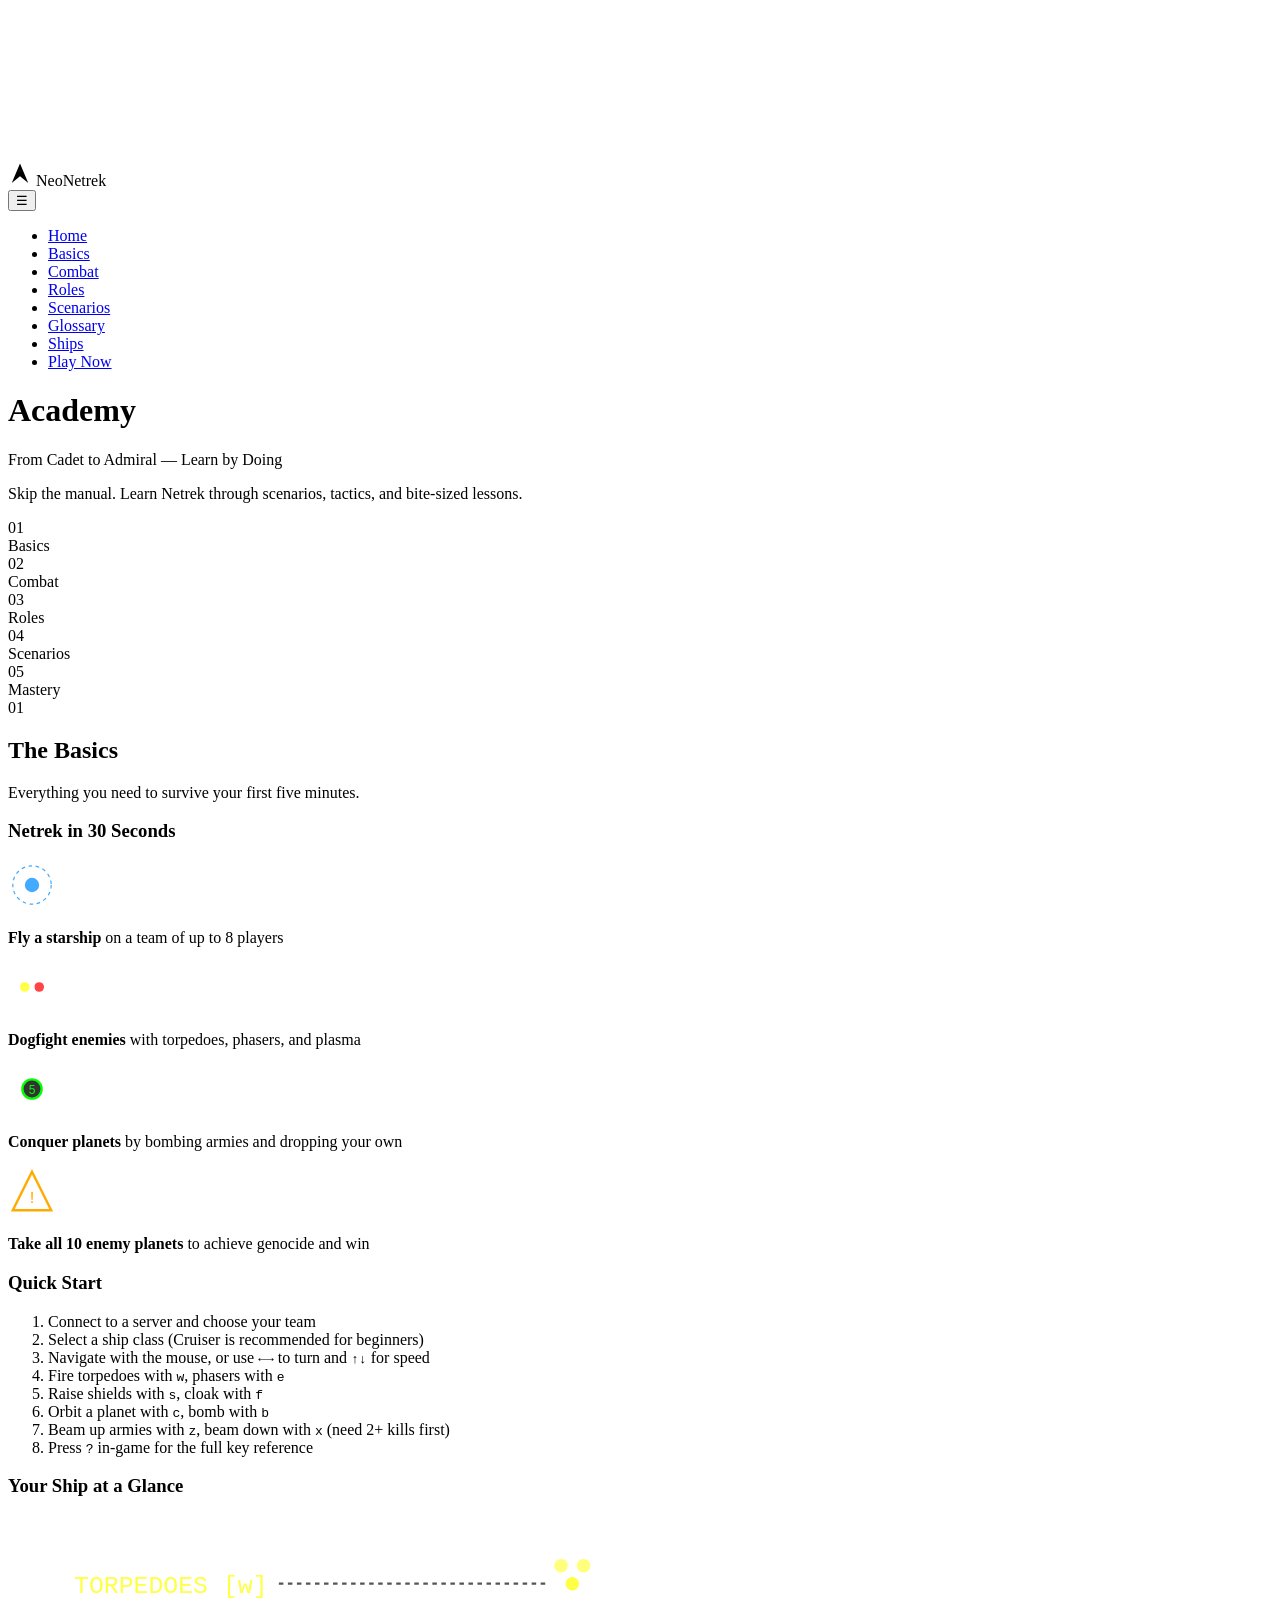
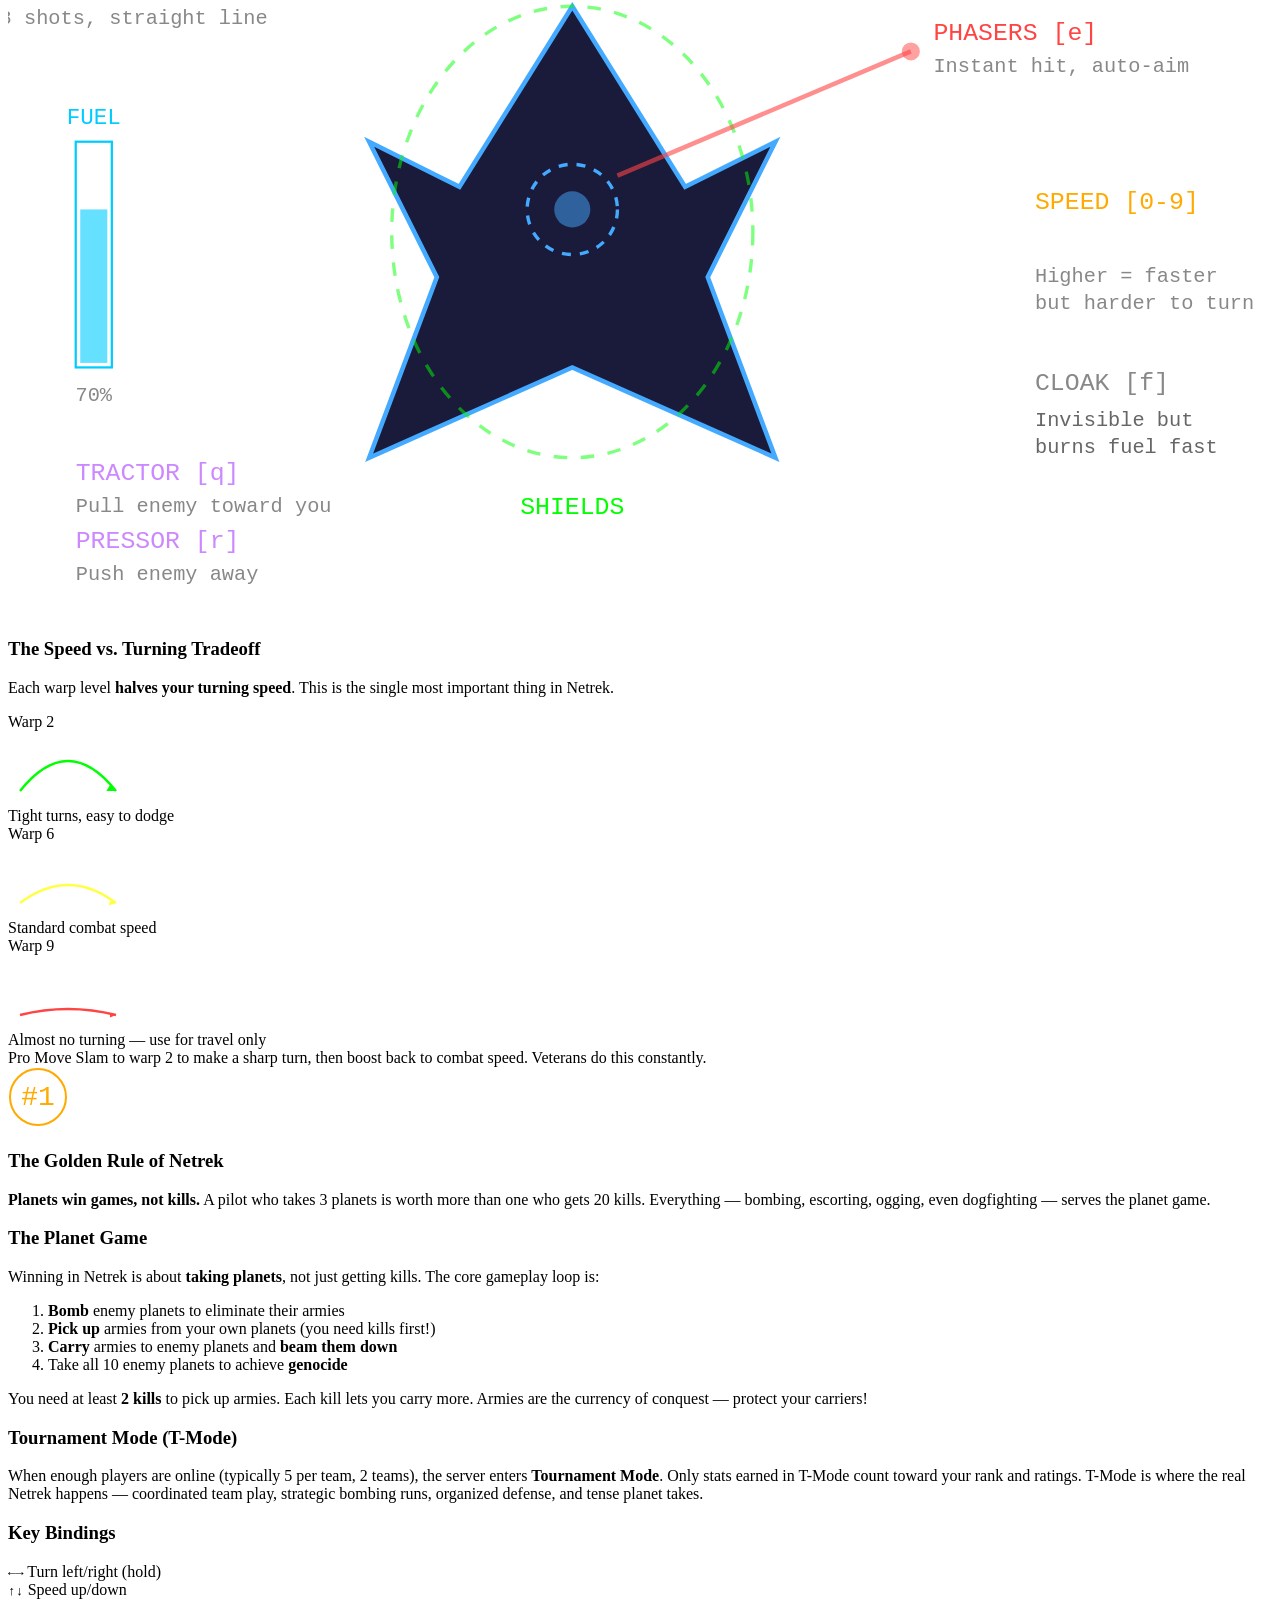
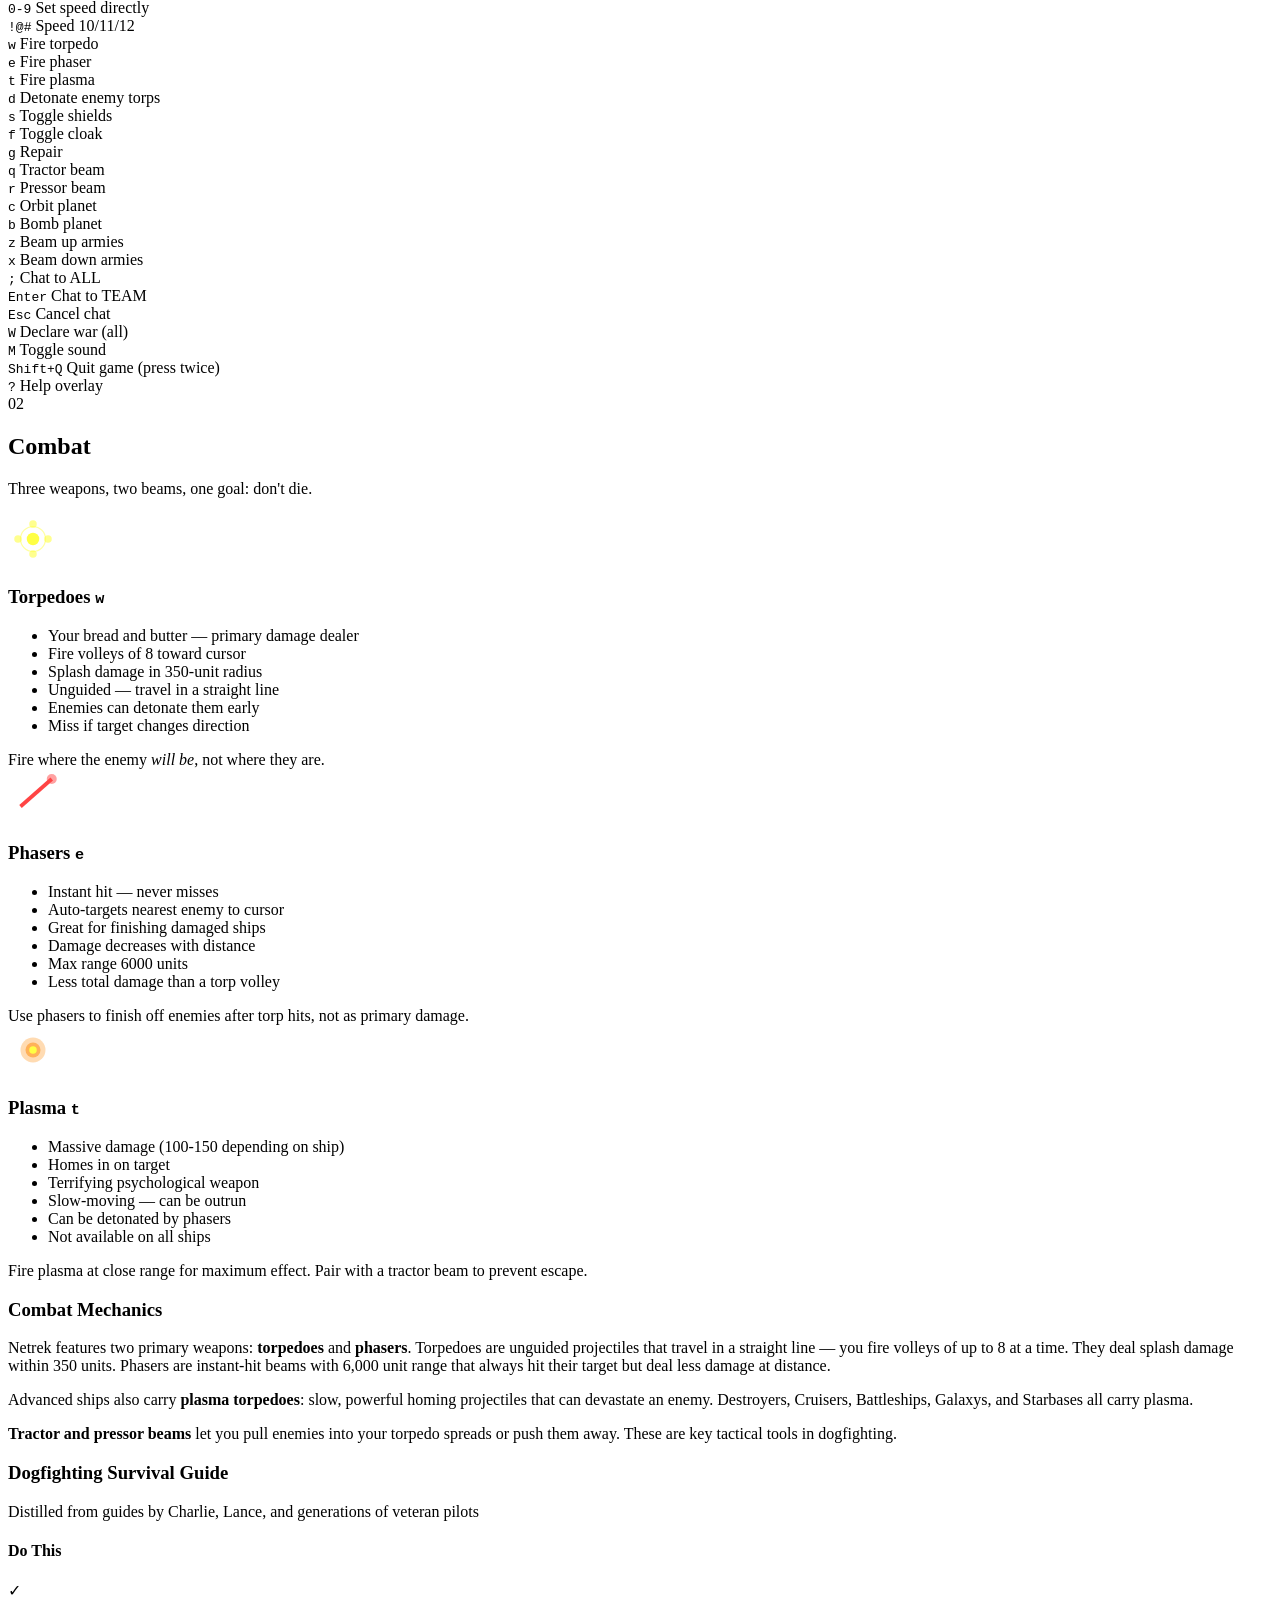
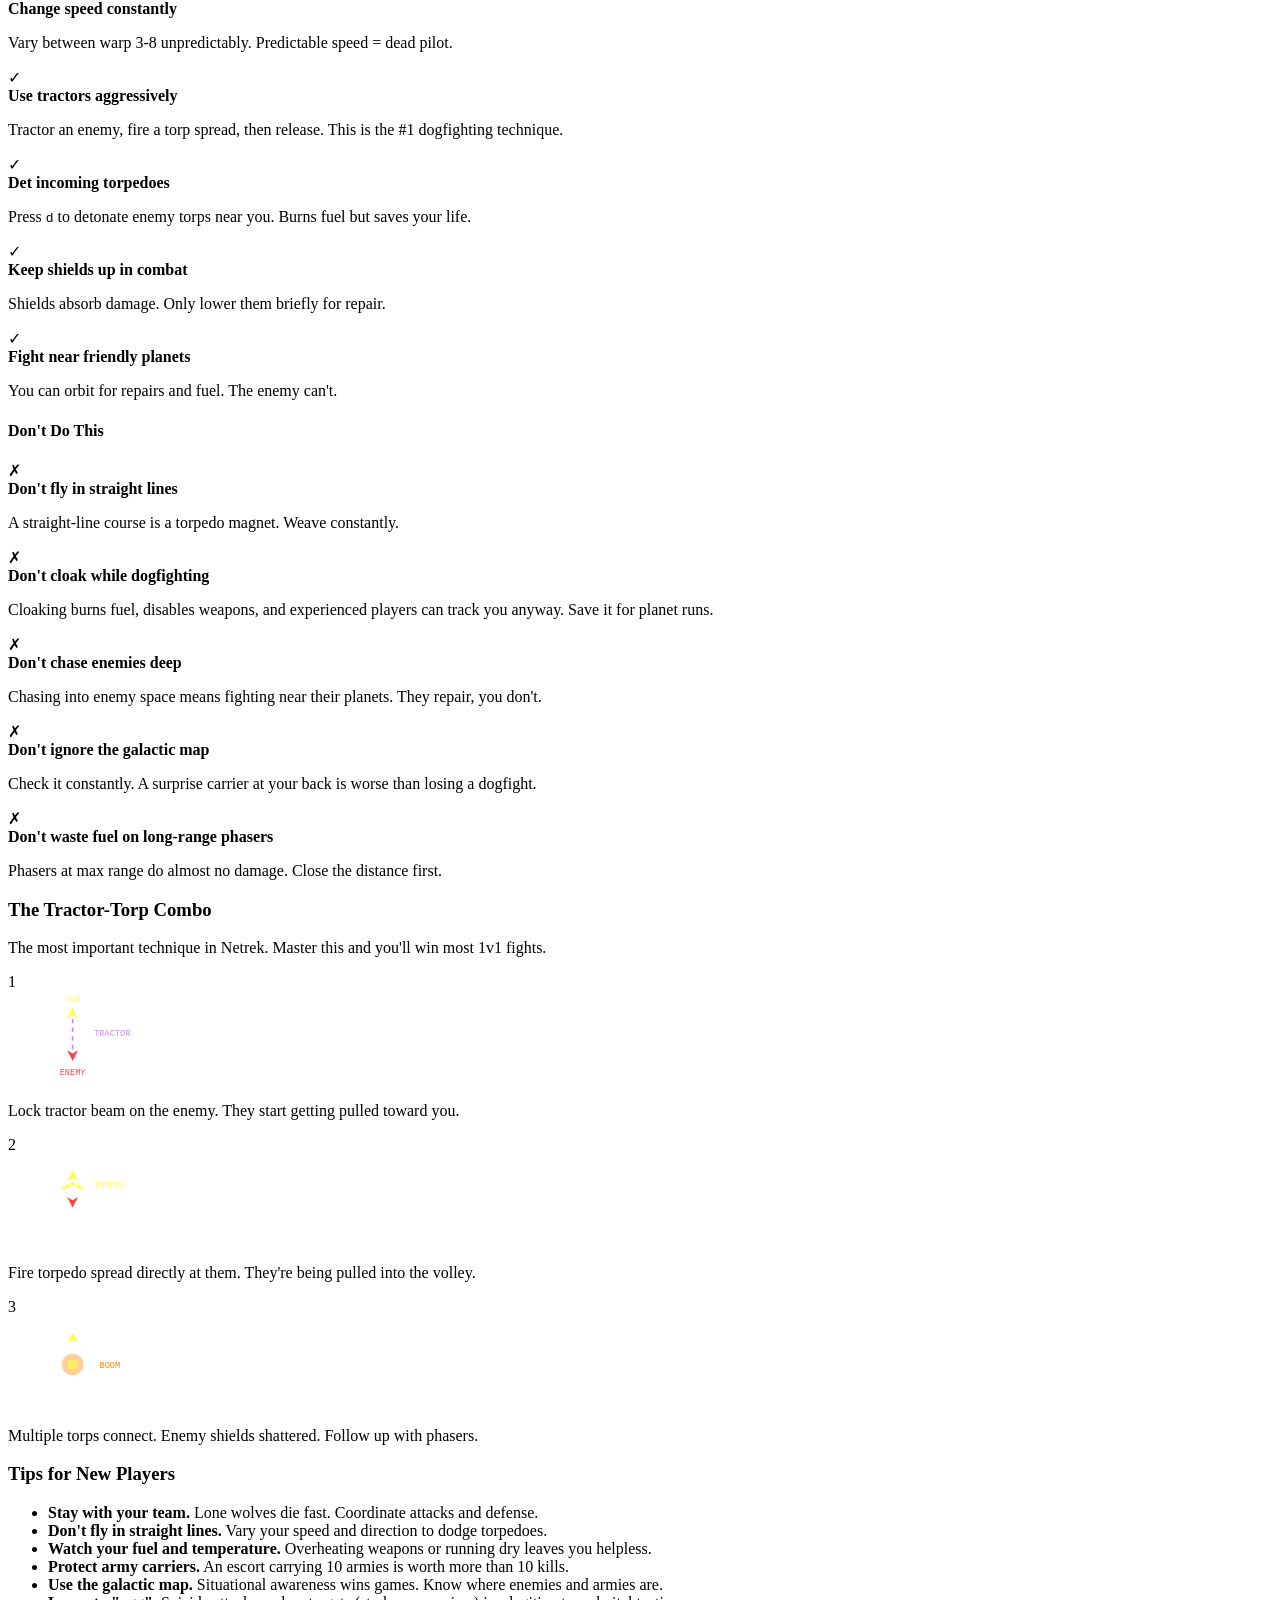
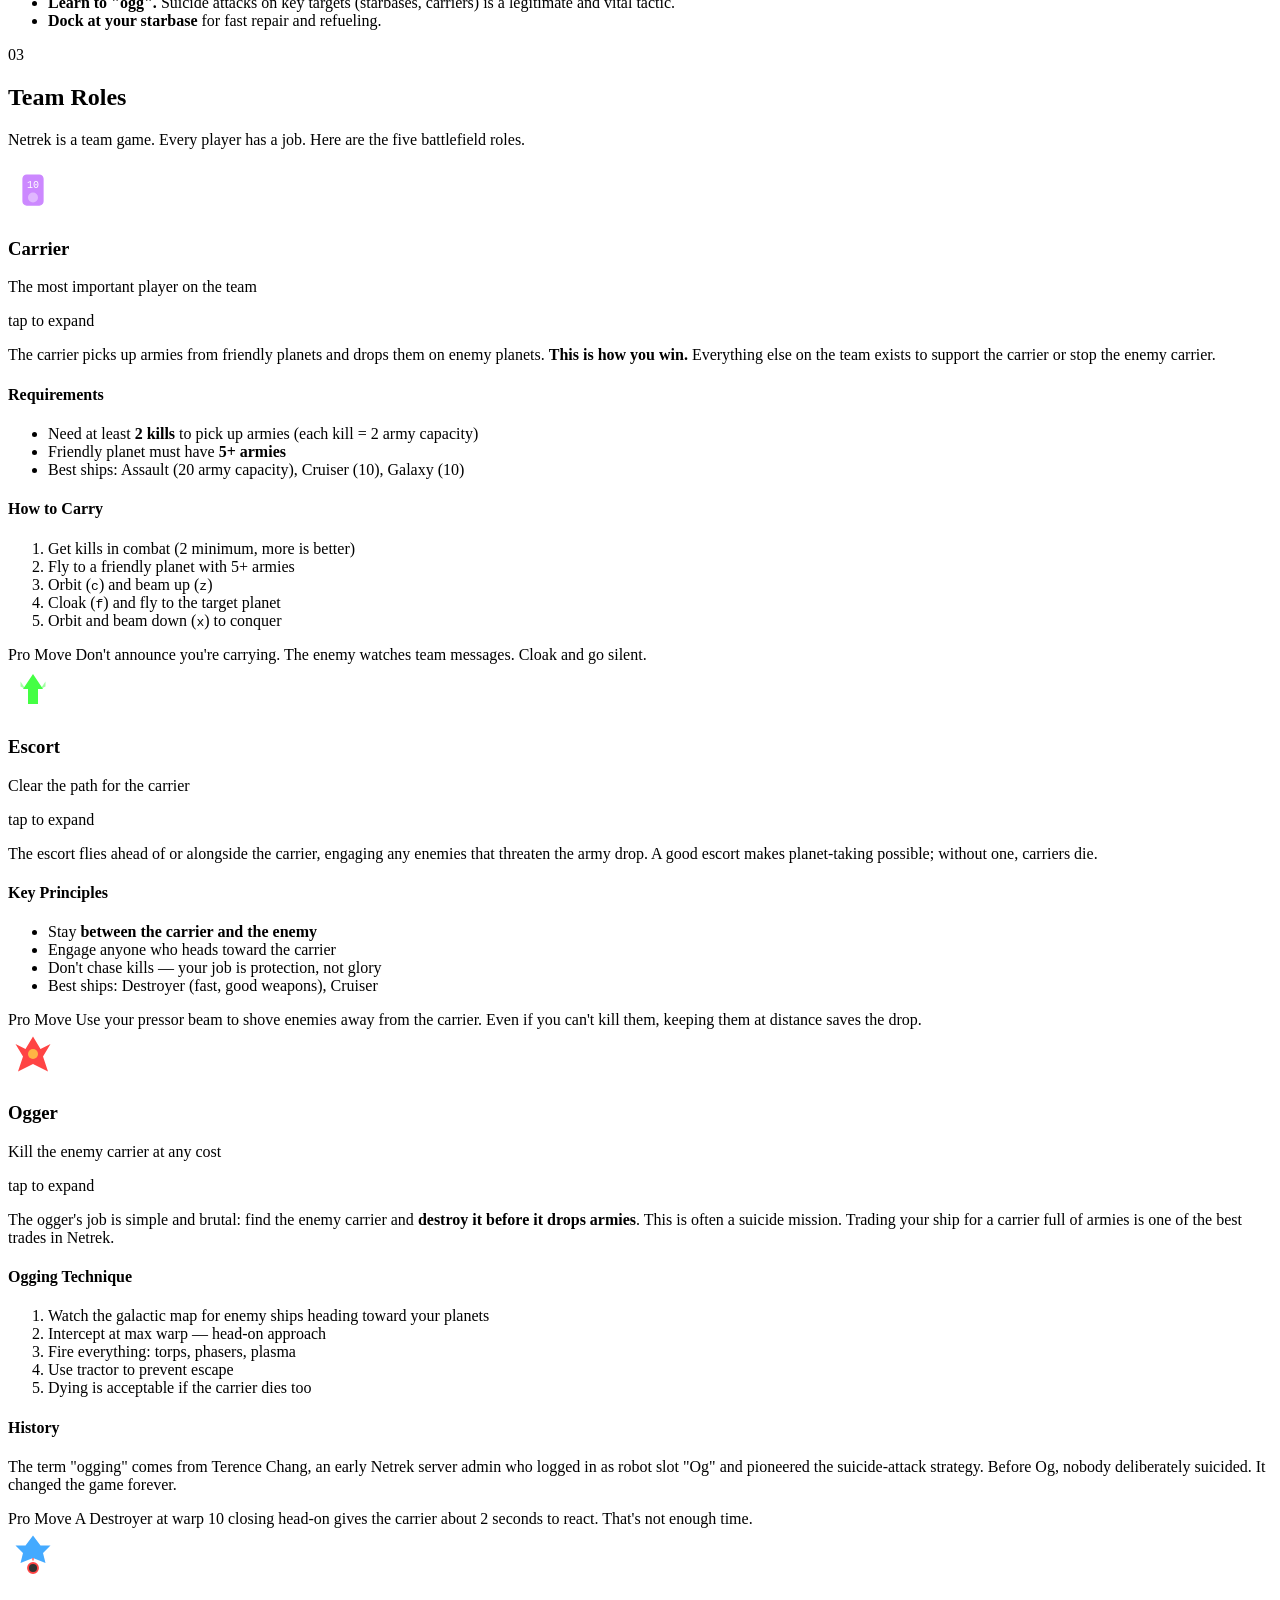
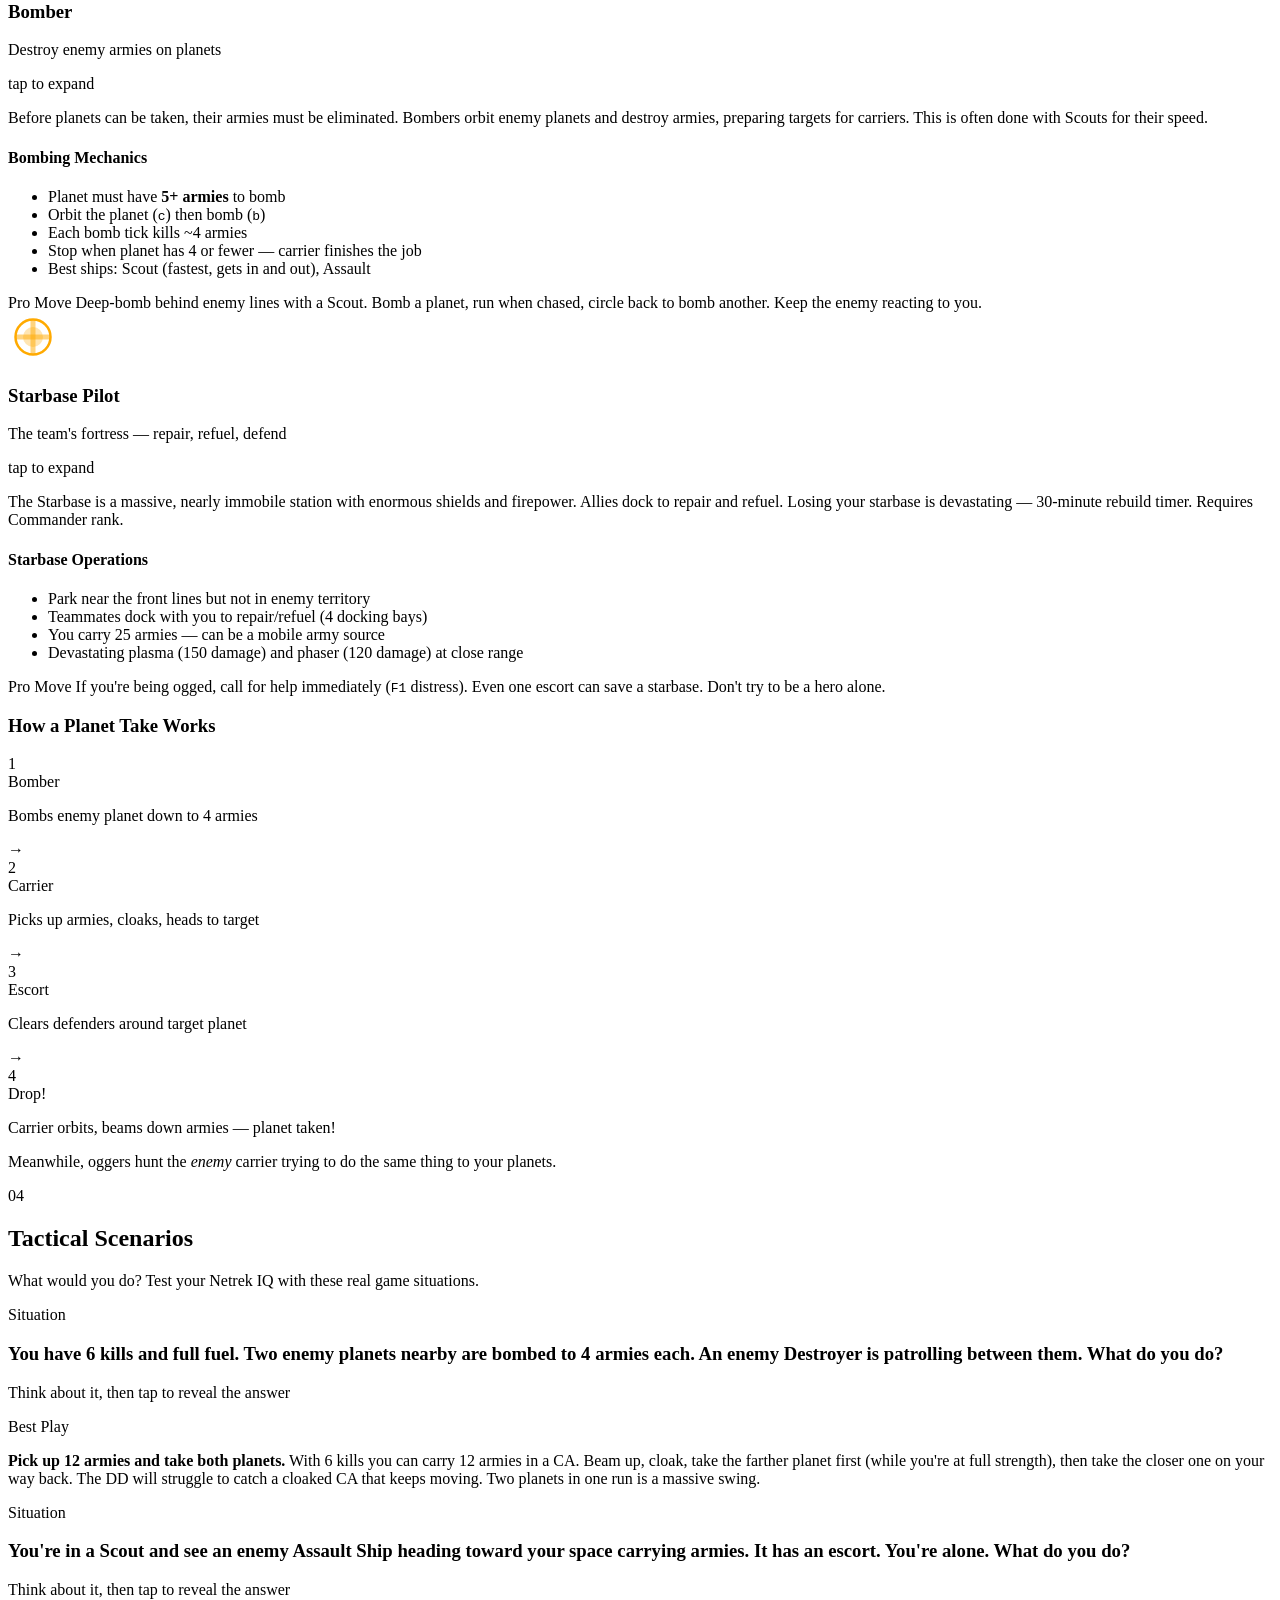
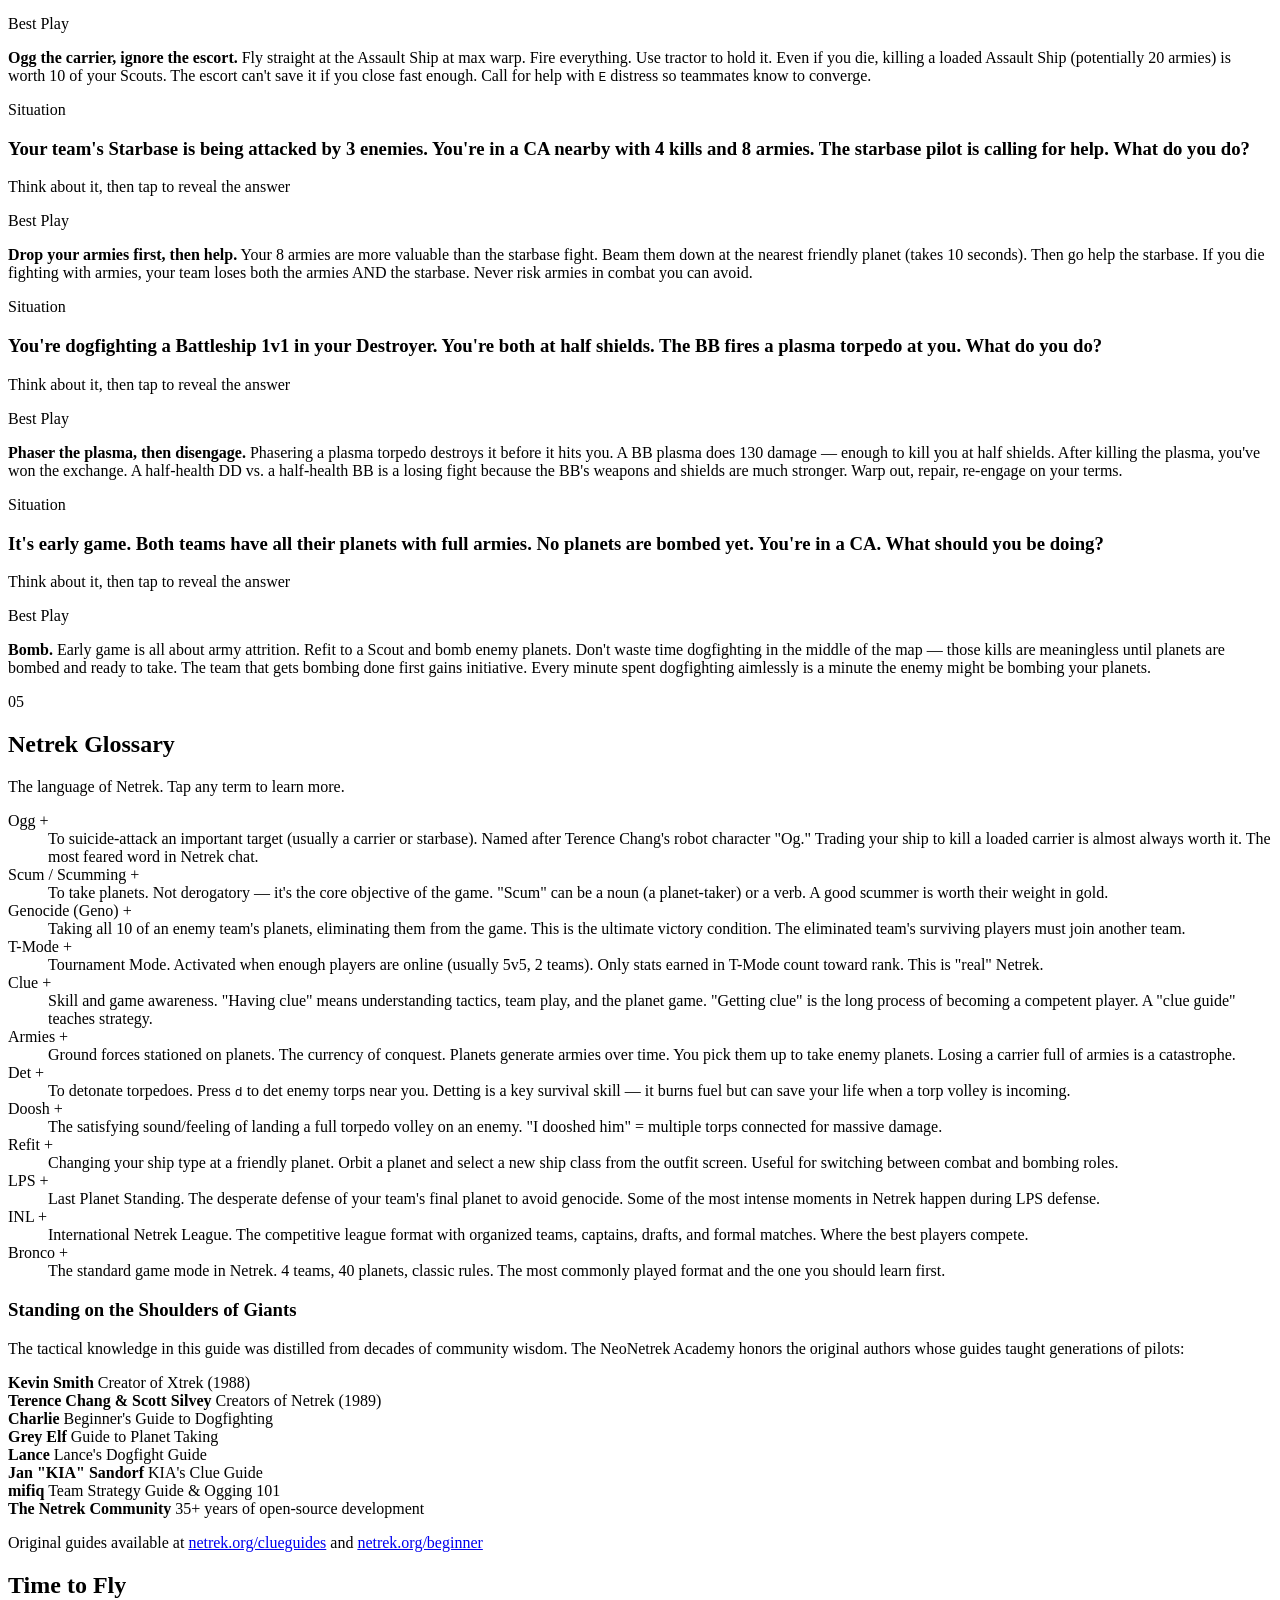
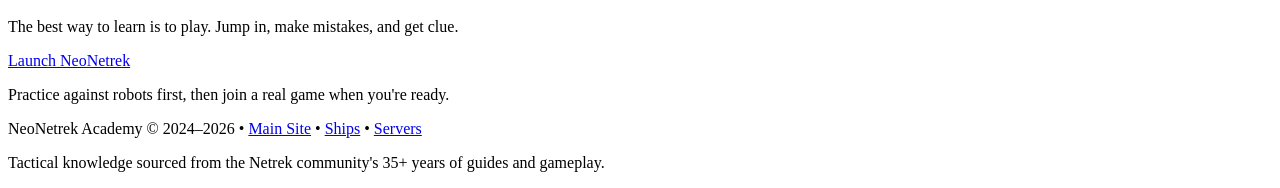
==== academy.html @ 23e00c6c "Update academy keybindings to match new left-hand layout Remap all key references to the new ergonom" ====
<!DOCTYPE html>
<html lang="en">
<head>
  <meta charset="UTF-8">
  <meta name="viewport" content="width=device-width, initial-scale=1.0">
  <title>NeoNetrek Academy - Learn to Play</title>
  <link rel="icon" type="image/svg+xml" href="favicon.svg">
  <link rel="stylesheet" href="css/style.css">
  <link rel="stylesheet" href="css/academy.css">
</head>
<body>

<canvas id="starfield"></canvas>

<!-- Navigation -->
<nav id="navbar">
  <div class="nav-brand">
    <svg class="logo-icon" viewBox="0 0 32 32" width="24" height="24"><path d="M16,2 L27,28 L16,19 L5,28 Z" fill="currentColor"/><circle cx="16" cy="12" r="2" fill="var(--bg-dark, #0a0a1a)"/></svg>
    <a href="index.html" class="logo-text" style="text-decoration:none;color:inherit">NeoNetrek</a>
  </div>
  <button class="nav-toggle" aria-label="Toggle navigation" onclick="document.getElementById('navbar').classList.toggle('open')">&#9776;</button>
  <ul class="nav-links">
    <li><a href="index.html">Home</a></li>
    <li><a href="#basics">Basics</a></li>
    <li><a href="#combat">Combat</a></li>
    <li><a href="#roles">Roles</a></li>
    <li><a href="#scenarios">Scenarios</a></li>
    <li><a href="#glossary">Glossary</a></li>
    <li><a href="ships.html">Ships</a></li>
    <li><a href="servers.html" class="btn-play">Play Now</a></li>
  </ul>
</nav>

<!-- Hero -->
<header class="hero academy-hero">
  <div class="hero-content">
    <h1>Academy</h1>
    <p class="tagline">From Cadet to Admiral &mdash; Learn by Doing</p>
    <p class="subtitle">Skip the manual. Learn Netrek through scenarios, tactics, and bite-sized lessons.</p>

    <div class="skill-path">
      <div class="path-node path-active" data-section="basics">
        <div class="path-icon">01</div>
        <span>Basics</span>
      </div>
      <div class="path-line"></div>
      <div class="path-node" data-section="combat">
        <div class="path-icon">02</div>
        <span>Combat</span>
      </div>
      <div class="path-line"></div>
      <div class="path-node" data-section="roles">
        <div class="path-icon">03</div>
        <span>Roles</span>
      </div>
      <div class="path-line"></div>
      <div class="path-node" data-section="scenarios">
        <div class="path-icon">04</div>
        <span>Scenarios</span>
      </div>
      <div class="path-line"></div>
      <div class="path-node" data-section="glossary">
        <div class="path-icon">05</div>
        <span>Mastery</span>
      </div>
    </div>
  </div>
</header>

<!-- ============================================================
     CHAPTER 1: BASICS
     ============================================================ -->
<section id="basics" class="section">
  <div class="container">
    <div class="chapter-header">
      <span class="chapter-num">01</span>
      <h2 class="section-title">The Basics</h2>
      <p class="section-intro">Everything you need to survive your first five minutes.</p>
    </div>

    <!-- 30-Second Pitch -->
    <div class="pitch-box">
      <h3>Netrek in 30 Seconds</h3>
      <div class="pitch-grid">
        <div class="pitch-item">
          <div class="pitch-icon">
            <svg viewBox="0 0 40 40" width="48" height="48"><circle cx="20" cy="20" r="6" fill="#4af"/><circle cx="20" cy="20" r="16" fill="none" stroke="#4af" stroke-width="1" stroke-dasharray="3"/></svg>
          </div>
          <p><strong>Fly a starship</strong> on a team of up to 8 players</p>
        </div>
        <div class="pitch-item">
          <div class="pitch-icon">
            <svg viewBox="0 0 40 40" width="48" height="48"><circle cx="14" cy="20" r="4" fill="#ff4"/><circle cx="26" cy="20" r="4" fill="#f44"/><line x1="18" y1="20" x2="22" y2="20" stroke="#fff" stroke-width="2"/></svg>
          </div>
          <p><strong>Dogfight enemies</strong> with torpedoes, phasers, and plasma</p>
        </div>
        <div class="pitch-item">
          <div class="pitch-icon">
            <svg viewBox="0 0 40 40" width="48" height="48"><circle cx="20" cy="20" r="8" fill="#333" stroke="#0f0" stroke-width="2"/><text x="20" y="24" text-anchor="middle" fill="#0f0" font-size="10" font-family="monospace">5</text></svg>
          </div>
          <p><strong>Conquer planets</strong> by bombing armies and dropping your own</p>
        </div>
        <div class="pitch-item">
          <div class="pitch-icon">
            <svg viewBox="0 0 40 40" width="48" height="48"><polygon points="20,4 36,36 4,36" fill="none" stroke="#fa0" stroke-width="2"/><text x="20" y="30" text-anchor="middle" fill="#fa0" font-size="14" font-family="monospace">!</text></svg>
          </div>
          <p><strong>Take all 10 enemy planets</strong> to achieve genocide and win</p>
        </div>
      </div>
    </div>

    <!-- Quick Start -->
    <div class="guide-toc">
      <h3>Quick Start</h3>
      <ol>
        <li>Connect to a server and choose your team</li>
        <li>Select a ship class (Cruiser is recommended for beginners)</li>
        <li>Navigate with the mouse, or use <kbd>&larr;</kbd><kbd>&rarr;</kbd> to turn and <kbd>&uarr;</kbd><kbd>&darr;</kbd> for speed</li>
        <li>Fire torpedoes with <kbd>w</kbd>, phasers with <kbd>e</kbd></li>
        <li>Raise shields with <kbd>s</kbd>, cloak with <kbd>f</kbd></li>
        <li>Orbit a planet with <kbd>c</kbd>, bomb with <kbd>b</kbd></li>
        <li>Beam up armies with <kbd>z</kbd>, beam down with <kbd>x</kbd> (need 2+ kills first)</li>
        <li>Press <kbd>?</kbd> in-game for the full key reference</li>
      </ol>
    </div>

    <!-- Your Ship: Visual Dashboard -->
    <div class="dashboard-lesson">
      <h3>Your Ship at a Glance</h3>
      <div class="dashboard-wrap">
        <svg viewBox="0 0 560 310" class="ship-dashboard" role="img" aria-label="Ship systems diagram">
          <!-- Ship body -->
          <polygon points="250,40 300,120 340,100 310,160 340,240 250,200 160,240 190,160 160,100 200,120" fill="#1a1a3a" stroke="#4af" stroke-width="2"/>
          <circle cx="250" cy="130" r="20" fill="none" stroke="#4af" stroke-width="1.5" stroke-dasharray="4"/>
          <circle cx="250" cy="130" r="8" fill="#4af" opacity="0.5"/>

          <!-- Shield bubble -->
          <ellipse cx="250" cy="140" rx="80" ry="100" fill="none" stroke="#0f0" stroke-width="1.5" stroke-dasharray="6" opacity="0.5"/>
          <text x="250" y="265" text-anchor="middle" fill="#0f0" font-size="11" font-family="monospace">SHIELDS</text>

          <!-- Torpedoes -->
          <circle cx="250" cy="30" r="3" fill="#ff4"/>
          <circle cx="245" cy="22" r="3" fill="#ff4" opacity="0.7"/>
          <circle cx="255" cy="22" r="3" fill="#ff4" opacity="0.7"/>
          <line x1="120" y1="30" x2="240" y2="30" stroke="#555" stroke-width="1" stroke-dasharray="2"/>
          <text x="115" y="34" text-anchor="end" fill="#ff4" font-size="11" font-family="monospace">TORPEDOES [w]</text>
          <text x="115" y="48" text-anchor="end" fill="#888" font-size="9" font-family="monospace">8 shots, straight line</text>

          <!-- Phasers -->
          <line x1="270" y1="115" x2="400" y2="60" stroke="#f44" stroke-width="2" opacity="0.6"/>
          <circle cx="400" cy="60" r="4" fill="#f44" opacity="0.5"/>
          <text x="410" y="55" fill="#f44" font-size="11" font-family="monospace">PHASERS [e]</text>
          <text x="410" y="69" fill="#888" font-size="9" font-family="monospace">Instant hit, auto-aim</text>

          <!-- Fuel gauge -->
          <rect x="30" y="100" width="16" height="100" fill="none" stroke="#0cf" stroke-width="1"/>
          <rect x="32" y="130" width="12" height="68" fill="#0cf" opacity="0.6"/>
          <text x="38" y="92" text-anchor="middle" fill="#0cf" font-size="10" font-family="monospace">FUEL</text>
          <text x="38" y="215" text-anchor="middle" fill="#888" font-size="9" font-family="monospace">70%</text>

          <!-- Speed -->
          <text x="455" y="130" fill="#fa0" font-size="11" font-family="monospace">SPEED [0-9]</text>
          <text x="455" y="146" fill="#fff" font-size="18" font-family="monospace">W6</text>
          <text x="455" y="162" fill="#888" font-size="9" font-family="monospace">Higher = faster</text>
          <text x="455" y="174" fill="#888" font-size="9" font-family="monospace">but harder to turn</text>

          <!-- Cloak indicator -->
          <text x="455" y="210" fill="#888" font-size="11" font-family="monospace">CLOAK [f]</text>
          <text x="455" y="226" fill="#666" font-size="9" font-family="monospace">Invisible but</text>
          <text x="455" y="238" fill="#666" font-size="9" font-family="monospace">burns fuel fast</text>

          <!-- Tractor -->
          <text x="30" y="250" fill="#c8f" font-size="11" font-family="monospace">TRACTOR [q]</text>
          <text x="30" y="264" fill="#888" font-size="9" font-family="monospace">Pull enemy toward you</text>
          <text x="30" y="280" fill="#c8f" font-size="11" font-family="monospace">PRESSOR [r]</text>
          <text x="30" y="294" fill="#888" font-size="9" font-family="monospace">Push enemy away</text>
        </svg>
      </div>
    </div>

    <!-- Speed / Turning: Visual Explainer -->
    <div class="concept-card">
      <h3>The Speed vs. Turning Tradeoff</h3>
      <p class="concept-lead">Each warp level <strong>halves your turning speed</strong>. This is the single most important thing in Netrek.</p>
      <div class="speed-visual">
        <div class="speed-row">
          <span class="speed-label">Warp 2</span>
          <div class="turn-arc turn-wide">
            <svg viewBox="0 0 100 60" width="120"><path d="M10,50 Q50,0 90,50" fill="none" stroke="#0f0" stroke-width="2"/><polygon points="85,45 90,50 82,50" fill="#0f0"/></svg>
          </div>
          <span class="speed-note">Tight turns, easy to dodge</span>
        </div>
        <div class="speed-row">
          <span class="speed-label">Warp 6</span>
          <div class="turn-arc turn-mid">
            <svg viewBox="0 0 100 60" width="120"><path d="M10,50 Q50,20 90,50" fill="none" stroke="#ff4" stroke-width="2"/><polygon points="85,48 90,50 84,52" fill="#ff4"/></svg>
          </div>
          <span class="speed-note">Standard combat speed</span>
        </div>
        <div class="speed-row">
          <span class="speed-label">Warp 9</span>
          <div class="turn-arc turn-narrow">
            <svg viewBox="0 0 100 60" width="120"><path d="M10,50 Q50,40 90,50" fill="none" stroke="#f44" stroke-width="2"/><polygon points="85,49 90,50 85,52" fill="#f44"/></svg>
          </div>
          <span class="speed-note">Almost no turning &mdash; use for travel only</span>
        </div>
      </div>
      <div class="pro-tip">
        <span class="tip-label">Pro Move</span>
        Slam to warp 2 to make a sharp turn, then boost back to combat speed. Veterans do this constantly.
      </div>
    </div>

    <!-- The Golden Rule -->
    <div class="golden-rule">
      <div class="rule-icon">
        <svg viewBox="0 0 60 60" width="60"><circle cx="30" cy="30" r="28" fill="none" stroke="#fa0" stroke-width="2"/><text x="30" y="38" text-anchor="middle" fill="#fa0" font-size="28" font-family="monospace">#1</text></svg>
      </div>
      <div class="rule-text">
        <h3>The Golden Rule of Netrek</h3>
        <p><strong>Planets win games, not kills.</strong> A pilot who takes 3 planets is worth more than one who gets 20 kills. Everything &mdash; bombing, escorting, ogging, even dogfighting &mdash; serves the planet game.</p>
      </div>
    </div>

    <!-- The Planet Game -->
    <div class="guide-block">
      <h3>The Planet Game</h3>
      <p>Winning in Netrek is about <strong>taking planets</strong>, not just getting kills. The core gameplay loop is:</p>
      <ol>
        <li><strong>Bomb</strong> enemy planets to eliminate their armies</li>
        <li><strong>Pick up</strong> armies from your own planets (you need kills first!)</li>
        <li><strong>Carry</strong> armies to enemy planets and <strong>beam them down</strong></li>
        <li>Take all 10 enemy planets to achieve <strong>genocide</strong></li>
      </ol>
      <p>You need at least <strong>2 kills</strong> to pick up armies. Each kill lets you carry more. Armies are the currency of conquest &mdash; protect your carriers!</p>
    </div>

    <!-- Tournament Mode -->
    <div class="guide-block">
      <h3>Tournament Mode (T-Mode)</h3>
      <p>When enough players are online (typically 5 per team, 2 teams), the server enters <strong>Tournament Mode</strong>. Only stats earned in T-Mode count toward your rank and ratings. T-Mode is where the real Netrek happens &mdash; coordinated team play, strategic bombing runs, organized defense, and tense planet takes.</p>
    </div>

    <!-- Key Bindings -->
    <div class="guide-block">
      <h3>Key Bindings</h3>
      <div class="keybind-grid">
        <div class="keybind"><kbd>&larr;</kbd><kbd>&rarr;</kbd> <span>Turn left/right (hold)</span></div>
        <div class="keybind"><kbd>&uarr;</kbd><kbd>&darr;</kbd> <span>Speed up/down</span></div>
        <div class="keybind"><kbd>0-9</kbd> <span>Set speed directly</span></div>
        <div class="keybind"><kbd>!</kbd><kbd>@</kbd><kbd>#</kbd> <span>Speed 10/11/12</span></div>
        <div class="keybind"><kbd>w</kbd> <span>Fire torpedo</span></div>
        <div class="keybind"><kbd>e</kbd> <span>Fire phaser</span></div>
        <div class="keybind"><kbd>t</kbd> <span>Fire plasma</span></div>
        <div class="keybind"><kbd>d</kbd> <span>Detonate enemy torps</span></div>
        <div class="keybind"><kbd>s</kbd> <span>Toggle shields</span></div>
        <div class="keybind"><kbd>f</kbd> <span>Toggle cloak</span></div>
        <div class="keybind"><kbd>g</kbd> <span>Repair</span></div>
        <div class="keybind"><kbd>q</kbd> <span>Tractor beam</span></div>
        <div class="keybind"><kbd>r</kbd> <span>Pressor beam</span></div>
        <div class="keybind"><kbd>c</kbd> <span>Orbit planet</span></div>
        <div class="keybind"><kbd>b</kbd> <span>Bomb planet</span></div>
        <div class="keybind"><kbd>z</kbd> <span>Beam up armies</span></div>
        <div class="keybind"><kbd>x</kbd> <span>Beam down armies</span></div>
        <div class="keybind"><kbd>;</kbd> <span>Chat to ALL</span></div>
        <div class="keybind"><kbd>Enter</kbd> <span>Chat to TEAM</span></div>
        <div class="keybind"><kbd>Esc</kbd> <span>Cancel chat</span></div>
        <div class="keybind"><kbd>W</kbd> <span>Declare war (all)</span></div>
        <div class="keybind"><kbd>M</kbd> <span>Toggle sound</span></div>
        <div class="keybind"><kbd>Shift+Q</kbd> <span>Quit game (press twice)</span></div>
        <div class="keybind"><kbd>?</kbd> <span>Help overlay</span></div>
      </div>
    </div>

  </div>
</section>

<!-- ============================================================
     CHAPTER 2: COMBAT
     ============================================================ -->
<section id="combat" class="section section-alt">
  <div class="container">
    <div class="chapter-header">
      <span class="chapter-num">02</span>
      <h2 class="section-title">Combat</h2>
      <p class="section-intro">Three weapons, two beams, one goal: don't die.</p>
    </div>

    <!-- Weapons Comparison -->
    <div class="weapons-compare">
      <div class="weapon-card weapon-torp">
        <div class="weapon-header">
          <svg viewBox="0 0 40 40" width="50" height="50">
            <circle cx="20" cy="20" r="5" fill="#ff4"/><circle cx="20" cy="20" r="10" fill="none" stroke="#ff4" stroke-width="1" opacity="0.5"/>
            <circle cx="20" cy="8" r="3" fill="#ff4" opacity="0.6"/><circle cx="20" cy="32" r="3" fill="#ff4" opacity="0.6"/>
            <circle cx="8" cy="20" r="3" fill="#ff4" opacity="0.6"/><circle cx="32" cy="20" r="3" fill="#ff4" opacity="0.6"/>
          </svg>
          <h3>Torpedoes <kbd>w</kbd></h3>
        </div>
        <ul class="weapon-traits">
          <li class="trait-pro">Your bread and butter &mdash; primary damage dealer</li>
          <li class="trait-pro">Fire volleys of 8 toward cursor</li>
          <li class="trait-pro">Splash damage in 350-unit radius</li>
          <li class="trait-con">Unguided &mdash; travel in a straight line</li>
          <li class="trait-con">Enemies can detonate them early</li>
          <li class="trait-con">Miss if target changes direction</li>
        </ul>
        <div class="weapon-tip">Fire where the enemy <em>will be</em>, not where they are.</div>
      </div>

      <div class="weapon-card weapon-phaser">
        <div class="weapon-header">
          <svg viewBox="0 0 40 40" width="50" height="50">
            <line x1="10" y1="30" x2="35" y2="8" stroke="#f44" stroke-width="3"/><circle cx="35" cy="8" r="4" fill="#f44" opacity="0.5"/>
          </svg>
          <h3>Phasers <kbd>e</kbd></h3>
        </div>
        <ul class="weapon-traits">
          <li class="trait-pro">Instant hit &mdash; never misses</li>
          <li class="trait-pro">Auto-targets nearest enemy to cursor</li>
          <li class="trait-pro">Great for finishing damaged ships</li>
          <li class="trait-con">Damage decreases with distance</li>
          <li class="trait-con">Max range 6000 units</li>
          <li class="trait-con">Less total damage than a torp volley</li>
        </ul>
        <div class="weapon-tip">Use phasers to finish off enemies after torp hits, not as primary damage.</div>
      </div>

      <div class="weapon-card weapon-plasma">
        <div class="weapon-header">
          <svg viewBox="0 0 40 40" width="50" height="50">
            <circle cx="20" cy="20" r="10" fill="#f80" opacity="0.3"/><circle cx="20" cy="20" r="6" fill="#f80" opacity="0.5"/><circle cx="20" cy="20" r="3" fill="#ff4"/>
          </svg>
          <h3>Plasma <kbd>t</kbd></h3>
        </div>
        <ul class="weapon-traits">
          <li class="trait-pro">Massive damage (100-150 depending on ship)</li>
          <li class="trait-pro">Homes in on target</li>
          <li class="trait-pro">Terrifying psychological weapon</li>
          <li class="trait-con">Slow-moving &mdash; can be outrun</li>
          <li class="trait-con">Can be detonated by phasers</li>
          <li class="trait-con">Not available on all ships</li>
        </ul>
        <div class="weapon-tip">Fire plasma at close range for maximum effect. Pair with a tractor beam to prevent escape.</div>
      </div>
    </div>

    <!-- Combat Mechanics -->
    <div class="guide-block">
      <h3>Combat Mechanics</h3>
      <p>Netrek features two primary weapons: <strong>torpedoes</strong> and <strong>phasers</strong>. Torpedoes are unguided projectiles that travel in a straight line &mdash; you fire volleys of up to 8 at a time. They deal splash damage within 350 units. Phasers are instant-hit beams with 6,000 unit range that always hit their target but deal less damage at distance.</p>
      <p>Advanced ships also carry <strong>plasma torpedoes</strong>: slow, powerful homing projectiles that can devastate an enemy. Destroyers, Cruisers, Battleships, Galaxys, and Starbases all carry plasma.</p>
      <p><strong>Tractor and pressor beams</strong> let you pull enemies into your torpedo spreads or push them away. These are key tactical tools in dogfighting.</p>
    </div>

    <!-- Dogfighting: Do / Don't -->
    <div class="do-dont">
      <h3>Dogfighting Survival Guide</h3>
      <p class="credit-line">Distilled from guides by Charlie, Lance, and generations of veteran pilots</p>
      <div class="do-dont-grid">
        <div class="do-column">
          <h4 class="do-header">Do This</h4>
          <div class="advice-item">
            <span class="advice-icon do-icon">&#10003;</span>
            <div>
              <strong>Change speed constantly</strong>
              <p>Vary between warp 3-8 unpredictably. Predictable speed = dead pilot.</p>
            </div>
          </div>
          <div class="advice-item">
            <span class="advice-icon do-icon">&#10003;</span>
            <div>
              <strong>Use tractors aggressively</strong>
              <p>Tractor an enemy, fire a torp spread, then release. This is the #1 dogfighting technique.</p>
            </div>
          </div>
          <div class="advice-item">
            <span class="advice-icon do-icon">&#10003;</span>
            <div>
              <strong>Det incoming torpedoes</strong>
              <p>Press <kbd>d</kbd> to detonate enemy torps near you. Burns fuel but saves your life.</p>
            </div>
          </div>
          <div class="advice-item">
            <span class="advice-icon do-icon">&#10003;</span>
            <div>
              <strong>Keep shields up in combat</strong>
              <p>Shields absorb damage. Only lower them briefly for repair.</p>
            </div>
          </div>
          <div class="advice-item">
            <span class="advice-icon do-icon">&#10003;</span>
            <div>
              <strong>Fight near friendly planets</strong>
              <p>You can orbit for repairs and fuel. The enemy can't.</p>
            </div>
          </div>
        </div>
        <div class="dont-column">
          <h4 class="dont-header">Don't Do This</h4>
          <div class="advice-item">
            <span class="advice-icon dont-icon">&#10007;</span>
            <div>
              <strong>Don't fly in straight lines</strong>
              <p>A straight-line course is a torpedo magnet. Weave constantly.</p>
            </div>
          </div>
          <div class="advice-item">
            <span class="advice-icon dont-icon">&#10007;</span>
            <div>
              <strong>Don't cloak while dogfighting</strong>
              <p>Cloaking burns fuel, disables weapons, and experienced players can track you anyway. Save it for planet runs.</p>
            </div>
          </div>
          <div class="advice-item">
            <span class="advice-icon dont-icon">&#10007;</span>
            <div>
              <strong>Don't chase enemies deep</strong>
              <p>Chasing into enemy space means fighting near their planets. They repair, you don't.</p>
            </div>
          </div>
          <div class="advice-item">
            <span class="advice-icon dont-icon">&#10007;</span>
            <div>
              <strong>Don't ignore the galactic map</strong>
              <p>Check it constantly. A surprise carrier at your back is worse than losing a dogfight.</p>
            </div>
          </div>
          <div class="advice-item">
            <span class="advice-icon dont-icon">&#10007;</span>
            <div>
              <strong>Don't waste fuel on long-range phasers</strong>
              <p>Phasers at max range do almost no damage. Close the distance first.</p>
            </div>
          </div>
        </div>
      </div>
    </div>

    <!-- Tractor/Pressor: Visual Diagram -->
    <div class="concept-card">
      <h3>The Tractor-Torp Combo</h3>
      <p class="concept-lead">The most important technique in Netrek. Master this and you'll win most 1v1 fights.</p>
      <div class="combo-steps">
        <div class="combo-step">
          <div class="step-num">1</div>
          <div class="step-diagram">
            <svg viewBox="0 0 130 84" width="140">
              <polygon points="60,15 65,25 60,22 55,25" fill="#ff4"/>
              <polygon points="60,65 65,55 60,58 55,55" fill="#f44"/>
              <text x="60" y="10" text-anchor="middle" fill="#ff4" font-size="8" font-family="monospace">YOU</text>
              <text x="60" y="78" text-anchor="middle" fill="#f44" font-size="8" font-family="monospace">ENEMY</text>
              <line x1="60" y1="26" x2="60" y2="54" stroke="#c8f" stroke-width="1.5" stroke-dasharray="4"/>
              <text x="80" y="42" fill="#c8f" font-size="8" font-family="monospace">TRACTOR</text>
            </svg>
          </div>
          <p>Lock tractor beam on the enemy. They start getting pulled toward you.</p>
        </div>
        <div class="combo-step">
          <div class="step-num">2</div>
          <div class="step-diagram">
            <svg viewBox="0 0 130 84" width="140">
              <polygon points="60,15 65,25 60,22 55,25" fill="#ff4"/>
              <polygon points="60,50 65,40 60,43 55,40" fill="#f44"/>
              <circle cx="55" cy="30" r="2" fill="#ff4"/><circle cx="60" cy="28" r="2" fill="#ff4"/><circle cx="65" cy="30" r="2" fill="#ff4"/>
              <circle cx="52" cy="32" r="2" fill="#ff4" opacity="0.7"/><circle cx="68" cy="32" r="2" fill="#ff4" opacity="0.7"/>
              <text x="80" y="32" fill="#ff4" font-size="8" font-family="monospace">TORPS!</text>
            </svg>
          </div>
          <p>Fire torpedo spread directly at them. They're being pulled into the volley.</p>
        </div>
        <div class="combo-step">
          <div class="step-num">3</div>
          <div class="step-diagram">
            <svg viewBox="0 0 130 84" width="140">
              <polygon points="60,15 65,25 60,22 55,25" fill="#ff4"/>
              <circle cx="60" cy="45" r="10" fill="#f80" opacity="0.4"/><circle cx="60" cy="45" r="5" fill="#ff4" opacity="0.6"/>
              <text x="85" y="48" fill="#f80" font-size="8" font-family="monospace">BOOM</text>
            </svg>
          </div>
          <p>Multiple torps connect. Enemy shields shattered. Follow up with phasers.</p>
        </div>
      </div>
    </div>

    <!-- Tips for New Players -->
    <div class="guide-block">
      <h3>Tips for New Players</h3>
      <ul>
        <li><strong>Stay with your team.</strong> Lone wolves die fast. Coordinate attacks and defense.</li>
        <li><strong>Don't fly in straight lines.</strong> Vary your speed and direction to dodge torpedoes.</li>
        <li><strong>Watch your fuel and temperature.</strong> Overheating weapons or running dry leaves you helpless.</li>
        <li><strong>Protect army carriers.</strong> An escort carrying 10 armies is worth more than 10 kills.</li>
        <li><strong>Use the galactic map.</strong> Situational awareness wins games. Know where enemies and armies are.</li>
        <li><strong>Learn to "ogg".</strong> Suicide attacks on key targets (starbases, carriers) is a legitimate and vital tactic.</li>
        <li><strong>Dock at your starbase</strong> for fast repair and refueling.</li>
      </ul>
    </div>

  </div>
</section>

<!-- ============================================================
     CHAPTER 3: ROLES
     ============================================================ -->
<section id="roles" class="section">
  <div class="container">
    <div class="chapter-header">
      <span class="chapter-num">03</span>
      <h2 class="section-title">Team Roles</h2>
      <p class="section-intro">Netrek is a team game. Every player has a job. Here are the five battlefield roles.</p>
    </div>

    <div class="roles-grid">
      <!-- Carrier -->
      <div class="role-card" onclick="this.classList.toggle('expanded')">
        <div class="role-header">
          <div class="role-icon role-carrier">
            <svg viewBox="0 0 40 40" width="50"><rect x="12" y="8" width="16" height="24" rx="3" fill="#c8f" stroke="#c8f" stroke-width="1"/><circle cx="20" cy="26" r="4" fill="#fff" opacity="0.4"/><text x="20" y="18" text-anchor="middle" fill="#fff" font-size="8" font-family="monospace">10</text></svg>
          </div>
          <div>
            <h3>Carrier</h3>
            <p class="role-subtitle">The most important player on the team</p>
          </div>
          <span class="expand-hint">tap to expand</span>
        </div>
        <div class="role-body">
          <p>The carrier picks up armies from friendly planets and drops them on enemy planets. <strong>This is how you win.</strong> Everything else on the team exists to support the carrier or stop the enemy carrier.</p>
          <div class="role-requirements">
            <h4>Requirements</h4>
            <ul>
              <li>Need at least <strong>2 kills</strong> to pick up armies (each kill = 2 army capacity)</li>
              <li>Friendly planet must have <strong>5+ armies</strong></li>
              <li>Best ships: Assault (20 army capacity), Cruiser (10), Galaxy (10)</li>
            </ul>
          </div>
          <div class="role-how">
            <h4>How to Carry</h4>
            <ol>
              <li>Get kills in combat (2 minimum, more is better)</li>
              <li>Fly to a friendly planet with 5+ armies</li>
              <li>Orbit (<kbd>c</kbd>) and beam up (<kbd>z</kbd>)</li>
              <li>Cloak (<kbd>f</kbd>) and fly to the target planet</li>
              <li>Orbit and beam down (<kbd>x</kbd>) to conquer</li>
            </ol>
          </div>
          <div class="pro-tip">
            <span class="tip-label">Pro Move</span>
            Don't announce you're carrying. The enemy watches team messages. Cloak and go silent.
          </div>
        </div>
      </div>

      <!-- Escort -->
      <div class="role-card" onclick="this.classList.toggle('expanded')">
        <div class="role-header">
          <div class="role-icon role-escort">
            <svg viewBox="0 0 40 40" width="50"><polygon points="20,8 28,20 24,20 24,32 16,32 16,20 12,20" fill="#4f4"/><polygon points="10,14 14,20 10,18" fill="#4f4" opacity="0.5"/><polygon points="30,14 26,20 30,18" fill="#4f4" opacity="0.5"/></svg>
          </div>
          <div>
            <h3>Escort</h3>
            <p class="role-subtitle">Clear the path for the carrier</p>
          </div>
          <span class="expand-hint">tap to expand</span>
        </div>
        <div class="role-body">
          <p>The escort flies ahead of or alongside the carrier, engaging any enemies that threaten the army drop. A good escort makes planet-taking possible; without one, carriers die.</p>
          <div class="role-requirements">
            <h4>Key Principles</h4>
            <ul>
              <li>Stay <strong>between the carrier and the enemy</strong></li>
              <li>Engage anyone who heads toward the carrier</li>
              <li>Don't chase kills &mdash; your job is protection, not glory</li>
              <li>Best ships: Destroyer (fast, good weapons), Cruiser</li>
            </ul>
          </div>
          <div class="pro-tip">
            <span class="tip-label">Pro Move</span>
            Use your pressor beam to shove enemies away from the carrier. Even if you can't kill them, keeping them at distance saves the drop.
          </div>
        </div>
      </div>

      <!-- Ogger -->
      <div class="role-card" onclick="this.classList.toggle('expanded')">
        <div class="role-header">
          <div class="role-icon role-ogger">
            <svg viewBox="0 0 40 40" width="50"><polygon points="20,6 26,16 34,12 28,22 32,34 20,28 8,34 12,22 6,12 14,16" fill="#f44"/><circle cx="20" cy="20" r="4" fill="#ff4" opacity="0.6"/></svg>
          </div>
          <div>
            <h3>Ogger</h3>
            <p class="role-subtitle">Kill the enemy carrier at any cost</p>
          </div>
          <span class="expand-hint">tap to expand</span>
        </div>
        <div class="role-body">
          <p>The ogger's job is simple and brutal: find the enemy carrier and <strong>destroy it before it drops armies</strong>. This is often a suicide mission. Trading your ship for a carrier full of armies is one of the best trades in Netrek.</p>
          <div class="role-requirements">
            <h4>Ogging Technique</h4>
            <ol>
              <li>Watch the galactic map for enemy ships heading toward your planets</li>
              <li>Intercept at max warp &mdash; head-on approach</li>
              <li>Fire everything: torps, phasers, plasma</li>
              <li>Use tractor to prevent escape</li>
              <li>Dying is acceptable if the carrier dies too</li>
            </ol>
          </div>
          <div class="role-how">
            <h4>History</h4>
            <p>The term "ogging" comes from Terence Chang, an early Netrek server admin who logged in as robot slot "Og" and pioneered the suicide-attack strategy. Before Og, nobody deliberately suicided. It changed the game forever.</p>
          </div>
          <div class="pro-tip">
            <span class="tip-label">Pro Move</span>
            A Destroyer at warp 10 closing head-on gives the carrier about 2 seconds to react. That's not enough time.
          </div>
        </div>
      </div>

      <!-- Bomber -->
      <div class="role-card" onclick="this.classList.toggle('expanded')">
        <div class="role-header">
          <div class="role-icon role-bomber">
            <svg viewBox="0 0 40 40" width="50"><polygon points="20,6 26,14 34,14 28,20 30,28 20,24 10,28 12,20 6,14 14,14" fill="#4af"/><circle cx="20" cy="32" r="4" fill="#333" stroke="#f44" stroke-width="1.5"/><line x1="20" y1="24" x2="20" y2="28" stroke="#f44" stroke-width="1" stroke-dasharray="2"/></svg>
          </div>
          <div>
            <h3>Bomber</h3>
            <p class="role-subtitle">Destroy enemy armies on planets</p>
          </div>
          <span class="expand-hint">tap to expand</span>
        </div>
        <div class="role-body">
          <p>Before planets can be taken, their armies must be eliminated. Bombers orbit enemy planets and destroy armies, preparing targets for carriers. This is often done with Scouts for their speed.</p>
          <div class="role-requirements">
            <h4>Bombing Mechanics</h4>
            <ul>
              <li>Planet must have <strong>5+ armies</strong> to bomb</li>
              <li>Orbit the planet (<kbd>c</kbd>) then bomb (<kbd>b</kbd>)</li>
              <li>Each bomb tick kills ~4 armies</li>
              <li>Stop when planet has 4 or fewer &mdash; carrier finishes the job</li>
              <li>Best ships: Scout (fastest, gets in and out), Assault</li>
            </ul>
          </div>
          <div class="pro-tip">
            <span class="tip-label">Pro Move</span>
            Deep-bomb behind enemy lines with a Scout. Bomb a planet, run when chased, circle back to bomb another. Keep the enemy reacting to you.
          </div>
        </div>
      </div>

      <!-- Base Pilot -->
      <div class="role-card" onclick="this.classList.toggle('expanded')">
        <div class="role-header">
          <div class="role-icon role-base">
            <svg viewBox="0 0 40 40" width="50"><circle cx="20" cy="20" r="14" fill="none" stroke="#fa0" stroke-width="2"/><circle cx="20" cy="20" r="8" fill="#fa0" opacity="0.3"/><rect x="6" y="18" width="28" height="4" fill="#fa0" opacity="0.5"/><rect x="18" y="6" width="4" height="28" fill="#fa0" opacity="0.5"/></svg>
          </div>
          <div>
            <h3>Starbase Pilot</h3>
            <p class="role-subtitle">The team's fortress &mdash; repair, refuel, defend</p>
          </div>
          <span class="expand-hint">tap to expand</span>
        </div>
        <div class="role-body">
          <p>The Starbase is a massive, nearly immobile station with enormous shields and firepower. Allies dock to repair and refuel. Losing your starbase is devastating &mdash; 30-minute rebuild timer. Requires Commander rank.</p>
          <div class="role-requirements">
            <h4>Starbase Operations</h4>
            <ul>
              <li>Park near the front lines but not in enemy territory</li>
              <li>Teammates dock with you to repair/refuel (4 docking bays)</li>
              <li>You carry 25 armies &mdash; can be a mobile army source</li>
              <li>Devastating plasma (150 damage) and phaser (120 damage) at close range</li>
            </ul>
          </div>
          <div class="pro-tip">
            <span class="tip-label">Pro Move</span>
            If you're being ogged, call for help immediately (<kbd>F1</kbd> distress). Even one escort can save a starbase. Don't try to be a hero alone.
          </div>
        </div>
      </div>
    </div>

    <!-- Team Flow Diagram -->
    <div class="flow-diagram">
      <h3>How a Planet Take Works</h3>
      <div class="flow-steps">
        <div class="flow-step">
          <div class="flow-num">1</div>
          <div class="flow-label">Bomber</div>
          <p>Bombs enemy planet down to 4 armies</p>
        </div>
        <div class="flow-arrow">&#8594;</div>
        <div class="flow-step">
          <div class="flow-num">2</div>
          <div class="flow-label">Carrier</div>
          <p>Picks up armies, cloaks, heads to target</p>
        </div>
        <div class="flow-arrow">&#8594;</div>
        <div class="flow-step">
          <div class="flow-num">3</div>
          <div class="flow-label">Escort</div>
          <p>Clears defenders around target planet</p>
        </div>
        <div class="flow-arrow">&#8594;</div>
        <div class="flow-step">
          <div class="flow-num">4</div>
          <div class="flow-label">Drop!</div>
          <p>Carrier orbits, beams down armies &mdash; planet taken!</p>
        </div>
      </div>
      <p class="flow-note">Meanwhile, oggers hunt the <em>enemy</em> carrier trying to do the same thing to your planets.</p>
    </div>

  </div>
</section>

<!-- ============================================================
     CHAPTER 4: TACTICAL SCENARIOS
     ============================================================ -->
<section id="scenarios" class="section section-alt">
  <div class="container">
    <div class="chapter-header">
      <span class="chapter-num">04</span>
      <h2 class="section-title">Tactical Scenarios</h2>
      <p class="section-intro">What would you do? Test your Netrek IQ with these real game situations.</p>
    </div>

    <div class="scenarios-list">
      <!-- Scenario 1 -->
      <div class="scenario-card" onclick="this.classList.toggle('revealed')">
        <div class="scenario-question">
          <span class="scenario-badge">Situation</span>
          <h3>You have 6 kills and full fuel. Two enemy planets nearby are bombed to 4 armies each. An enemy Destroyer is patrolling between them. What do you do?</h3>
          <p class="scenario-hint">Think about it, then tap to reveal the answer</p>
        </div>
        <div class="scenario-answer">
          <span class="scenario-badge answer-badge">Best Play</span>
          <p><strong>Pick up 12 armies and take both planets.</strong> With 6 kills you can carry 12 armies in a CA. Beam up, cloak, take the farther planet first (while you're at full strength), then take the closer one on your way back. The DD will struggle to catch a cloaked CA that keeps moving. Two planets in one run is a massive swing.</p>
        </div>
      </div>

      <!-- Scenario 2 -->
      <div class="scenario-card" onclick="this.classList.toggle('revealed')">
        <div class="scenario-question">
          <span class="scenario-badge">Situation</span>
          <h3>You're in a Scout and see an enemy Assault Ship heading toward your space carrying armies. It has an escort. You're alone. What do you do?</h3>
          <p class="scenario-hint">Think about it, then tap to reveal the answer</p>
        </div>
        <div class="scenario-answer">
          <span class="scenario-badge answer-badge">Best Play</span>
          <p><strong>Ogg the carrier, ignore the escort.</strong> Fly straight at the Assault Ship at max warp. Fire everything. Use tractor to hold it. Even if you die, killing a loaded Assault Ship (potentially 20 armies) is worth 10 of your Scouts. The escort can't save it if you close fast enough. Call for help with <kbd>E</kbd> distress so teammates know to converge.</p>
        </div>
      </div>

      <!-- Scenario 3 -->
      <div class="scenario-card" onclick="this.classList.toggle('revealed')">
        <div class="scenario-question">
          <span class="scenario-badge">Situation</span>
          <h3>Your team's Starbase is being attacked by 3 enemies. You're in a CA nearby with 4 kills and 8 armies. The starbase pilot is calling for help. What do you do?</h3>
          <p class="scenario-hint">Think about it, then tap to reveal the answer</p>
        </div>
        <div class="scenario-answer">
          <span class="scenario-badge answer-badge">Best Play</span>
          <p><strong>Drop your armies first, then help.</strong> Your 8 armies are more valuable than the starbase fight. Beam them down at the nearest friendly planet (takes 10 seconds). Then go help the starbase. If you die fighting with armies, your team loses both the armies AND the starbase. Never risk armies in combat you can avoid.</p>
        </div>
      </div>

      <!-- Scenario 4 -->
      <div class="scenario-card" onclick="this.classList.toggle('revealed')">
        <div class="scenario-question">
          <span class="scenario-badge">Situation</span>
          <h3>You're dogfighting a Battleship 1v1 in your Destroyer. You're both at half shields. The BB fires a plasma torpedo at you. What do you do?</h3>
          <p class="scenario-hint">Think about it, then tap to reveal the answer</p>
        </div>
        <div class="scenario-answer">
          <span class="scenario-badge answer-badge">Best Play</span>
          <p><strong>Phaser the plasma, then disengage.</strong> Phasering a plasma torpedo destroys it before it hits you. A BB plasma does 130 damage &mdash; enough to kill you at half shields. After killing the plasma, you've won the exchange. A half-health DD vs. a half-health BB is a losing fight because the BB's weapons and shields are much stronger. Warp out, repair, re-engage on your terms.</p>
        </div>
      </div>

      <!-- Scenario 5 -->
      <div class="scenario-card" onclick="this.classList.toggle('revealed')">
        <div class="scenario-question">
          <span class="scenario-badge">Situation</span>
          <h3>It's early game. Both teams have all their planets with full armies. No planets are bombed yet. You're in a CA. What should you be doing?</h3>
          <p class="scenario-hint">Think about it, then tap to reveal the answer</p>
        </div>
        <div class="scenario-answer">
          <span class="scenario-badge answer-badge">Best Play</span>
          <p><strong>Bomb.</strong> Early game is all about army attrition. Refit to a Scout and bomb enemy planets. Don't waste time dogfighting in the middle of the map &mdash; those kills are meaningless until planets are bombed and ready to take. The team that gets bombing done first gains initiative. Every minute spent dogfighting aimlessly is a minute the enemy might be bombing your planets.</p>
        </div>
      </div>
    </div>
  </div>
</section>

<!-- ============================================================
     CHAPTER 5: GLOSSARY & MASTERY
     ============================================================ -->
<section id="glossary" class="section">
  <div class="container">
    <div class="chapter-header">
      <span class="chapter-num">05</span>
      <h2 class="section-title">Netrek Glossary</h2>
      <p class="section-intro">The language of Netrek. Tap any term to learn more.</p>
    </div>

    <div class="glossary-grid">
      <div class="gloss-item" onclick="this.classList.toggle('open')">
        <dt>Ogg <span class="gloss-expand">+</span></dt>
        <dd>To suicide-attack an important target (usually a carrier or starbase). Named after Terence Chang's robot character "Og." Trading your ship to kill a loaded carrier is almost always worth it. The most feared word in Netrek chat.</dd>
      </div>
      <div class="gloss-item" onclick="this.classList.toggle('open')">
        <dt>Scum / Scumming <span class="gloss-expand">+</span></dt>
        <dd>To take planets. Not derogatory &mdash; it's the core objective of the game. "Scum" can be a noun (a planet-taker) or a verb. A good scummer is worth their weight in gold.</dd>
      </div>
      <div class="gloss-item" onclick="this.classList.toggle('open')">
        <dt>Genocide (Geno) <span class="gloss-expand">+</span></dt>
        <dd>Taking all 10 of an enemy team's planets, eliminating them from the game. This is the ultimate victory condition. The eliminated team's surviving players must join another team.</dd>
      </div>
      <div class="gloss-item" onclick="this.classList.toggle('open')">
        <dt>T-Mode <span class="gloss-expand">+</span></dt>
        <dd>Tournament Mode. Activated when enough players are online (usually 5v5, 2 teams). Only stats earned in T-Mode count toward rank. This is "real" Netrek.</dd>
      </div>
      <div class="gloss-item" onclick="this.classList.toggle('open')">
        <dt>Clue <span class="gloss-expand">+</span></dt>
        <dd>Skill and game awareness. "Having clue" means understanding tactics, team play, and the planet game. "Getting clue" is the long process of becoming a competent player. A "clue guide" teaches strategy.</dd>
      </div>
      <div class="gloss-item" onclick="this.classList.toggle('open')">
        <dt>Armies <span class="gloss-expand">+</span></dt>
        <dd>Ground forces stationed on planets. The currency of conquest. Planets generate armies over time. You pick them up to take enemy planets. Losing a carrier full of armies is a catastrophe.</dd>
      </div>
      <div class="gloss-item" onclick="this.classList.toggle('open')">
        <dt>Det <span class="gloss-expand">+</span></dt>
        <dd>To detonate torpedoes. Press <kbd>d</kbd> to det enemy torps near you. Detting is a key survival skill &mdash; it burns fuel but can save your life when a torp volley is incoming.</dd>
      </div>
      <div class="gloss-item" onclick="this.classList.toggle('open')">
        <dt>Doosh <span class="gloss-expand">+</span></dt>
        <dd>The satisfying sound/feeling of landing a full torpedo volley on an enemy. "I dooshed him" = multiple torps connected for massive damage.</dd>
      </div>
      <div class="gloss-item" onclick="this.classList.toggle('open')">
        <dt>Refit <span class="gloss-expand">+</span></dt>
        <dd>Changing your ship type at a friendly planet. Orbit a planet and select a new ship class from the outfit screen. Useful for switching between combat and bombing roles.</dd>
      </div>
      <div class="gloss-item" onclick="this.classList.toggle('open')">
        <dt>LPS <span class="gloss-expand">+</span></dt>
        <dd>Last Planet Standing. The desperate defense of your team's final planet to avoid genocide. Some of the most intense moments in Netrek happen during LPS defense.</dd>
      </div>
      <div class="gloss-item" onclick="this.classList.toggle('open')">
        <dt>INL <span class="gloss-expand">+</span></dt>
        <dd>International Netrek League. The competitive league format with organized teams, captains, drafts, and formal matches. Where the best players compete.</dd>
      </div>
      <div class="gloss-item" onclick="this.classList.toggle('open')">
        <dt>Bronco <span class="gloss-expand">+</span></dt>
        <dd>The standard game mode in Netrek. 4 teams, 40 planets, classic rules. The most commonly played format and the one you should learn first.</dd>
      </div>
    </div>

    <!-- Credits -->
    <div class="credits-section">
      <h3>Standing on the Shoulders of Giants</h3>
      <p>The tactical knowledge in this guide was distilled from decades of community wisdom. The NeoNetrek Academy honors the original authors whose guides taught generations of pilots:</p>
      <div class="credits-grid">
        <div class="credit">
          <strong>Kevin Smith</strong>
          <span>Creator of Xtrek (1988)</span>
        </div>
        <div class="credit">
          <strong>Terence Chang &amp; Scott Silvey</strong>
          <span>Creators of Netrek (1989)</span>
        </div>
        <div class="credit">
          <strong>Charlie</strong>
          <span>Beginner's Guide to Dogfighting</span>
        </div>
        <div class="credit">
          <strong>Grey Elf</strong>
          <span>Guide to Planet Taking</span>
        </div>
        <div class="credit">
          <strong>Lance</strong>
          <span>Lance's Dogfight Guide</span>
        </div>
        <div class="credit">
          <strong>Jan "KIA" Sandorf</strong>
          <span>KIA's Clue Guide</span>
        </div>
        <div class="credit">
          <strong>mifiq</strong>
          <span>Team Strategy Guide &amp; Ogging 101</span>
        </div>
        <div class="credit">
          <strong>The Netrek Community</strong>
          <span>35+ years of open-source development</span>
        </div>
      </div>
      <p class="credits-note">Original guides available at <a href="https://www.netrek.org/clueguides/" target="_blank" rel="noopener">netrek.org/clueguides</a> and <a href="https://www.netrek.org/beginner/" target="_blank" rel="noopener">netrek.org/beginner</a></p>
    </div>
  </div>
</section>

<!-- CTA -->
<section class="section section-play">
  <div class="container">
    <div class="play-cta">
      <h2>Time to Fly</h2>
      <p>The best way to learn is to play. Jump in, make mistakes, and get clue.</p>
      <a href="servers.html" class="btn btn-primary btn-large" id="play-link">Launch NeoNetrek</a>
      <p class="play-note">Practice against robots first, then join a real game when you're ready.</p>
    </div>
  </div>
</section>

<footer class="footer">
  <div class="container">
    <div class="footer-bottom">
      <p>NeoNetrek Academy &copy; 2024&ndash;2026 &bull; <a href="index.html">Main Site</a> &bull; <a href="ships.html">Ships</a> &bull; <a href="servers.html">Servers</a></p>
      <p class="footer-heritage">Tactical knowledge sourced from the Netrek community's 35+ years of guides and gameplay.</p>
    </div>
  </div>
</footer>

<script src="js/main.js"></script>
<script src="js/academy.js"></script>
</body>
</html>
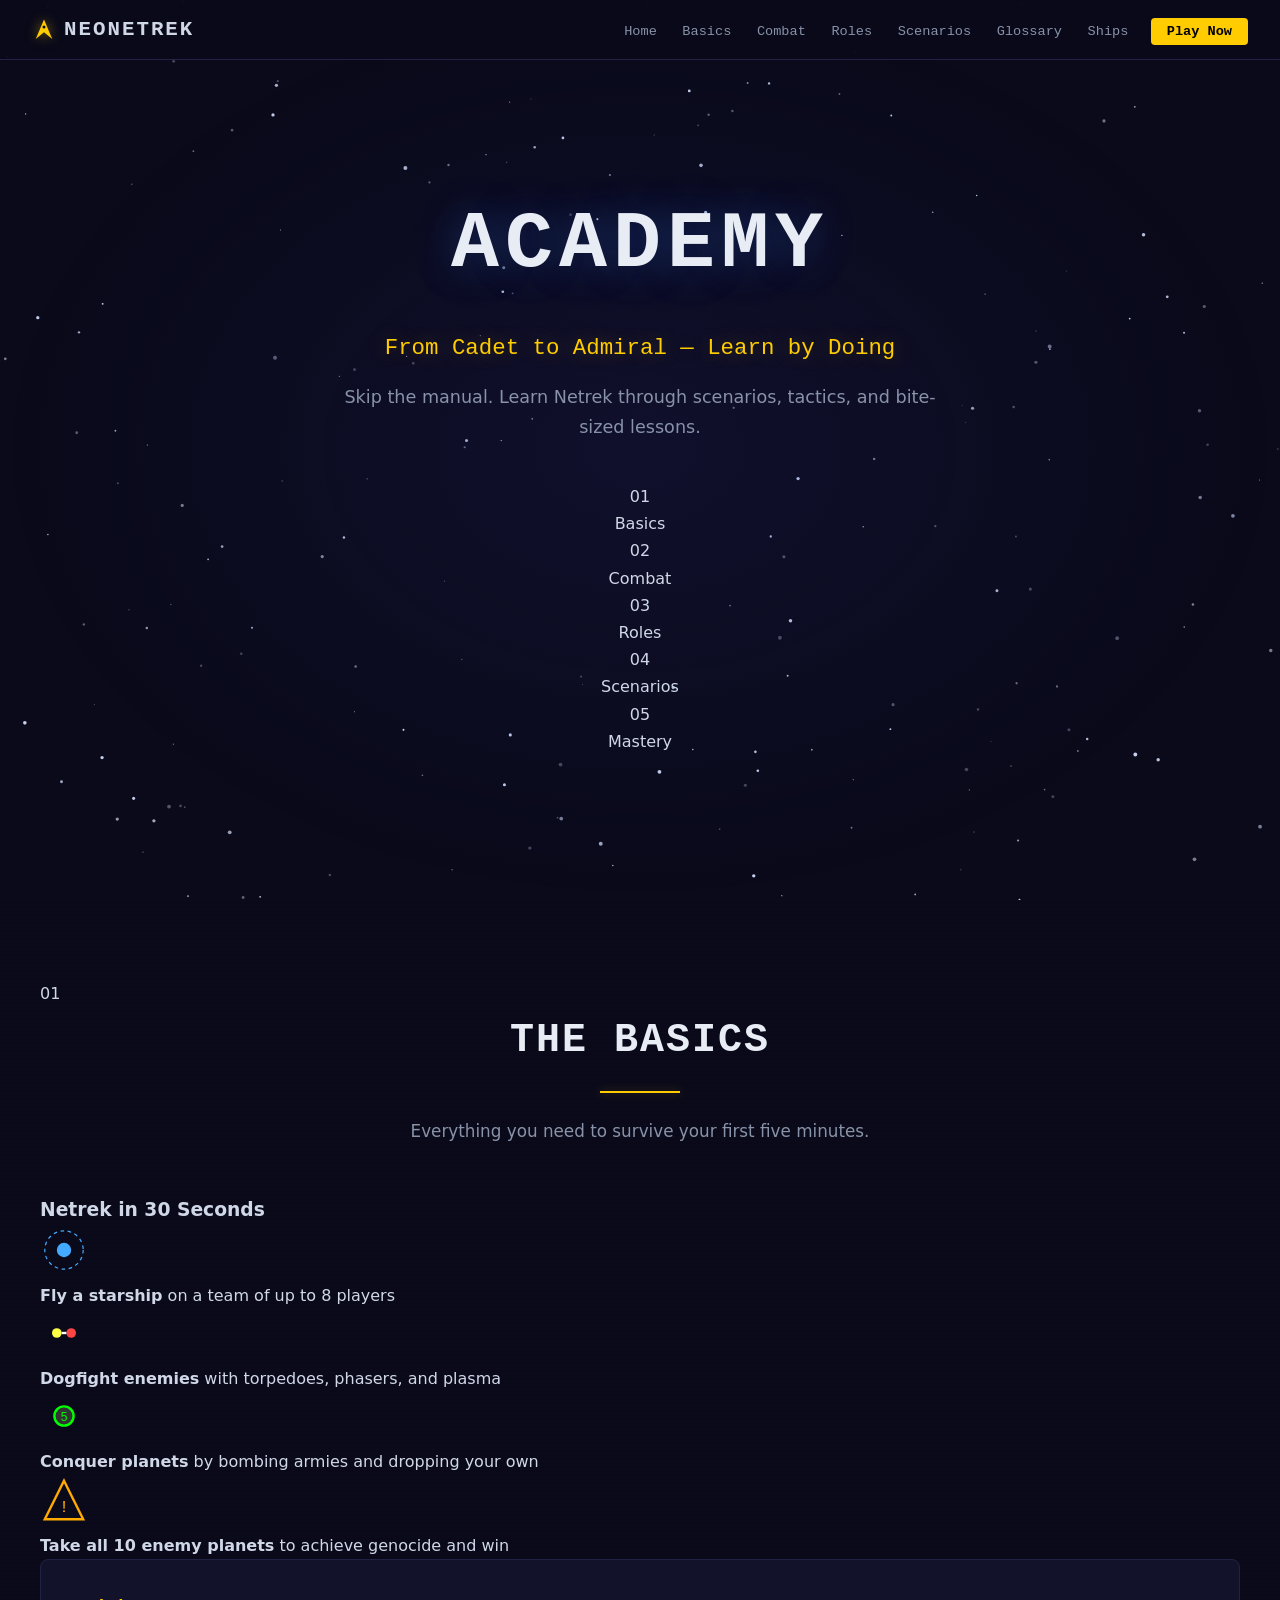
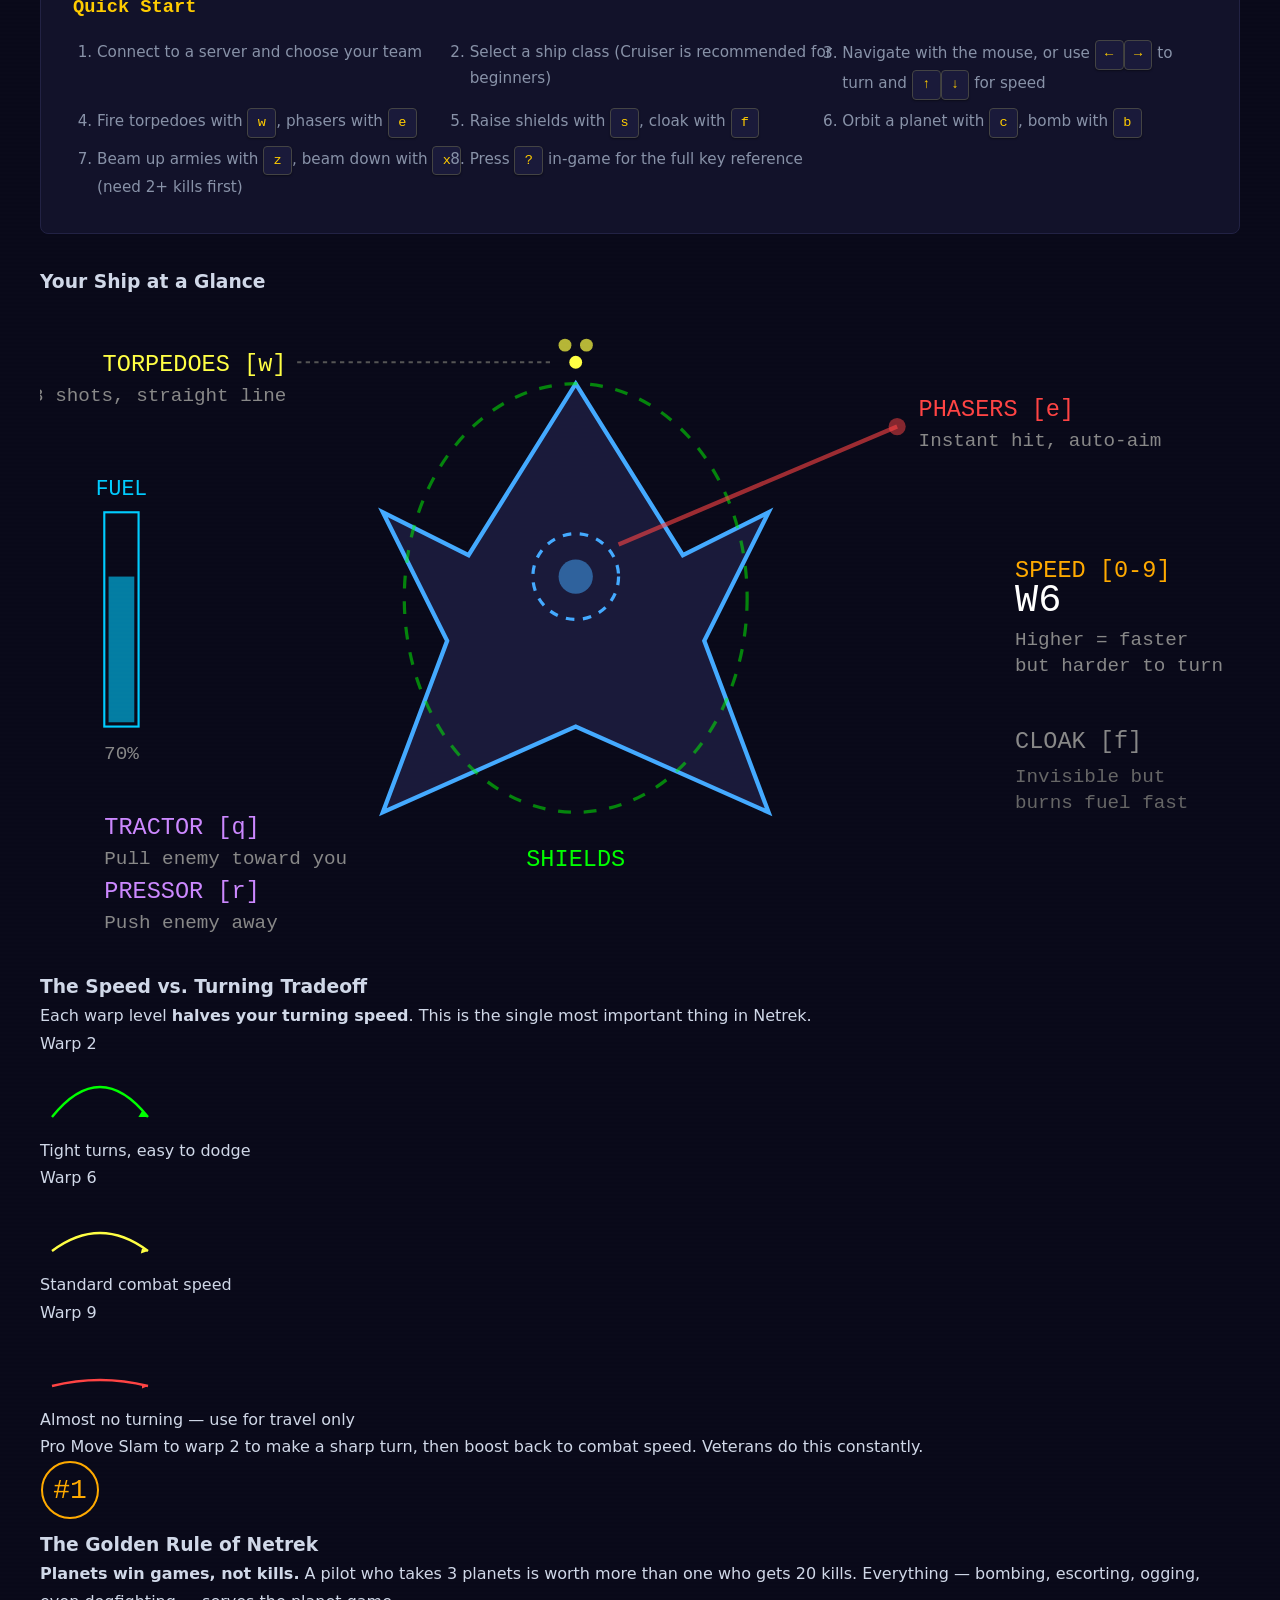
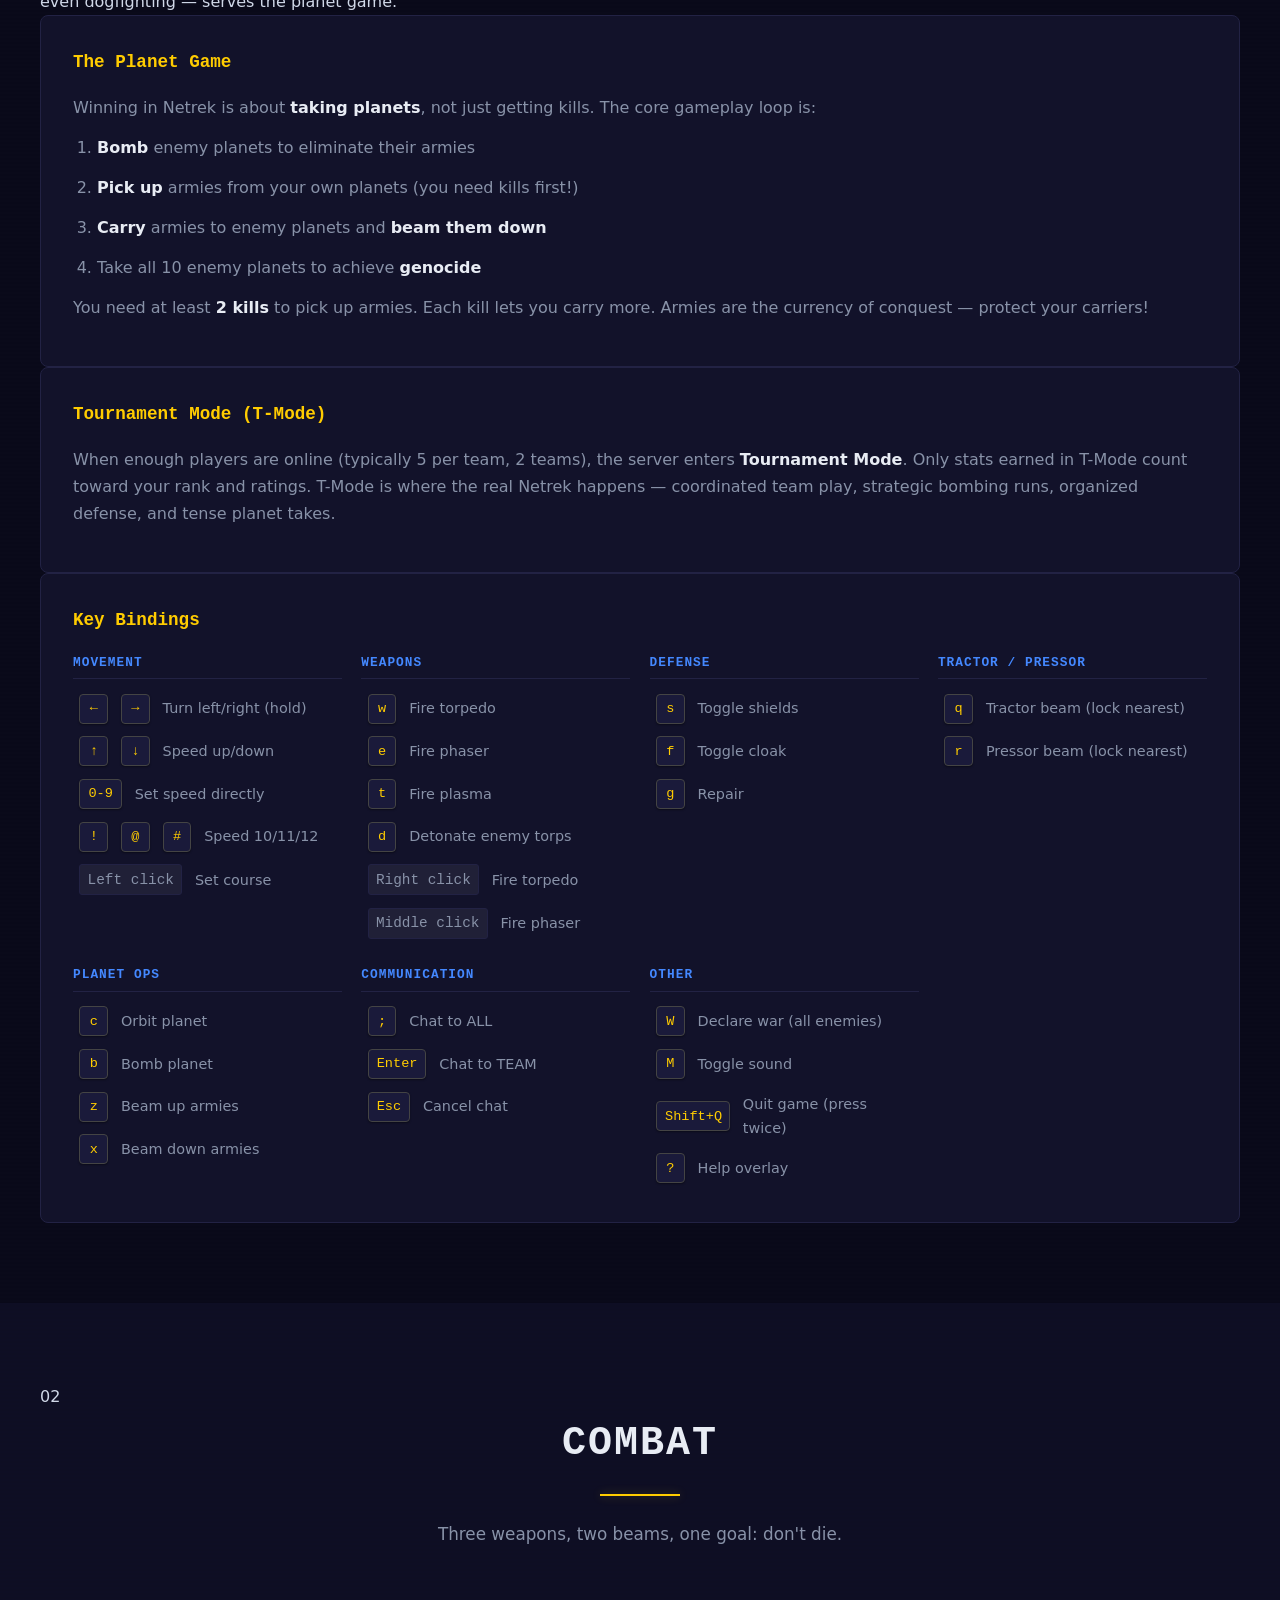
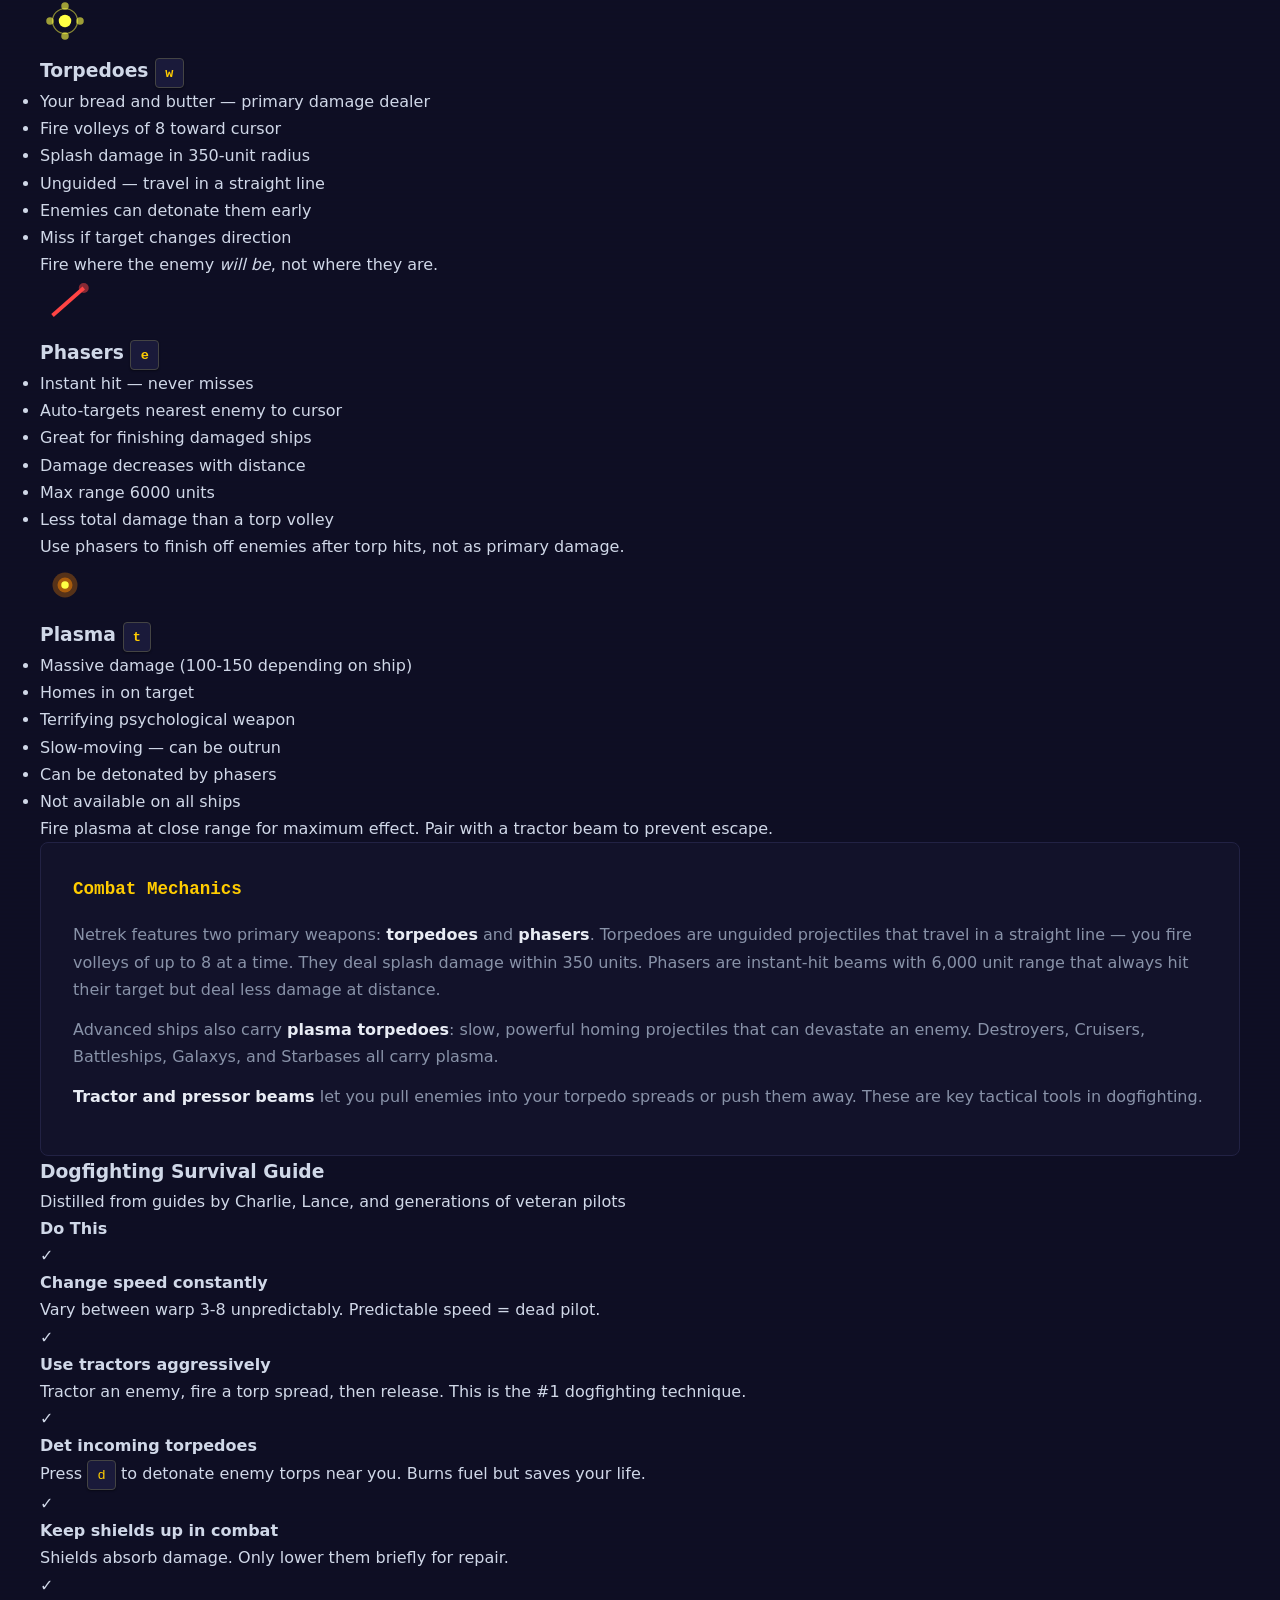
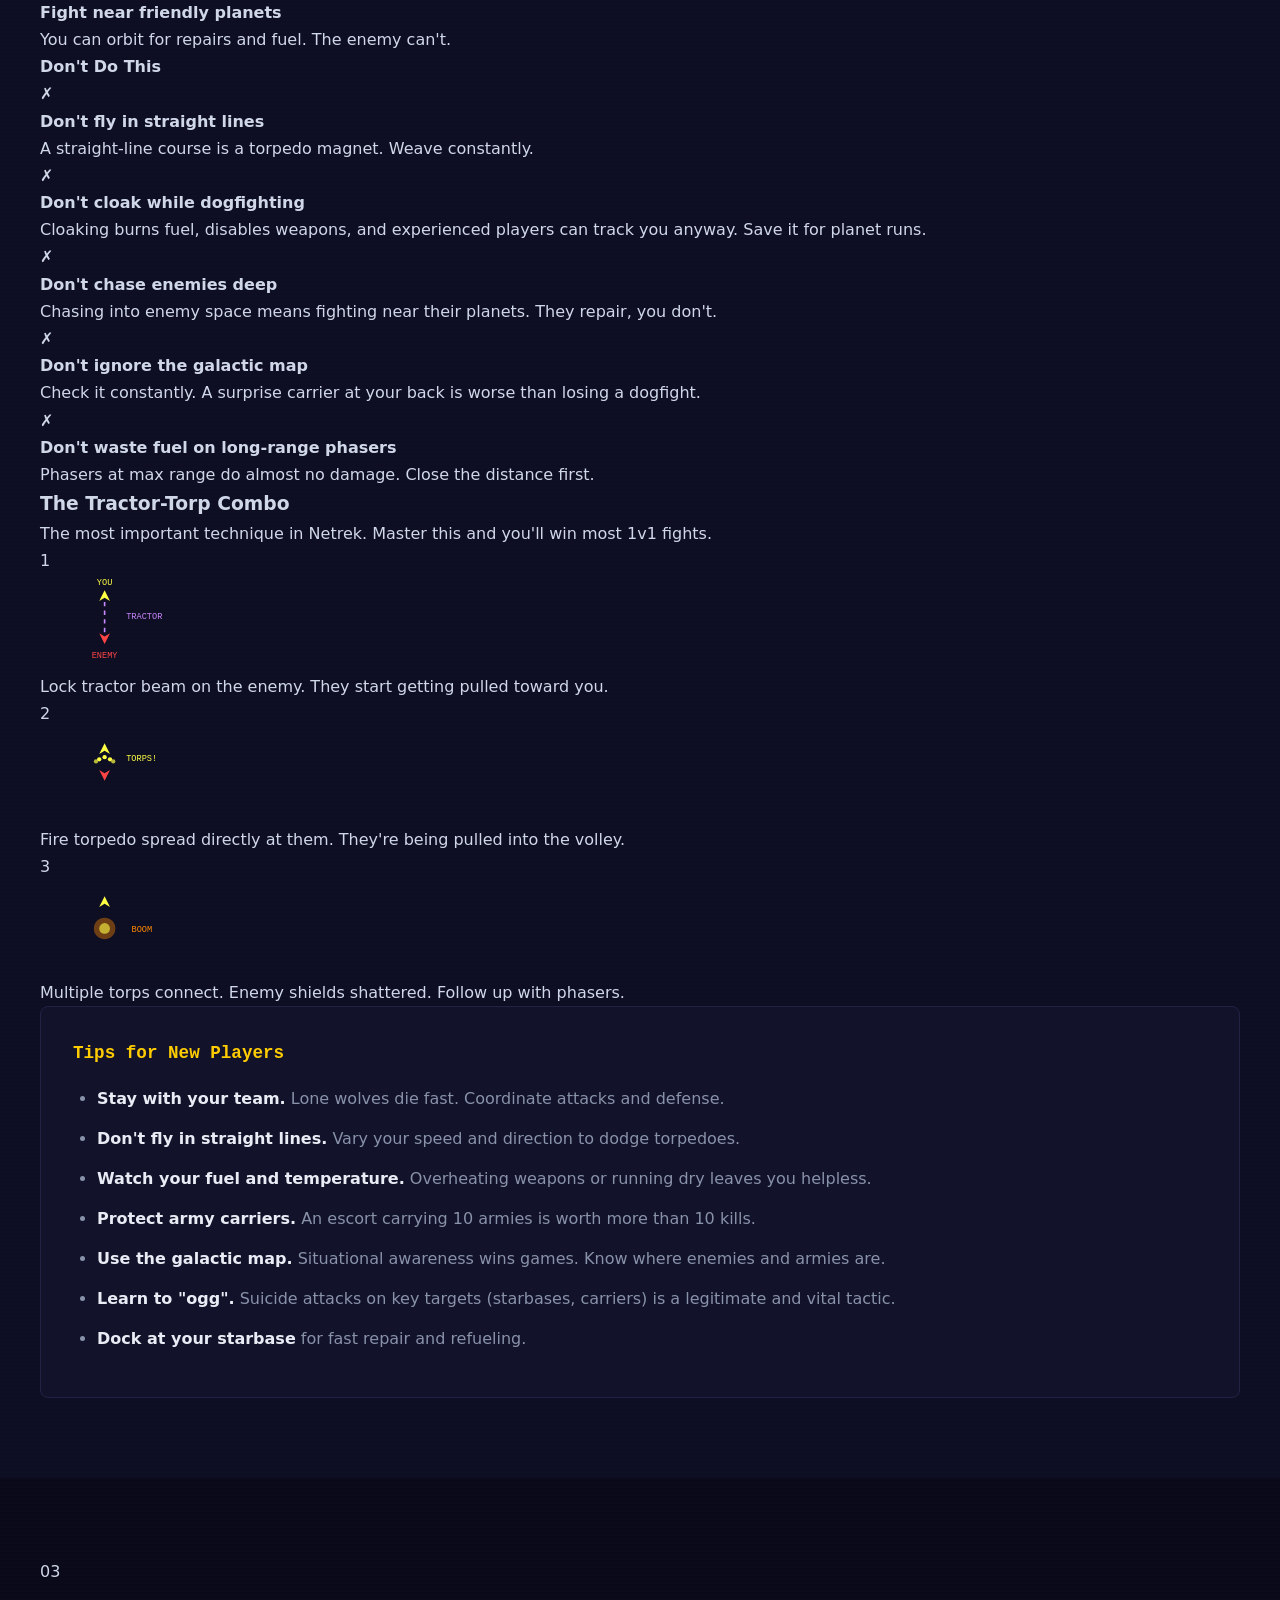
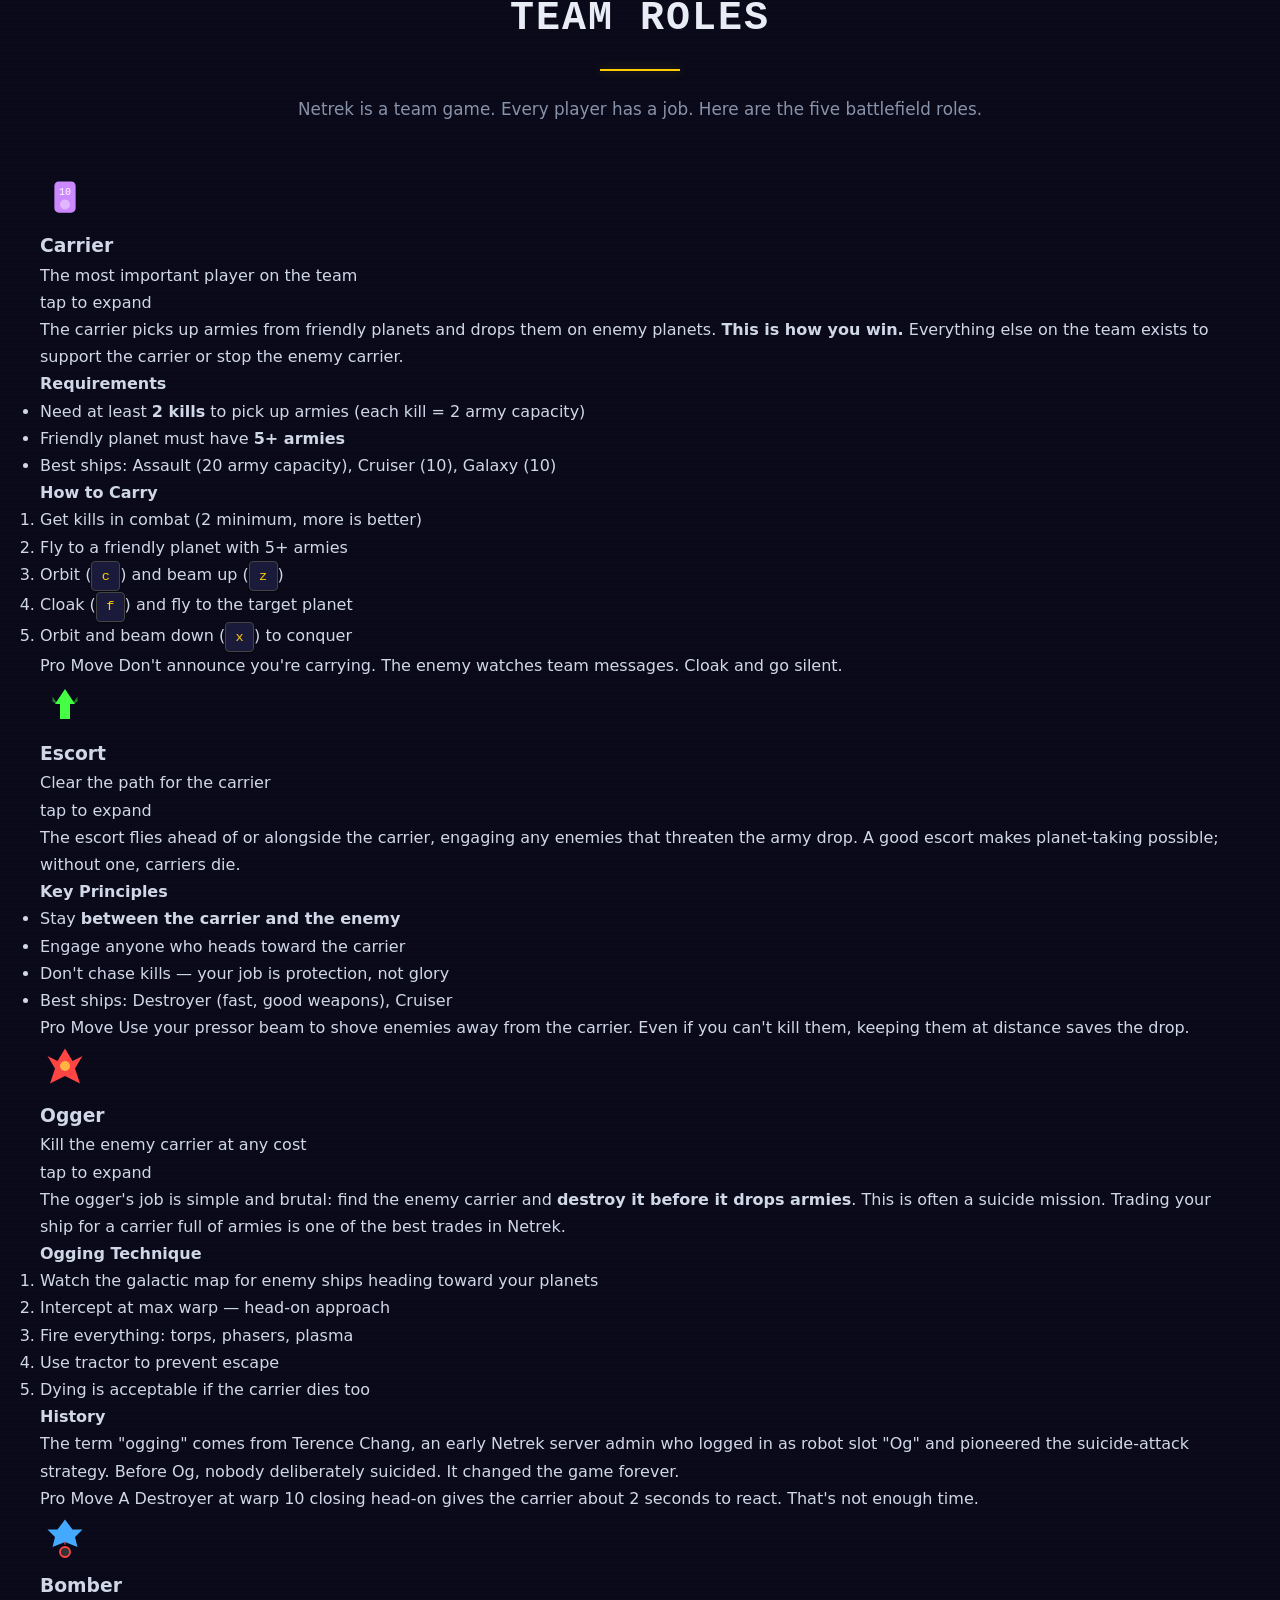
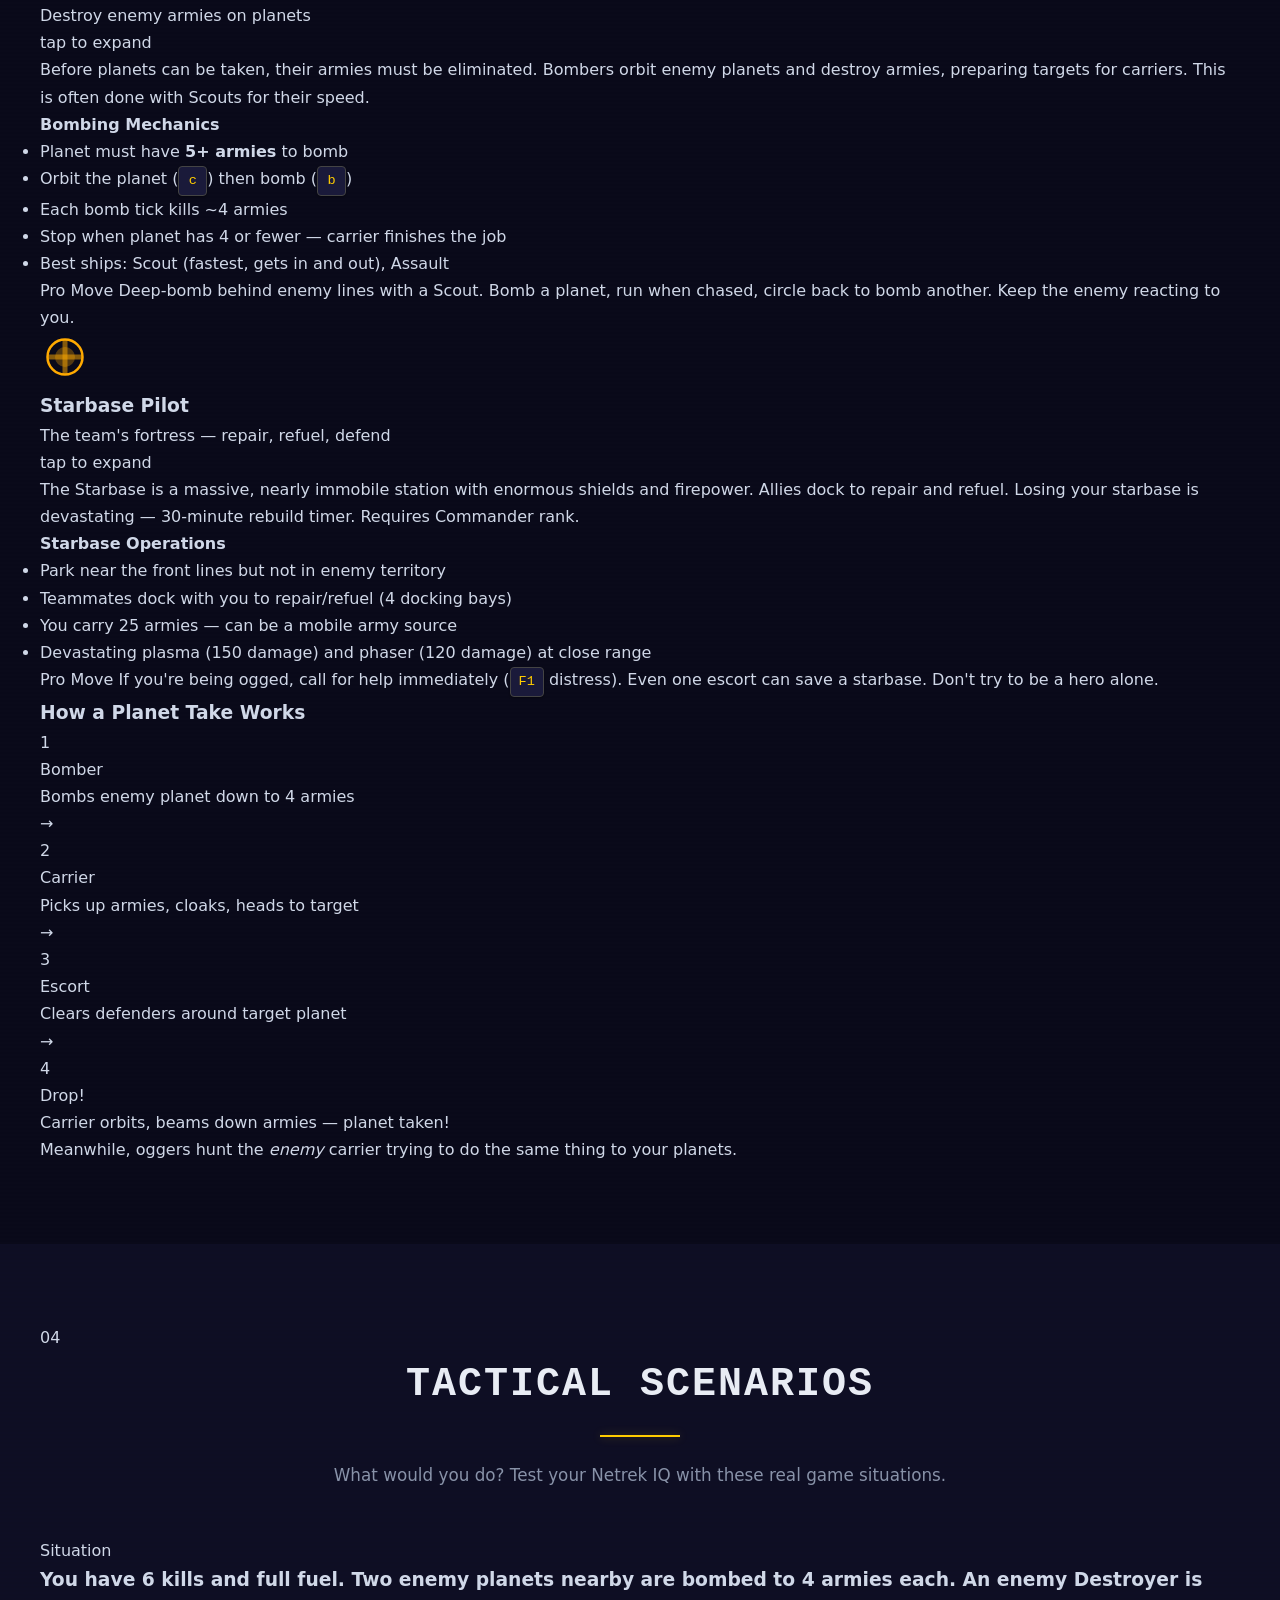
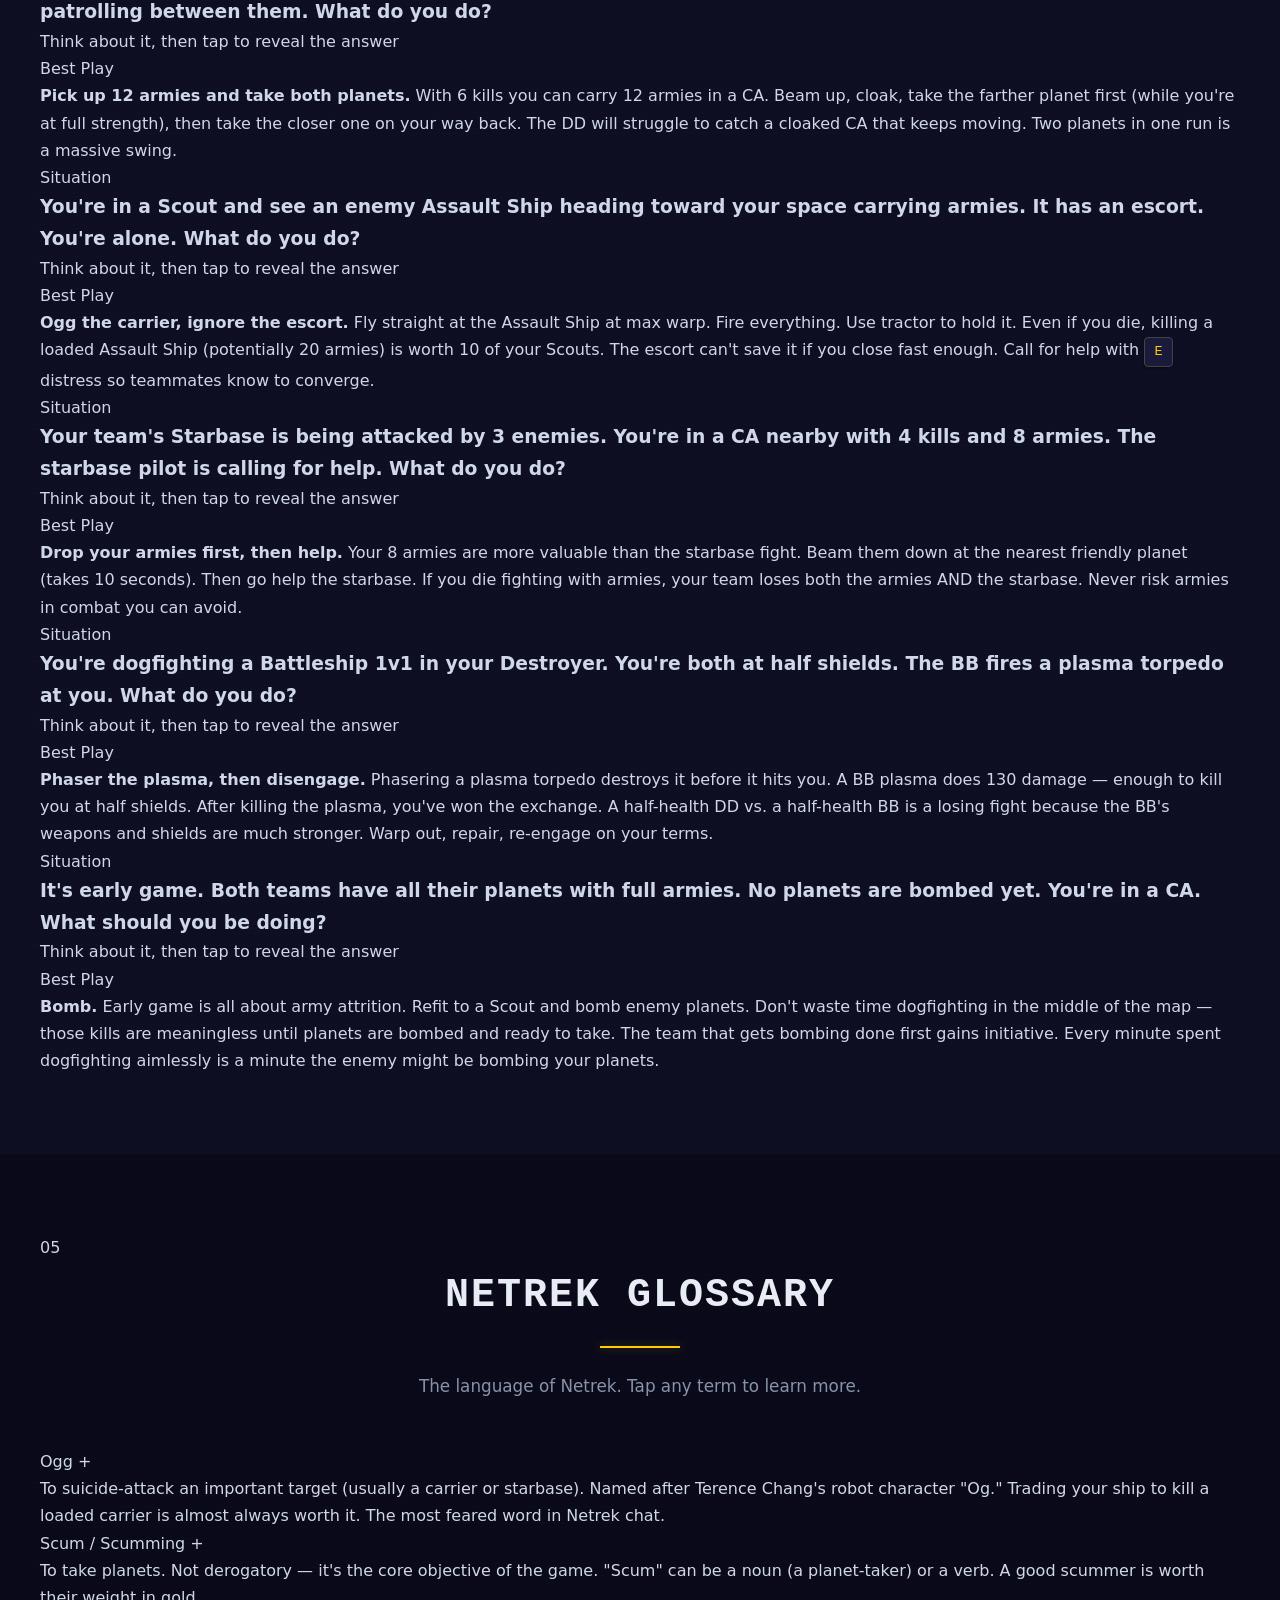
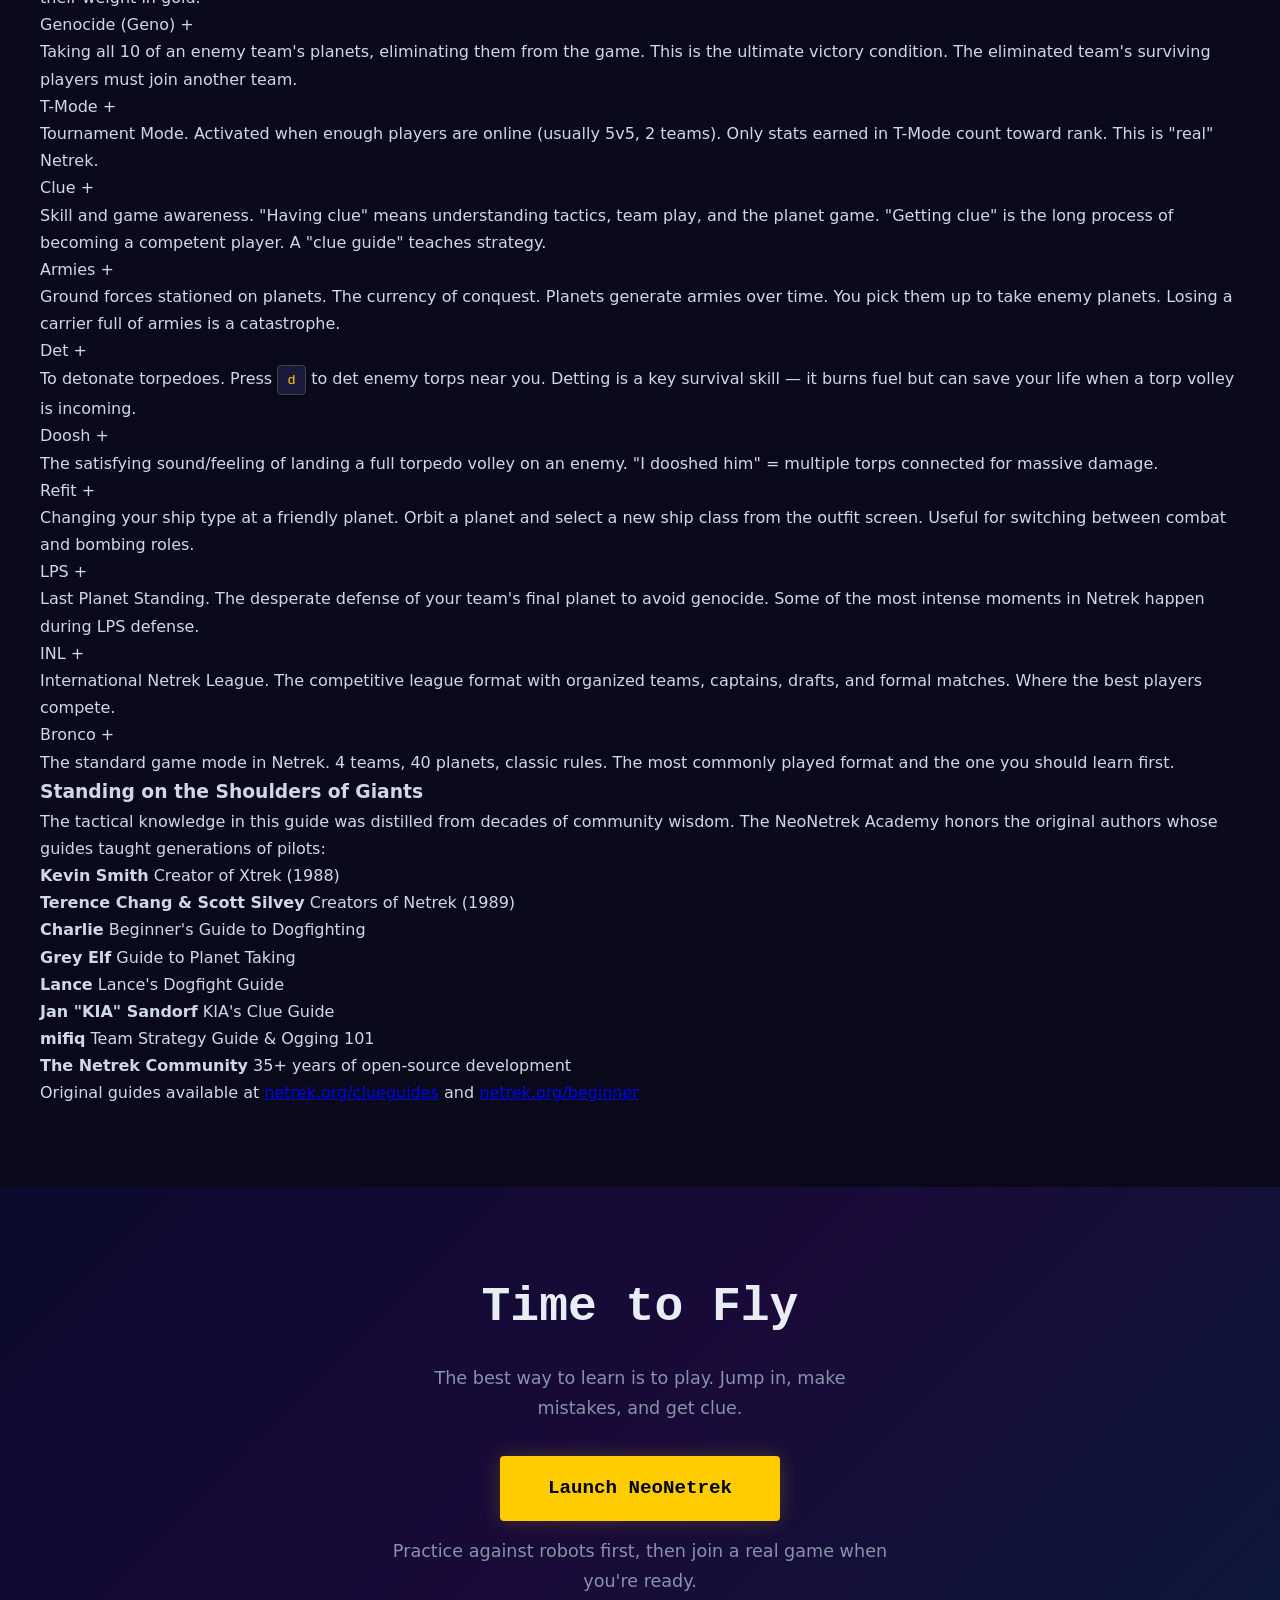
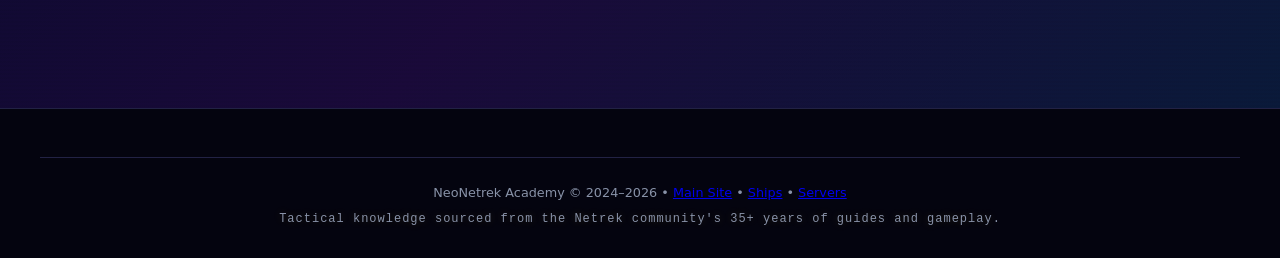
==== commit ff38270a: "Group academy keybindings by function (movement, weapons, defense, etc.) Co-Authored-By: Claude Opus" ====
--- a/academy.html
+++ b/academy.html
@@ -241,34 +241,64 @@
       <p>When enough players are online (typically 5 per team, 2 teams), the server enters <strong>Tournament Mode</strong>. Only stats earned in T-Mode count toward your rank and ratings. T-Mode is where the real Netrek happens &mdash; coordinated team play, strategic bombing runs, organized defense, and tense planet takes.</p>
     </div>
 
-    <!-- Key Bindings -->
+    <!-- Key Bindings (grouped by function) -->
     <div class="guide-block">
       <h3>Key Bindings</h3>
-      <div class="keybind-grid">
-        <div class="keybind"><kbd>&larr;</kbd><kbd>&rarr;</kbd> <span>Turn left/right (hold)</span></div>
-        <div class="keybind"><kbd>&uarr;</kbd><kbd>&darr;</kbd> <span>Speed up/down</span></div>
-        <div class="keybind"><kbd>0-9</kbd> <span>Set speed directly</span></div>
-        <div class="keybind"><kbd>!</kbd><kbd>@</kbd><kbd>#</kbd> <span>Speed 10/11/12</span></div>
-        <div class="keybind"><kbd>w</kbd> <span>Fire torpedo</span></div>
-        <div class="keybind"><kbd>e</kbd> <span>Fire phaser</span></div>
-        <div class="keybind"><kbd>t</kbd> <span>Fire plasma</span></div>
-        <div class="keybind"><kbd>d</kbd> <span>Detonate enemy torps</span></div>
-        <div class="keybind"><kbd>s</kbd> <span>Toggle shields</span></div>
-        <div class="keybind"><kbd>f</kbd> <span>Toggle cloak</span></div>
-        <div class="keybind"><kbd>g</kbd> <span>Repair</span></div>
-        <div class="keybind"><kbd>q</kbd> <span>Tractor beam</span></div>
-        <div class="keybind"><kbd>r</kbd> <span>Pressor beam</span></div>
-        <div class="keybind"><kbd>c</kbd> <span>Orbit planet</span></div>
-        <div class="keybind"><kbd>b</kbd> <span>Bomb planet</span></div>
-        <div class="keybind"><kbd>z</kbd> <span>Beam up armies</span></div>
-        <div class="keybind"><kbd>x</kbd> <span>Beam down armies</span></div>
-        <div class="keybind"><kbd>;</kbd> <span>Chat to ALL</span></div>
-        <div class="keybind"><kbd>Enter</kbd> <span>Chat to TEAM</span></div>
-        <div class="keybind"><kbd>Esc</kbd> <span>Cancel chat</span></div>
-        <div class="keybind"><kbd>W</kbd> <span>Declare war (all)</span></div>
-        <div class="keybind"><kbd>M</kbd> <span>Toggle sound</span></div>
-        <div class="keybind"><kbd>Shift+Q</kbd> <span>Quit game (press twice)</span></div>
-        <div class="keybind"><kbd>?</kbd> <span>Help overlay</span></div>
+      <div class="keybind-groups">
+        <div class="keybind-group">
+          <h4>Movement</h4>
+          <div class="keybind"><kbd>&larr;</kbd><kbd>&rarr;</kbd> <span>Turn left/right (hold)</span></div>
+          <div class="keybind"><kbd>&uarr;</kbd><kbd>&darr;</kbd> <span>Speed up/down</span></div>
+          <div class="keybind"><kbd>0-9</kbd> <span>Set speed directly</span></div>
+          <div class="keybind"><kbd>!</kbd><kbd>@</kbd><kbd>#</kbd> <span>Speed 10/11/12</span></div>
+          <div class="keybind"><span class="keybind-mouse">Left click</span> <span>Set course</span></div>
+        </div>
+
+        <div class="keybind-group">
+          <h4>Weapons</h4>
+          <div class="keybind"><kbd>w</kbd> <span>Fire torpedo</span></div>
+          <div class="keybind"><kbd>e</kbd> <span>Fire phaser</span></div>
+          <div class="keybind"><kbd>t</kbd> <span>Fire plasma</span></div>
+          <div class="keybind"><kbd>d</kbd> <span>Detonate enemy torps</span></div>
+          <div class="keybind"><span class="keybind-mouse">Right click</span> <span>Fire torpedo</span></div>
+          <div class="keybind"><span class="keybind-mouse">Middle click</span> <span>Fire phaser</span></div>
+        </div>
+
+        <div class="keybind-group">
+          <h4>Defense</h4>
+          <div class="keybind"><kbd>s</kbd> <span>Toggle shields</span></div>
+          <div class="keybind"><kbd>f</kbd> <span>Toggle cloak</span></div>
+          <div class="keybind"><kbd>g</kbd> <span>Repair</span></div>
+        </div>
+
+        <div class="keybind-group">
+          <h4>Tractor / Pressor</h4>
+          <div class="keybind"><kbd>q</kbd> <span>Tractor beam (lock nearest)</span></div>
+          <div class="keybind"><kbd>r</kbd> <span>Pressor beam (lock nearest)</span></div>
+        </div>
+
+        <div class="keybind-group">
+          <h4>Planet Ops</h4>
+          <div class="keybind"><kbd>c</kbd> <span>Orbit planet</span></div>
+          <div class="keybind"><kbd>b</kbd> <span>Bomb planet</span></div>
+          <div class="keybind"><kbd>z</kbd> <span>Beam up armies</span></div>
+          <div class="keybind"><kbd>x</kbd> <span>Beam down armies</span></div>
+        </div>
+
+        <div class="keybind-group">
+          <h4>Communication</h4>
+          <div class="keybind"><kbd>;</kbd> <span>Chat to ALL</span></div>
+          <div class="keybind"><kbd>Enter</kbd> <span>Chat to TEAM</span></div>
+          <div class="keybind"><kbd>Esc</kbd> <span>Cancel chat</span></div>
+        </div>
+
+        <div class="keybind-group">
+          <h4>Other</h4>
+          <div class="keybind"><kbd>W</kbd> <span>Declare war (all enemies)</span></div>
+          <div class="keybind"><kbd>M</kbd> <span>Toggle sound</span></div>
+          <div class="keybind"><kbd>Shift+Q</kbd> <span>Quit game (press twice)</span></div>
+          <div class="keybind"><kbd>?</kbd> <span>Help overlay</span></div>
+        </div>
       </div>
     </div>
 
--- a/css/style.css
+++ b/css/style.css
@@ -0,0 +1,1219 @@
+/* ==========================================================================
+   NeoNetrek Companion Website - Space Theme Stylesheet
+   ========================================================================== */
+
+/* ---------- Reset & Base ---------- */
+*, *::before, *::after { margin: 0; padding: 0; box-sizing: border-box; }
+
+:root {
+  --bg-primary: #0a0a1a;
+  --bg-secondary: #0e0e24;
+  --bg-card: #12122a;
+  --bg-card-hover: #1a1a3a;
+  --text-primary: #d0d8e8;
+  --text-secondary: #8892a8;
+  --text-heading: #e8ecf4;
+  --accent-gold: #ffcc00;
+  --accent-blue: #4488ff;
+  --team-fed: #ffff00;
+  --team-rom: #ff3333;
+  --team-kli: #33ff33;
+  --team-ori: #00ccff;
+  --glow-fed: rgba(255,255,0,0.3);
+  --glow-rom: rgba(255,0,0,0.3);
+  --glow-kli: rgba(0,255,0,0.3);
+  --glow-ori: rgba(0,204,255,0.3);
+  --border-color: #222244;
+  --font-mono: 'Courier New', 'Fira Code', monospace;
+  --font-sans: 'Segoe UI', system-ui, -apple-system, sans-serif;
+  --nav-height: 60px;
+}
+
+html {
+  scroll-behavior: smooth;
+  scroll-padding-top: var(--nav-height);
+}
+
+body {
+  background: var(--bg-primary);
+  color: var(--text-primary);
+  font-family: var(--font-sans);
+  line-height: 1.7;
+  overflow-x: hidden;
+}
+
+/* ---------- Starfield Canvas ---------- */
+#starfield {
+  position: fixed;
+  top: 0; left: 0;
+  width: 100%; height: 100%;
+  z-index: 0;
+  pointer-events: none;
+}
+
+/* ---------- Navigation ---------- */
+#navbar {
+  position: fixed;
+  top: 0; left: 0; right: 0;
+  height: var(--nav-height);
+  background: rgba(10,10,26,0.92);
+  backdrop-filter: blur(12px);
+  border-bottom: 1px solid var(--border-color);
+  display: flex;
+  align-items: center;
+  justify-content: space-between;
+  padding: 0 2rem;
+  z-index: 1000;
+}
+
+.nav-brand {
+  display: flex;
+  align-items: center;
+  gap: 0.5rem;
+}
+
+.logo-icon {
+  color: var(--accent-gold);
+  filter: drop-shadow(0 0 6px rgba(255,204,0,0.5));
+  vertical-align: middle;
+}
+
+.logo-text {
+  font-family: var(--font-mono);
+  font-size: 1.3rem;
+  font-weight: bold;
+  color: var(--text-heading);
+  letter-spacing: 2px;
+  text-transform: uppercase;
+}
+
+.nav-toggle {
+  display: none;
+  background: none;
+  border: 1px solid var(--border-color);
+  color: var(--text-primary);
+  font-size: 1.4rem;
+  padding: 0.3rem 0.6rem;
+  cursor: pointer;
+  border-radius: 4px;
+}
+
+.nav-links {
+  list-style: none;
+  display: flex;
+  gap: 0.2rem;
+  align-items: center;
+}
+
+.nav-links a {
+  color: var(--text-secondary);
+  text-decoration: none;
+  font-size: 0.85rem;
+  padding: 0.4rem 0.7rem;
+  border-radius: 4px;
+  transition: color 0.2s, background 0.2s;
+  font-family: var(--font-mono);
+}
+
+.nav-links a:hover {
+  color: var(--text-heading);
+  background: rgba(255,255,255,0.05);
+}
+
+.nav-links .btn-play {
+  background: var(--accent-gold);
+  color: #000 !important;
+  font-weight: bold;
+  padding: 0.4rem 1rem;
+  margin-left: 0.5rem;
+}
+
+.nav-links .btn-play:hover {
+  background: #ffe044;
+  box-shadow: 0 0 15px rgba(255,204,0,0.4);
+}
+
+/* ---------- Hero ---------- */
+.hero {
+  position: relative;
+  min-height: 100vh;
+  display: flex;
+  align-items: center;
+  justify-content: center;
+  text-align: center;
+  padding: 6rem 2rem 4rem;
+  z-index: 1;
+  overflow: hidden;
+}
+
+.hero::before {
+  content: '';
+  position: absolute;
+  top: 0; left: 0; right: 0; bottom: 0;
+  background: radial-gradient(ellipse at center, rgba(40,40,120,0.2) 0%, transparent 70%);
+  pointer-events: none;
+}
+
+.hero-content {
+  position: relative;
+  max-width: 800px;
+}
+
+.hero-content h1 {
+  font-family: var(--font-mono);
+  font-size: clamp(2.5rem, 8vw, 5rem);
+  color: var(--text-heading);
+  letter-spacing: 6px;
+  text-transform: uppercase;
+  margin-bottom: 1rem;
+  text-shadow: 0 0 40px rgba(68,136,255,0.3), 0 0 80px rgba(68,136,255,0.1);
+}
+
+.tagline {
+  font-size: clamp(1rem, 2.5vw, 1.4rem);
+  color: var(--accent-gold);
+  font-family: var(--font-mono);
+  margin-bottom: 1rem;
+  text-shadow: 0 0 20px rgba(255,204,0,0.3);
+}
+
+.subtitle {
+  font-size: 1.1rem;
+  color: var(--text-secondary);
+  margin-bottom: 2.5rem;
+  max-width: 600px;
+  margin-left: auto;
+  margin-right: auto;
+}
+
+.hero-ships {
+  position: absolute;
+  top: 0; left: 0; right: 0; bottom: 0;
+  pointer-events: none;
+  overflow: hidden;
+}
+
+.hero-ship {
+  position: absolute;
+  opacity: 0.15;
+  animation: float 20s ease-in-out infinite;
+}
+
+.ship-fed { top: 15%; left: 8%; animation-delay: 0s; }
+.ship-rom { top: 20%; right: 12%; animation-delay: -5s; }
+.ship-kli { bottom: 25%; left: 15%; animation-delay: -10s; }
+.ship-ori { bottom: 20%; right: 8%; animation-delay: -15s; }
+
+@keyframes float {
+  0%, 100% { transform: translateY(0) rotate(0deg); }
+  25% { transform: translateY(-20px) rotate(3deg); }
+  50% { transform: translateY(10px) rotate(-2deg); }
+  75% { transform: translateY(-15px) rotate(1deg); }
+}
+
+.hero-buttons {
+  display: flex;
+  gap: 1rem;
+  justify-content: center;
+  flex-wrap: wrap;
+}
+
+/* ---------- Buttons ---------- */
+.btn {
+  display: inline-block;
+  padding: 0.8rem 2rem;
+  border-radius: 4px;
+  text-decoration: none;
+  font-family: var(--font-mono);
+  font-weight: bold;
+  font-size: 1rem;
+  transition: all 0.3s;
+  cursor: pointer;
+  border: none;
+}
+
+.btn-primary {
+  background: var(--accent-gold);
+  color: #000;
+  box-shadow: 0 0 20px rgba(255,204,0,0.2);
+}
+
+.btn-primary:hover {
+  background: #ffe044;
+  box-shadow: 0 0 30px rgba(255,204,0,0.4);
+  transform: translateY(-2px);
+}
+
+.btn-secondary {
+  background: transparent;
+  color: var(--accent-blue);
+  border: 1px solid var(--accent-blue);
+}
+
+.btn-secondary:hover {
+  background: rgba(68,136,255,0.1);
+  box-shadow: 0 0 20px rgba(68,136,255,0.2);
+  transform: translateY(-2px);
+}
+
+.btn-large {
+  padding: 1rem 3rem;
+  font-size: 1.2rem;
+}
+
+/* ---------- Sections ---------- */
+.section {
+  position: relative;
+  z-index: 1;
+  padding: 5rem 2rem;
+}
+
+.section-alt {
+  background: var(--bg-secondary);
+}
+
+.container {
+  max-width: 1200px;
+  margin: 0 auto;
+}
+
+.section-title {
+  font-family: var(--font-mono);
+  font-size: clamp(1.8rem, 4vw, 2.5rem);
+  color: var(--text-heading);
+  text-align: center;
+  margin-bottom: 0.5rem;
+  letter-spacing: 2px;
+  text-transform: uppercase;
+}
+
+.section-title::after {
+  content: '';
+  display: block;
+  width: 80px;
+  height: 2px;
+  background: var(--accent-gold);
+  margin: 1rem auto 0;
+  box-shadow: 0 0 10px rgba(255,204,0,0.3);
+}
+
+.section-intro {
+  text-align: center;
+  color: var(--text-secondary);
+  max-width: 700px;
+  margin: 1.5rem auto 3rem;
+  font-size: 1.05rem;
+}
+
+/* ---------- About Cards ---------- */
+.about-grid {
+  display: grid;
+  grid-template-columns: repeat(auto-fit, minmax(250px, 1fr));
+  gap: 1.5rem;
+}
+
+.about-card {
+  background: var(--bg-card);
+  border: 1px solid var(--border-color);
+  border-radius: 8px;
+  padding: 2rem;
+  text-align: center;
+  transition: transform 0.3s, border-color 0.3s;
+}
+
+.about-card:hover {
+  transform: translateY(-4px);
+  border-color: var(--accent-blue);
+}
+
+.card-icon {
+  font-size: 2.5rem;
+  margin-bottom: 1rem;
+  color: var(--accent-gold);
+}
+
+.about-card h3 {
+  font-family: var(--font-mono);
+  color: var(--text-heading);
+  margin-bottom: 0.8rem;
+  font-size: 1.1rem;
+}
+
+.about-card p {
+  color: var(--text-secondary);
+  font-size: 0.95rem;
+}
+
+/* ---------- Player Guide ---------- */
+.guide-toc {
+  background: var(--bg-card);
+  border: 1px solid var(--border-color);
+  border-radius: 8px;
+  padding: 2rem;
+  margin-bottom: 2rem;
+}
+
+.guide-toc h3 {
+  font-family: var(--font-mono);
+  color: var(--accent-gold);
+  margin-bottom: 1rem;
+}
+
+.guide-toc ol {
+  padding-left: 1.5rem;
+  display: grid;
+  grid-template-columns: repeat(auto-fit, minmax(300px, 1fr));
+  gap: 0.5rem;
+}
+
+.guide-toc li {
+  color: var(--text-secondary);
+  font-size: 0.95rem;
+}
+
+.guide-sections {
+  display: grid;
+  gap: 2rem;
+}
+
+.guide-block {
+  background: var(--bg-card);
+  border: 1px solid var(--border-color);
+  border-radius: 8px;
+  padding: 2rem;
+}
+
+.guide-block h3 {
+  font-family: var(--font-mono);
+  color: var(--accent-gold);
+  margin-bottom: 1rem;
+  font-size: 1.1rem;
+}
+
+.guide-block p, .guide-block li {
+  color: var(--text-secondary);
+  margin-bottom: 0.8rem;
+}
+
+.guide-block ol, .guide-block ul {
+  padding-left: 1.5rem;
+}
+
+.guide-block strong {
+  color: var(--text-heading);
+}
+
+kbd {
+  display: inline-block;
+  background: #1a1a3a;
+  border: 1px solid #444;
+  border-radius: 4px;
+  padding: 0.15rem 0.5rem;
+  font-family: var(--font-mono);
+  font-size: 0.85rem;
+  color: var(--accent-gold);
+  box-shadow: 0 1px 2px rgba(0,0,0,0.4);
+  min-width: 1.8rem;
+  text-align: center;
+}
+
+.keybind-grid {
+  display: grid;
+  grid-template-columns: repeat(auto-fill, minmax(200px, 1fr));
+  gap: 0.6rem;
+}
+
+.keybind-groups {
+  display: grid;
+  grid-template-columns: repeat(auto-fill, minmax(220px, 1fr));
+  gap: 1.2rem;
+}
+
+.keybind-group h4 {
+  color: var(--accent-blue, #4488ff);
+  font-family: var(--font-mono);
+  font-size: 0.8rem;
+  text-transform: uppercase;
+  letter-spacing: 0.08em;
+  margin-bottom: 0.5rem;
+  padding-bottom: 0.3rem;
+  border-bottom: 1px solid var(--border-color, #222244);
+}
+
+.keybind {
+  display: flex;
+  align-items: center;
+  gap: 0.8rem;
+  padding: 0.4rem;
+}
+
+.keybind span {
+  color: var(--text-secondary);
+  font-size: 0.9rem;
+}
+
+.keybind-mouse {
+  display: inline-block;
+  padding: 0.15em 0.5em;
+  font-family: var(--font-mono);
+  font-size: 0.8em;
+  color: var(--text-primary, #d0d8e8);
+  background: rgba(255, 255, 255, 0.06);
+  border: 1px solid var(--border-color, #222244);
+  border-radius: 3px;
+}
+
+/* ---------- Ships ---------- */
+.ships-grid {
+  display: grid;
+  grid-template-columns: repeat(auto-fill, minmax(320px, 1fr));
+  gap: 1.5rem;
+}
+
+.ship-card {
+  background: var(--bg-card);
+  border: 1px solid var(--border-color);
+  border-radius: 8px;
+  padding: 1.5rem;
+  transition: transform 0.3s, border-color 0.3s;
+}
+
+.ship-card:hover {
+  transform: translateY(-4px);
+  border-color: var(--accent-blue);
+}
+
+.ship-card-highlight {
+  border-color: var(--accent-gold);
+  box-shadow: 0 0 20px rgba(255,204,0,0.1);
+}
+
+.ship-visual {
+  text-align: center;
+  margin-bottom: 1rem;
+  padding: 0.5rem;
+}
+
+.ship-visual svg {
+  filter: drop-shadow(0 0 8px rgba(100,150,255,0.3));
+}
+
+.ship-card h3 {
+  font-family: var(--font-mono);
+  color: var(--text-heading);
+  margin-bottom: 0.5rem;
+  display: flex;
+  align-items: center;
+  gap: 0.5rem;
+}
+
+.ship-code {
+  background: rgba(68,136,255,0.2);
+  color: var(--accent-blue);
+  font-size: 0.75rem;
+  padding: 0.1rem 0.4rem;
+  border-radius: 3px;
+}
+
+.recommended {
+  background: rgba(255,204,0,0.2);
+  color: var(--accent-gold);
+  font-size: 0.7rem;
+  padding: 0.1rem 0.5rem;
+  border-radius: 3px;
+}
+
+.ship-desc {
+  color: var(--text-secondary);
+  font-size: 0.9rem;
+  margin-bottom: 1rem;
+}
+
+.ship-stats {
+  display: grid;
+  gap: 0.4rem;
+  margin-bottom: 0.8rem;
+}
+
+.stat {
+  display: grid;
+  grid-template-columns: 70px 1fr 50px;
+  align-items: center;
+  gap: 0.5rem;
+  font-size: 0.8rem;
+}
+
+.stat-label {
+  color: var(--text-secondary);
+  font-family: var(--font-mono);
+}
+
+.stat-bar {
+  height: 6px;
+  background: rgba(255,255,255,0.05);
+  border-radius: 3px;
+  overflow: hidden;
+}
+
+.stat-fill {
+  height: 100%;
+  background: linear-gradient(90deg, var(--accent-blue), #66bbff);
+  border-radius: 3px;
+  transition: width 0.5s;
+}
+
+.stat-val {
+  color: var(--text-heading);
+  font-family: var(--font-mono);
+  text-align: right;
+  font-size: 0.8rem;
+}
+
+.ship-weapons {
+  color: var(--text-secondary);
+  font-size: 0.8rem;
+  font-family: var(--font-mono);
+  border-top: 1px solid var(--border-color);
+  padding-top: 0.6rem;
+}
+
+/* ---------- Teams ---------- */
+.teams-grid {
+  display: grid;
+  grid-template-columns: repeat(auto-fit, minmax(260px, 1fr));
+  gap: 1.5rem;
+  margin-bottom: 3rem;
+}
+
+.team-card {
+  background: var(--bg-card);
+  border: 1px solid var(--border-color);
+  border-radius: 8px;
+  padding: 2rem;
+  text-align: center;
+  transition: transform 0.3s, box-shadow 0.3s;
+}
+
+.team-card:hover { transform: translateY(-4px); }
+
+.team-fed { border-color: rgba(255,255,0,0.3); }
+.team-fed:hover { box-shadow: 0 0 30px var(--glow-fed); }
+.team-rom { border-color: rgba(255,0,0,0.3); }
+.team-rom:hover { box-shadow: 0 0 30px var(--glow-rom); }
+.team-kli { border-color: rgba(0,255,0,0.3); }
+.team-kli:hover { box-shadow: 0 0 30px var(--glow-kli); }
+.team-ori { border-color: rgba(0,204,255,0.3); }
+.team-ori:hover { box-shadow: 0 0 30px var(--glow-ori); }
+
+.team-emblem {
+  margin-bottom: 1rem;
+}
+
+.team-emblem svg {
+  filter: drop-shadow(0 0 10px rgba(100,150,255,0.2));
+}
+
+.team-card h3 {
+  font-family: var(--font-mono);
+  color: var(--text-heading);
+  font-size: 1.2rem;
+  margin-bottom: 0.3rem;
+}
+
+.team-fed h3 { color: var(--team-fed); }
+.team-rom h3 { color: var(--team-rom); }
+.team-kli h3 { color: var(--team-kli); }
+.team-ori h3 { color: var(--team-ori); }
+
+.team-letter {
+  font-family: var(--font-mono);
+  font-size: 2rem;
+  font-weight: bold;
+  margin-bottom: 0.5rem;
+}
+
+.team-fed .team-letter { color: var(--team-fed); text-shadow: 0 0 15px var(--glow-fed); }
+.team-rom .team-letter { color: var(--team-rom); text-shadow: 0 0 15px var(--glow-rom); }
+.team-kli .team-letter { color: var(--team-kli); text-shadow: 0 0 15px var(--glow-kli); }
+.team-ori .team-letter { color: var(--team-ori); text-shadow: 0 0 15px var(--glow-ori); }
+
+.team-card p:last-child {
+  color: var(--text-secondary);
+  font-size: 0.9rem;
+  text-align: left;
+}
+
+/* Galaxy Map */
+.galaxy-map {
+  text-align: center;
+}
+
+.galaxy-map h3 {
+  font-family: var(--font-mono);
+  color: var(--text-heading);
+  margin-bottom: 1.5rem;
+}
+
+.map-visual {
+  display: inline-block;
+  background: rgba(0,0,0,0.5);
+  border: 1px solid var(--border-color);
+  border-radius: 8px;
+  padding: 1.5rem;
+}
+
+.galaxy-svg {
+  max-width: 100%;
+  height: auto;
+}
+
+.map-caption {
+  color: var(--text-secondary);
+  font-size: 0.85rem;
+  font-family: var(--font-mono);
+  margin-top: 1rem;
+}
+
+/* ---------- Ranks Table ---------- */
+.ranks-table-wrap {
+  overflow-x: auto;
+  margin-bottom: 3rem;
+}
+
+.ranks-table {
+  width: 100%;
+  border-collapse: collapse;
+  font-family: var(--font-mono);
+  font-size: 0.9rem;
+}
+
+.ranks-table th {
+  background: rgba(68,136,255,0.1);
+  color: var(--accent-blue);
+  padding: 0.8rem 1rem;
+  text-align: left;
+  border-bottom: 2px solid var(--border-color);
+  font-size: 0.8rem;
+  text-transform: uppercase;
+  letter-spacing: 1px;
+}
+
+.ranks-table td {
+  padding: 0.7rem 1rem;
+  border-bottom: 1px solid rgba(255,255,255,0.04);
+  color: var(--text-secondary);
+}
+
+.ranks-table tr:hover td {
+  background: rgba(255,255,255,0.02);
+}
+
+.rank-num {
+  color: var(--accent-gold);
+  font-weight: bold;
+}
+
+.rank-elite td {
+  color: var(--text-heading);
+}
+
+.rank-elite .rank-num {
+  color: #ff8844;
+  text-shadow: 0 0 8px rgba(255,136,68,0.4);
+}
+
+/* Rating cards */
+.ratings-info h3 {
+  font-family: var(--font-mono);
+  color: var(--text-heading);
+  margin-bottom: 1rem;
+  text-align: center;
+}
+
+.ratings-info > p {
+  text-align: center;
+  color: var(--text-secondary);
+  margin-bottom: 1.5rem;
+}
+
+.rating-cards {
+  display: grid;
+  grid-template-columns: repeat(auto-fit, minmax(250px, 1fr));
+  gap: 1.5rem;
+  margin-bottom: 1rem;
+}
+
+.rating-card {
+  background: var(--bg-card);
+  border: 1px solid var(--border-color);
+  border-radius: 8px;
+  padding: 1.5rem;
+}
+
+.rating-card h4 {
+  font-family: var(--font-mono);
+  color: var(--accent-gold);
+  margin-bottom: 0.5rem;
+}
+
+.rating-card p {
+  color: var(--text-secondary);
+  font-size: 0.9rem;
+}
+
+.rating-note {
+  text-align: center;
+  color: var(--text-secondary);
+  font-size: 0.85rem;
+  font-style: italic;
+}
+
+/* ---------- Timeline ---------- */
+.timeline {
+  position: relative;
+  padding-left: 3rem;
+  margin-bottom: 3rem;
+}
+
+.timeline::before {
+  content: '';
+  position: absolute;
+  left: 1rem;
+  top: 0;
+  bottom: 0;
+  width: 2px;
+  background: linear-gradient(to bottom, var(--accent-gold), var(--accent-blue), var(--accent-gold));
+}
+
+.timeline-item {
+  position: relative;
+  margin-bottom: 2.5rem;
+}
+
+.timeline-item::before {
+  content: '';
+  position: absolute;
+  left: -2.25rem;
+  top: 0.4rem;
+  width: 12px;
+  height: 12px;
+  background: var(--accent-gold);
+  border-radius: 50%;
+  box-shadow: 0 0 10px rgba(255,204,0,0.4);
+}
+
+.timeline-year {
+  font-family: var(--font-mono);
+  font-size: 0.85rem;
+  color: var(--accent-gold);
+  margin-bottom: 0.3rem;
+  letter-spacing: 2px;
+}
+
+.timeline-content h3 {
+  font-family: var(--font-mono);
+  color: var(--text-heading);
+  font-size: 1.1rem;
+  margin-bottom: 0.5rem;
+}
+
+.timeline-content p {
+  color: var(--text-secondary);
+  font-size: 0.95rem;
+}
+
+.history-facts {
+  background: var(--bg-card);
+  border: 1px solid var(--border-color);
+  border-radius: 8px;
+  padding: 2rem;
+}
+
+.history-facts h3 {
+  font-family: var(--font-mono);
+  color: var(--accent-gold);
+  margin-bottom: 1rem;
+}
+
+.history-facts li {
+  color: var(--text-secondary);
+  margin-bottom: 0.7rem;
+  padding-left: 0.5rem;
+  font-size: 0.95rem;
+}
+
+.history-facts strong {
+  color: var(--text-heading);
+}
+
+/* ---------- Servers ---------- */
+.servers-grid {
+  display: grid;
+  grid-template-columns: repeat(auto-fill, minmax(320px, 1fr));
+  gap: 1.5rem;
+}
+
+.server-card {
+  background: var(--bg-card);
+  border: 1px solid var(--border-color);
+  border-radius: 8px;
+  padding: 1.5rem;
+  transition: transform 0.3s, border-color 0.3s;
+}
+
+.server-card:hover {
+  transform: translateY(-4px);
+  border-color: var(--accent-blue);
+}
+
+.server-name {
+  font-family: var(--font-mono);
+  font-size: 1.1rem;
+  color: var(--text-heading);
+  margin-bottom: 0.3rem;
+}
+
+.server-location {
+  font-family: var(--font-mono);
+  font-size: 0.75rem;
+  color: var(--text-secondary);
+  text-transform: uppercase;
+  letter-spacing: 1px;
+  margin-bottom: 0.8rem;
+}
+
+.server-location::before {
+  content: '> ';
+  color: var(--accent-gold);
+}
+
+.server-desc {
+  color: var(--text-secondary);
+  font-size: 0.9rem;
+  margin-bottom: 1rem;
+}
+
+.server-status {
+  display: flex;
+  align-items: center;
+  gap: 0.5rem;
+  margin-bottom: 1rem;
+  font-family: var(--font-mono);
+  font-size: 0.8rem;
+}
+
+.status-dot {
+  width: 8px;
+  height: 8px;
+  border-radius: 50%;
+  background: #555;
+}
+
+.status-dot.online, .status-dot.status-online {
+  background: #33ff33;
+  box-shadow: 0 0 6px rgba(0,255,0,0.4);
+}
+
+.status-dot.offline, .status-dot.status-offline {
+  background: #ff3333;
+}
+
+.status-dot.status-unknown {
+  background: #555;
+  animation: pulse 1.5s ease-in-out infinite;
+}
+
+@keyframes pulse {
+  0%, 100% { opacity: 0.4; }
+  50% { opacity: 1; }
+}
+
+.server-players, .player-count {
+  color: var(--text-secondary);
+}
+
+.server-established {
+  font-family: var(--font-mono);
+  font-size: 0.7rem;
+  color: var(--text-secondary);
+  margin-bottom: 0.6rem;
+}
+
+.server-features {
+  display: flex;
+  flex-wrap: wrap;
+  gap: 0.4rem;
+  margin-bottom: 1rem;
+}
+
+.server-feature-tag {
+  font-family: var(--font-mono);
+  font-size: 0.65rem;
+  color: var(--accent-blue);
+  border: 1px solid rgba(68,136,255,0.3);
+  border-radius: 3px;
+  padding: 0.15rem 0.5rem;
+  text-transform: uppercase;
+  letter-spacing: 0.5px;
+}
+
+.server-join, .server-join-btn {
+  display: inline-block;
+  background: var(--accent-gold);
+  color: #000;
+  font-family: var(--font-mono);
+  font-weight: bold;
+  font-size: 0.85rem;
+  padding: 0.5rem 1.5rem;
+  border-radius: 4px;
+  text-decoration: none;
+  transition: all 0.3s;
+}
+
+.server-join:hover, .server-join-btn:hover {
+  background: #ffe044;
+  box-shadow: 0 0 15px rgba(255,204,0,0.4);
+  transform: translateY(-1px);
+}
+
+.server-join-disabled {
+  background: #333;
+  color: #666;
+  cursor: not-allowed;
+}
+
+.server-join-disabled:hover {
+  background: #333;
+  box-shadow: none;
+  transform: none;
+}
+
+.servers-empty {
+  text-align: center;
+  color: var(--text-secondary);
+  padding: 3rem 1rem;
+  font-style: italic;
+  grid-column: 1 / -1;
+}
+
+/* -- Server Instance Sub-cards -- */
+.server-instances {
+  margin-bottom: 1rem;
+}
+
+.instance-list-label {
+  font-family: var(--font-mono);
+  font-size: 0.7rem;
+  color: var(--text-secondary);
+  text-transform: uppercase;
+  letter-spacing: 1px;
+  margin-bottom: 0.5rem;
+}
+
+.server-instance {
+  background: rgba(255,255,255,0.03);
+  border: 1px solid rgba(255,255,255,0.08);
+  border-radius: 6px;
+  padding: 0.75rem;
+  margin-bottom: 0.5rem;
+}
+
+.instance-header {
+  display: flex;
+  justify-content: space-between;
+  align-items: center;
+  margin-bottom: 0.3rem;
+}
+
+.server-instance .instance-name {
+  font-family: var(--font-mono);
+  font-size: 0.85rem;
+  color: var(--text-heading);
+}
+
+.server-instance .instance-players {
+  font-family: var(--font-mono);
+  font-size: 0.75rem;
+  color: var(--text-secondary);
+}
+
+.server-instance .instance-desc {
+  font-size: 0.8rem;
+  color: var(--text-secondary);
+  margin-bottom: 0.4rem;
+}
+
+.server-instance .instance-features {
+  display: flex;
+  flex-wrap: wrap;
+  gap: 0.3rem;
+  margin-bottom: 0.5rem;
+}
+
+.server-join-small {
+  font-size: 0.75rem;
+  padding: 0.3rem 1rem;
+}
+
+/* ---------- Play CTA ---------- */
+.section-play {
+  background: linear-gradient(135deg, #0a0a2e 0%, #1a0a3a 50%, #0a1a3a 100%);
+  text-align: center;
+}
+
+.play-cta h2 {
+  font-family: var(--font-mono);
+  font-size: clamp(2rem, 5vw, 3rem);
+  color: var(--text-heading);
+  margin-bottom: 1rem;
+}
+
+.play-cta > p {
+  color: var(--text-secondary);
+  font-size: 1.1rem;
+  margin-bottom: 2rem;
+  max-width: 500px;
+  margin-left: auto;
+  margin-right: auto;
+}
+
+.play-note {
+  color: var(--text-secondary);
+  font-size: 0.8rem;
+  margin-top: 1rem;
+}
+
+/* ---------- Footer ---------- */
+.footer {
+  position: relative;
+  z-index: 1;
+  background: rgba(5,5,15,0.95);
+  border-top: 1px solid var(--border-color);
+  padding: 3rem 2rem 1.5rem;
+}
+
+.footer-grid {
+  display: grid;
+  grid-template-columns: repeat(auto-fit, minmax(200px, 1fr));
+  gap: 2rem;
+  margin-bottom: 2rem;
+}
+
+.footer-col h4 {
+  font-family: var(--font-mono);
+  color: var(--text-heading);
+  margin-bottom: 0.8rem;
+  font-size: 0.9rem;
+  text-transform: uppercase;
+  letter-spacing: 1px;
+}
+
+.footer-col p {
+  color: var(--text-secondary);
+  font-size: 0.85rem;
+}
+
+.footer-col ul {
+  list-style: none;
+}
+
+.footer-col li { margin-bottom: 0.4rem; }
+
+.footer-col a {
+  color: var(--text-secondary);
+  text-decoration: none;
+  font-size: 0.85rem;
+  transition: color 0.2s;
+}
+
+.footer-col a:hover { color: var(--accent-gold); }
+
+.footer-bottom {
+  border-top: 1px solid var(--border-color);
+  padding-top: 1.5rem;
+  text-align: center;
+}
+
+.footer-bottom p {
+  color: var(--text-secondary);
+  font-size: 0.8rem;
+  margin-bottom: 0.3rem;
+}
+
+.footer-heritage {
+  color: var(--accent-gold);
+  font-family: var(--font-mono);
+  font-size: 0.75rem !important;
+  letter-spacing: 1px;
+  text-shadow: 0 0 10px rgba(255,204,0,0.2);
+}
+
+/* ---------- Responsive ---------- */
+@media (max-width: 768px) {
+  .nav-toggle { display: block; }
+
+  .nav-links {
+    display: none;
+    position: absolute;
+    top: var(--nav-height);
+    left: 0; right: 0;
+    background: rgba(10,10,26,0.98);
+    flex-direction: column;
+    padding: 1rem;
+    border-bottom: 1px solid var(--border-color);
+  }
+
+  #navbar.open .nav-links { display: flex; }
+
+  .nav-links a {
+    padding: 0.7rem 1rem;
+    width: 100%;
+  }
+
+  .section { padding: 3rem 1rem; }
+
+  .ships-grid { grid-template-columns: 1fr; }
+
+  .teams-grid { grid-template-columns: 1fr; }
+
+  .hero-ships { display: none; }
+
+  .timeline { padding-left: 2.5rem; }
+
+  .keybind-grid { grid-template-columns: 1fr; }
+  .keybind-groups { grid-template-columns: 1fr 1fr; }
+
+  .servers-grid { grid-template-columns: 1fr; }
+}
+
+@media (max-width: 480px) {
+  .hero-content h1 { letter-spacing: 3px; }
+  .hero-buttons { flex-direction: column; align-items: center; }
+  .btn { width: 100%; text-align: center; }
+  .stat { grid-template-columns: 55px 1fr 40px; }
+}
+
+/* ---------- Utility / Animation ---------- */
+@keyframes pulse-glow {
+  0%, 100% { box-shadow: 0 0 10px rgba(255,204,0,0.2); }
+  50% { box-shadow: 0 0 25px rgba(255,204,0,0.4); }
+}
+
+.section-play .btn-primary {
+  animation: pulse-glow 3s ease-in-out infinite;
+}
+
+/* Scanline overlay for retro feel */
+.section::before {
+  content: '';
+  position: absolute;
+  top: 0; left: 0; right: 0; bottom: 0;
+  background: repeating-linear-gradient(
+    transparent 0px,
+    transparent 2px,
+    rgba(0,0,0,0.03) 2px,
+    rgba(0,0,0,0.03) 4px
+  );
+  pointer-events: none;
+  z-index: -1;
+}
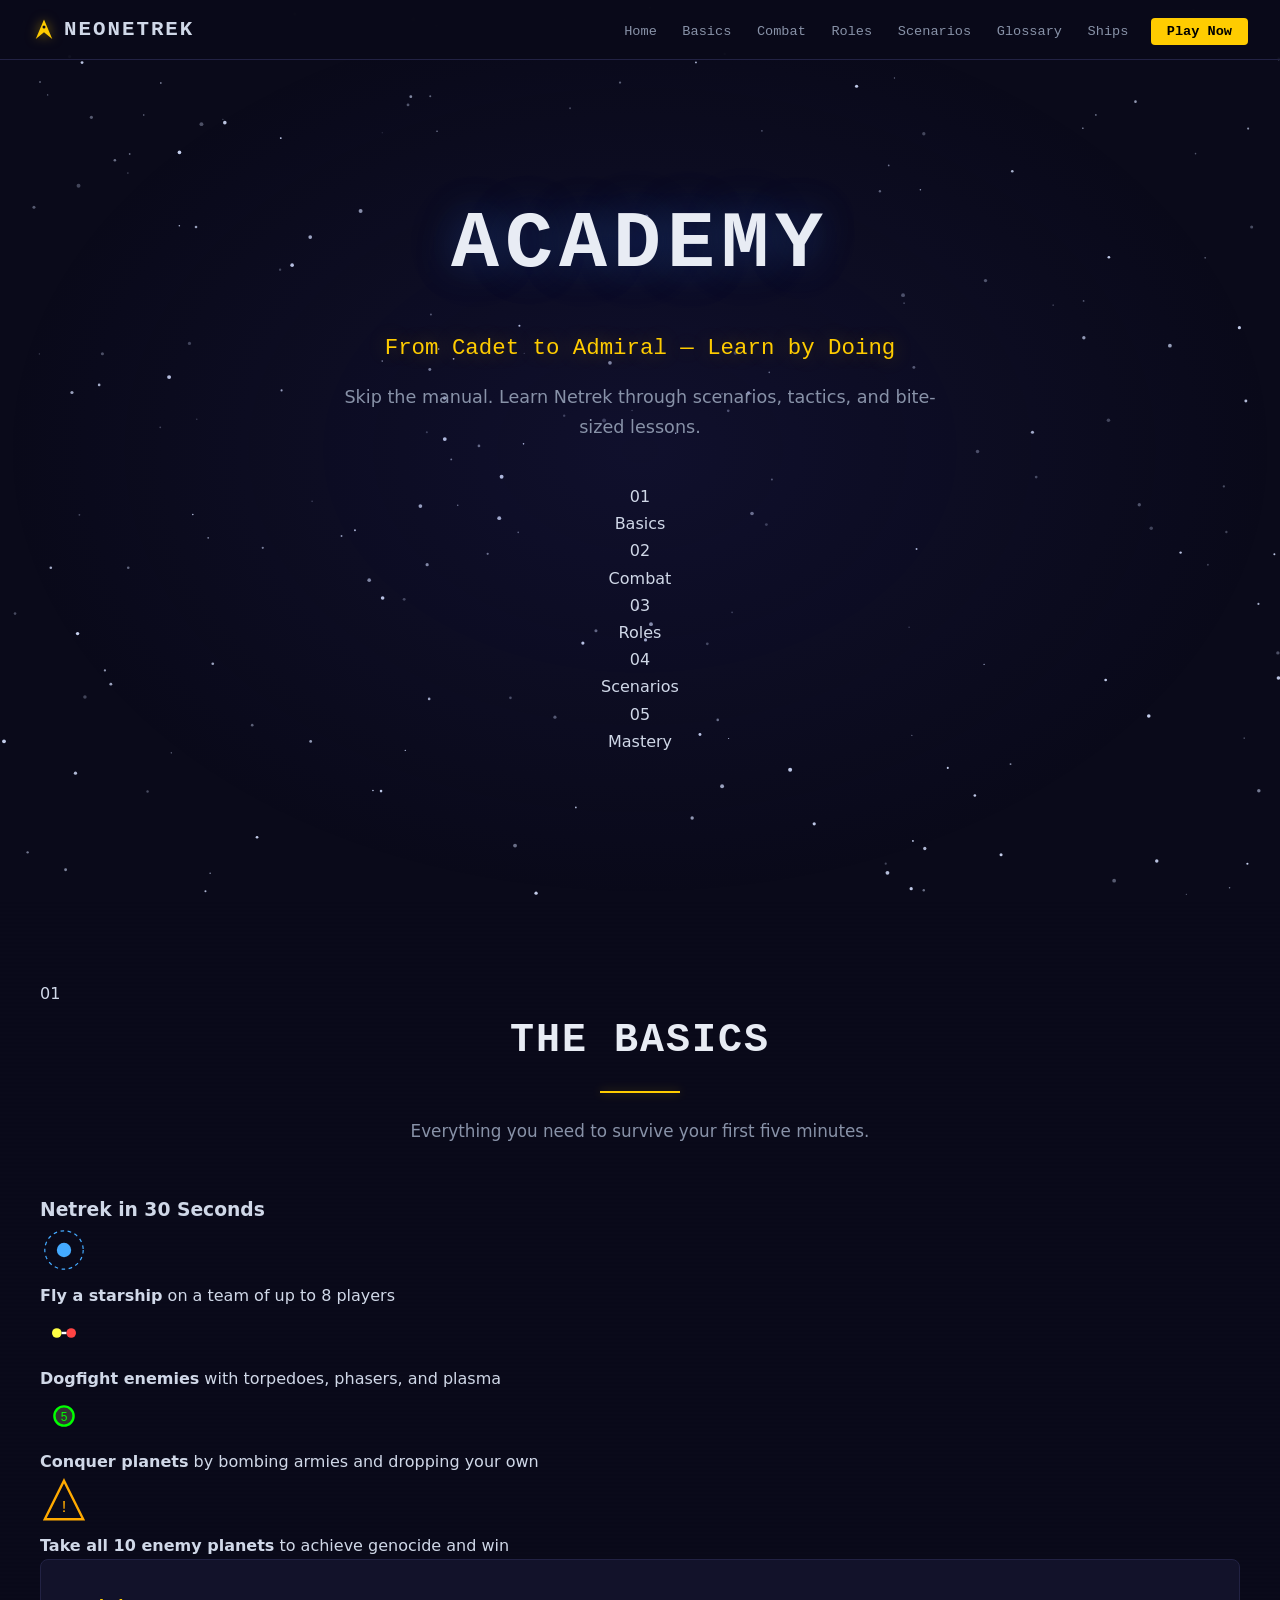
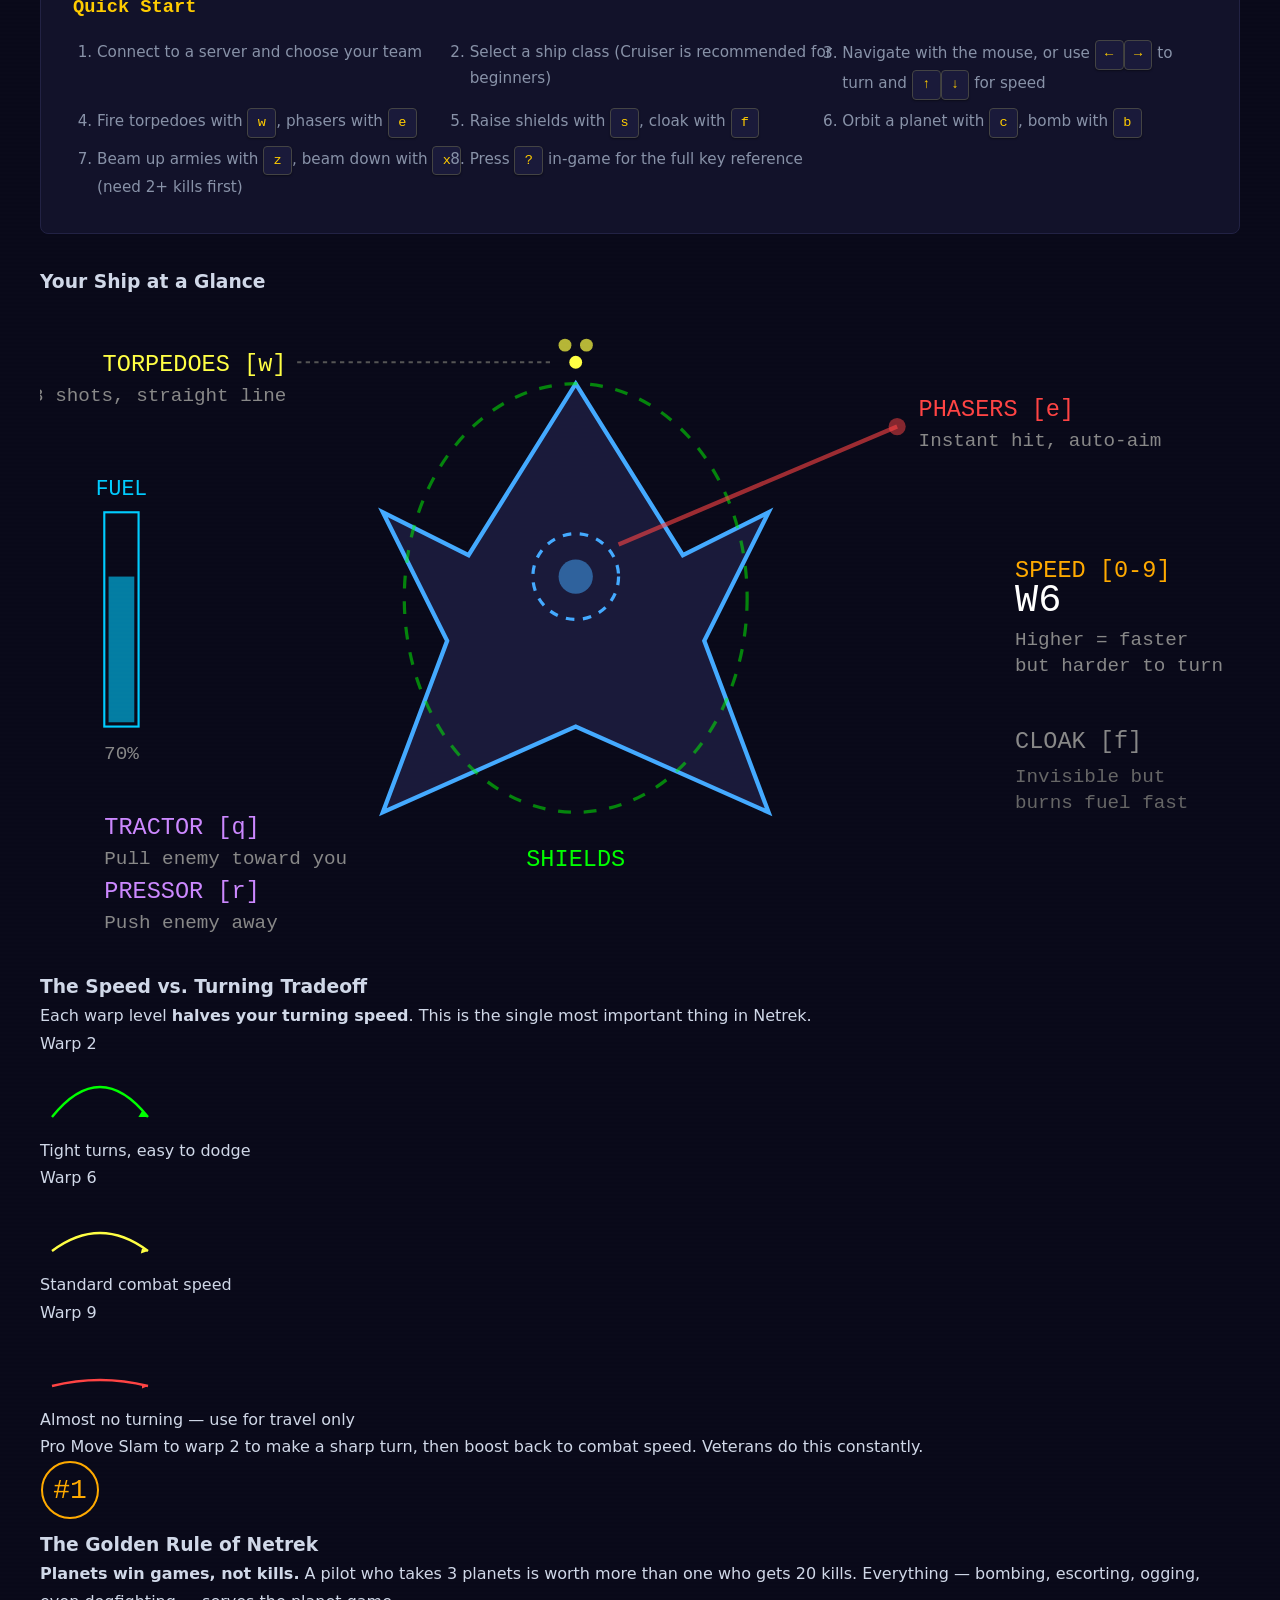
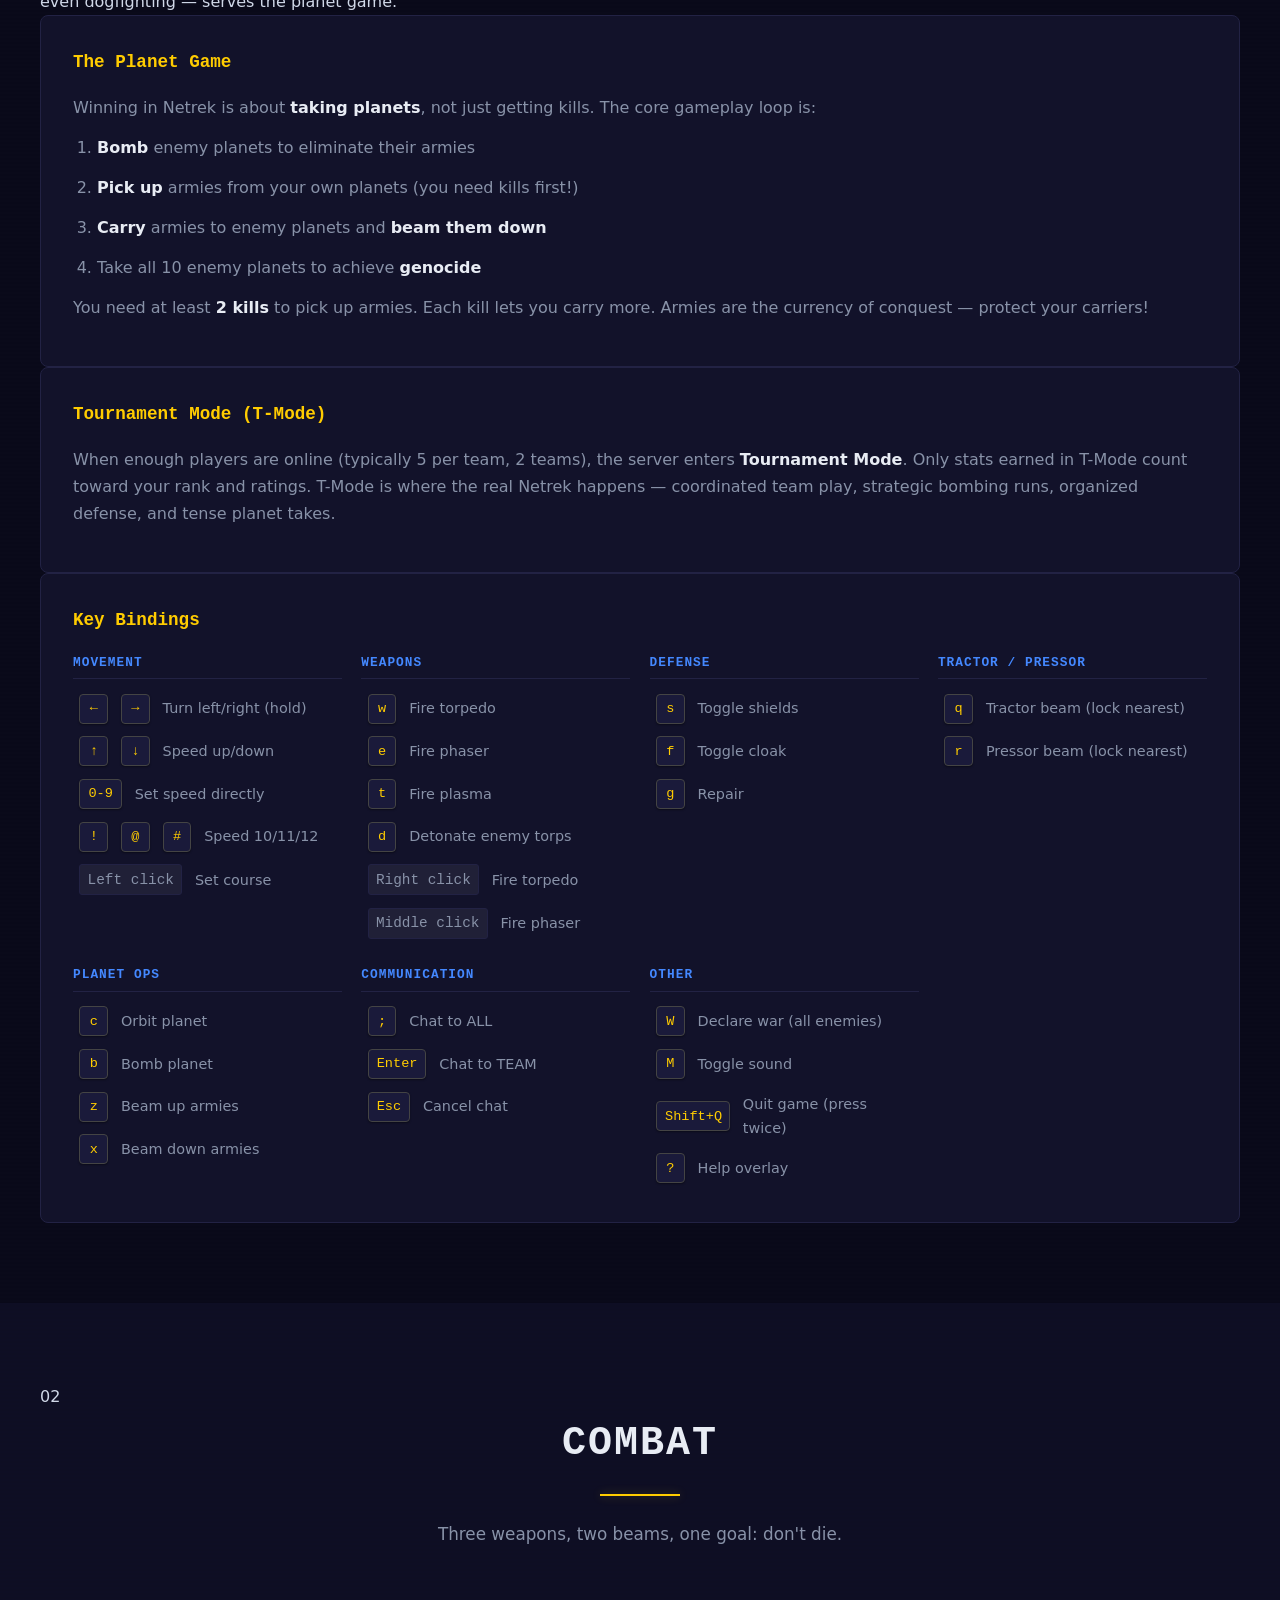
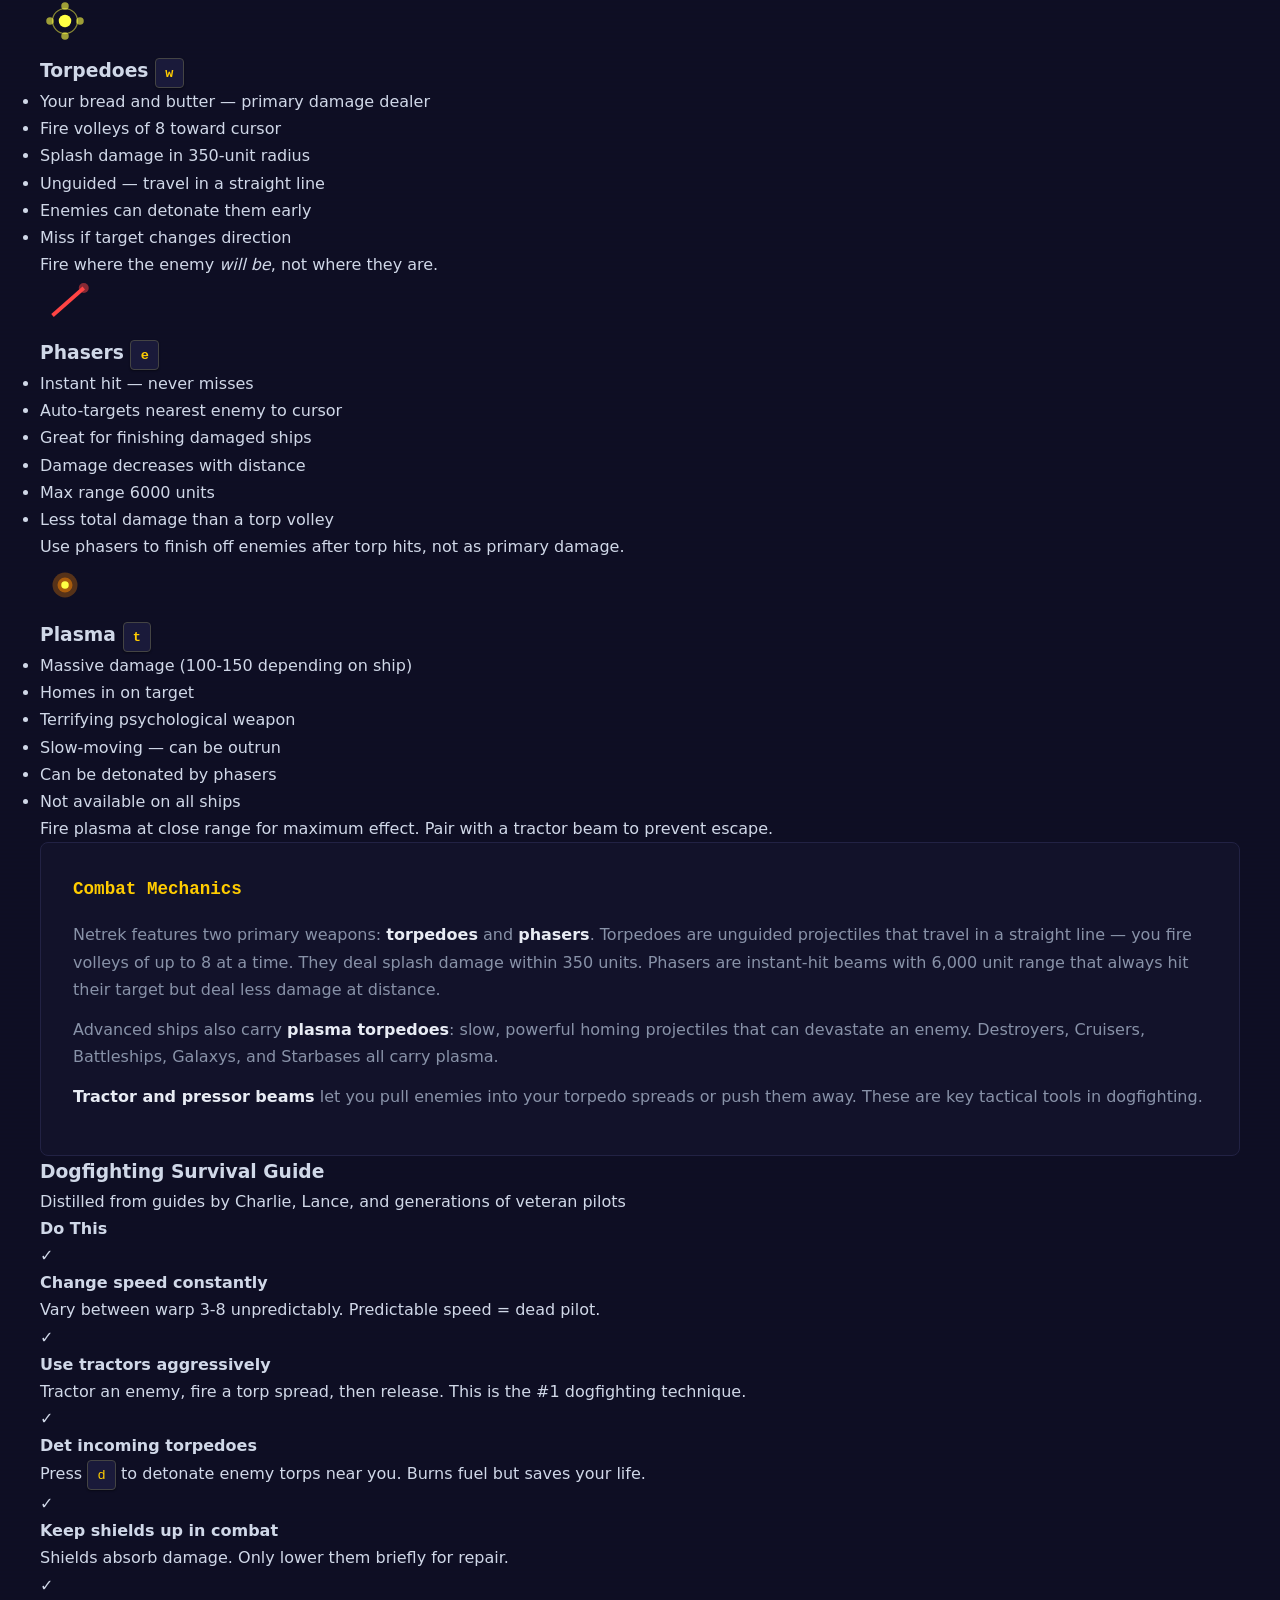
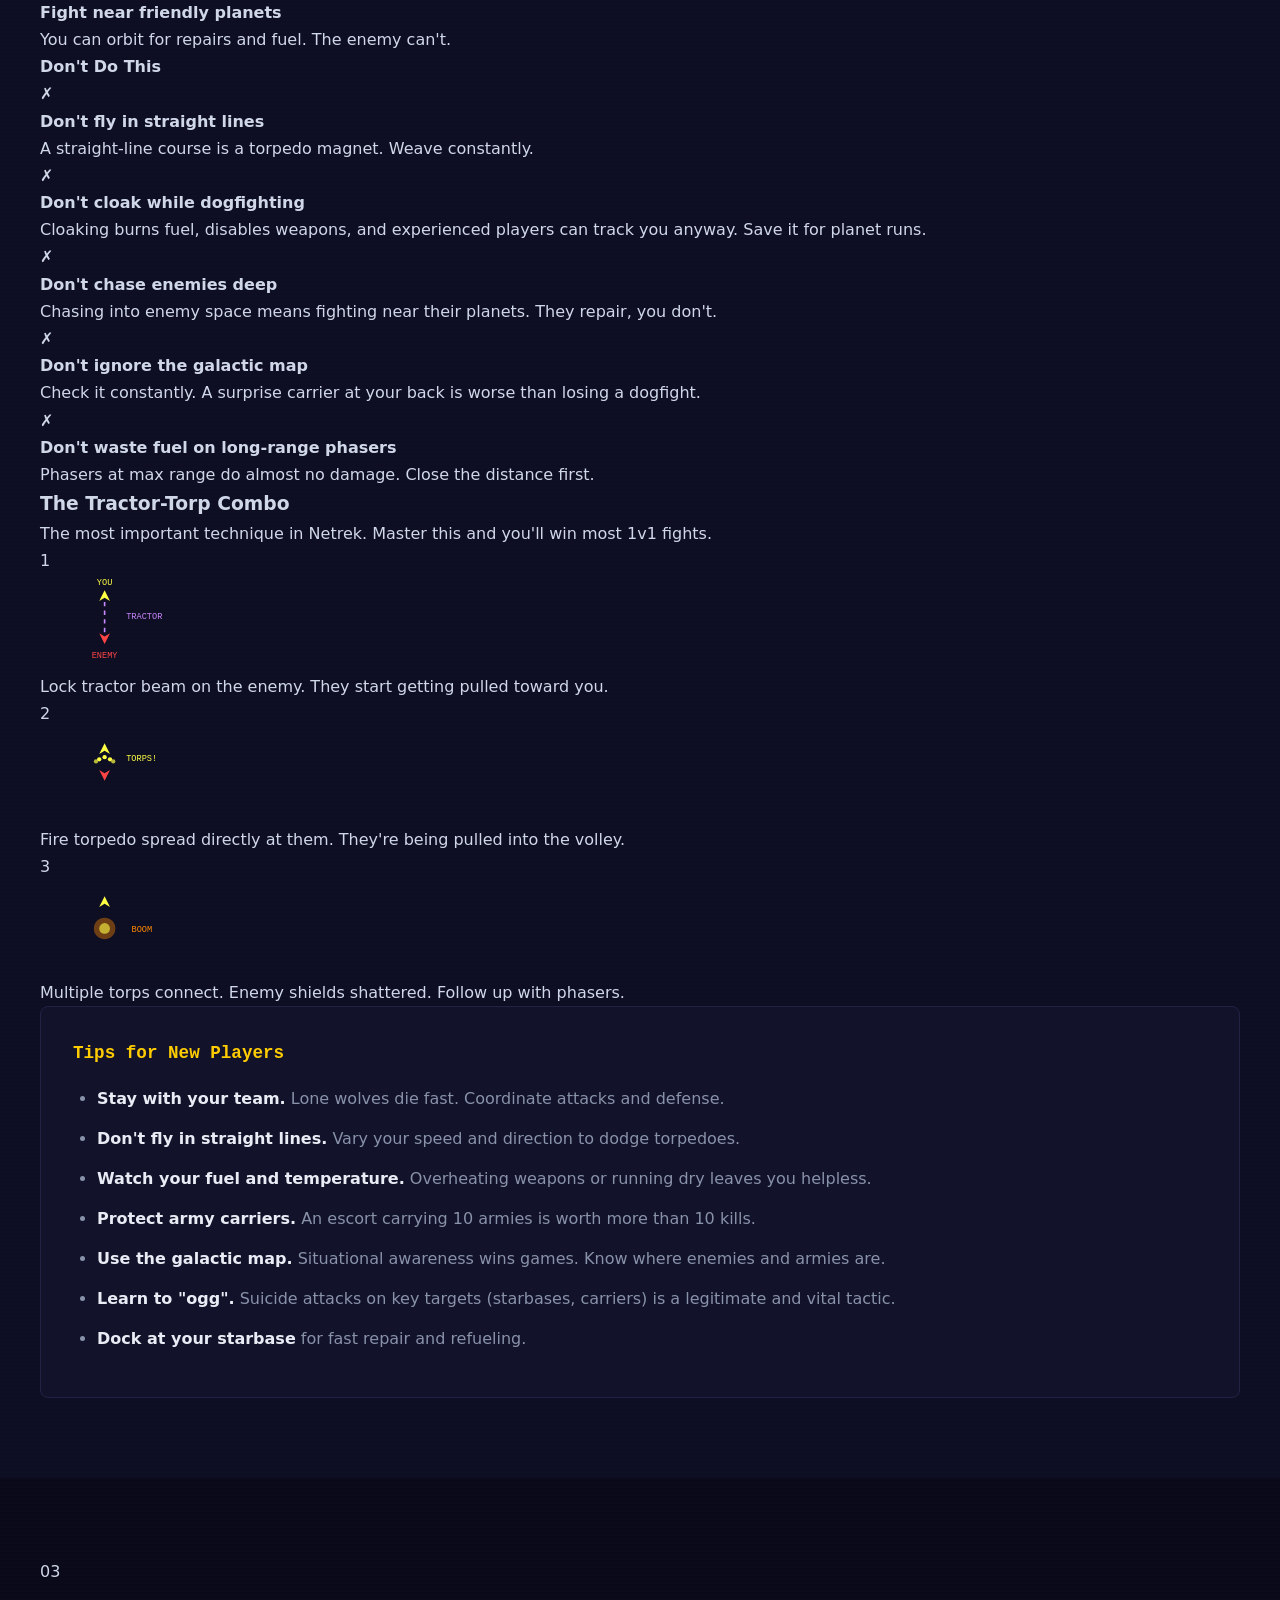
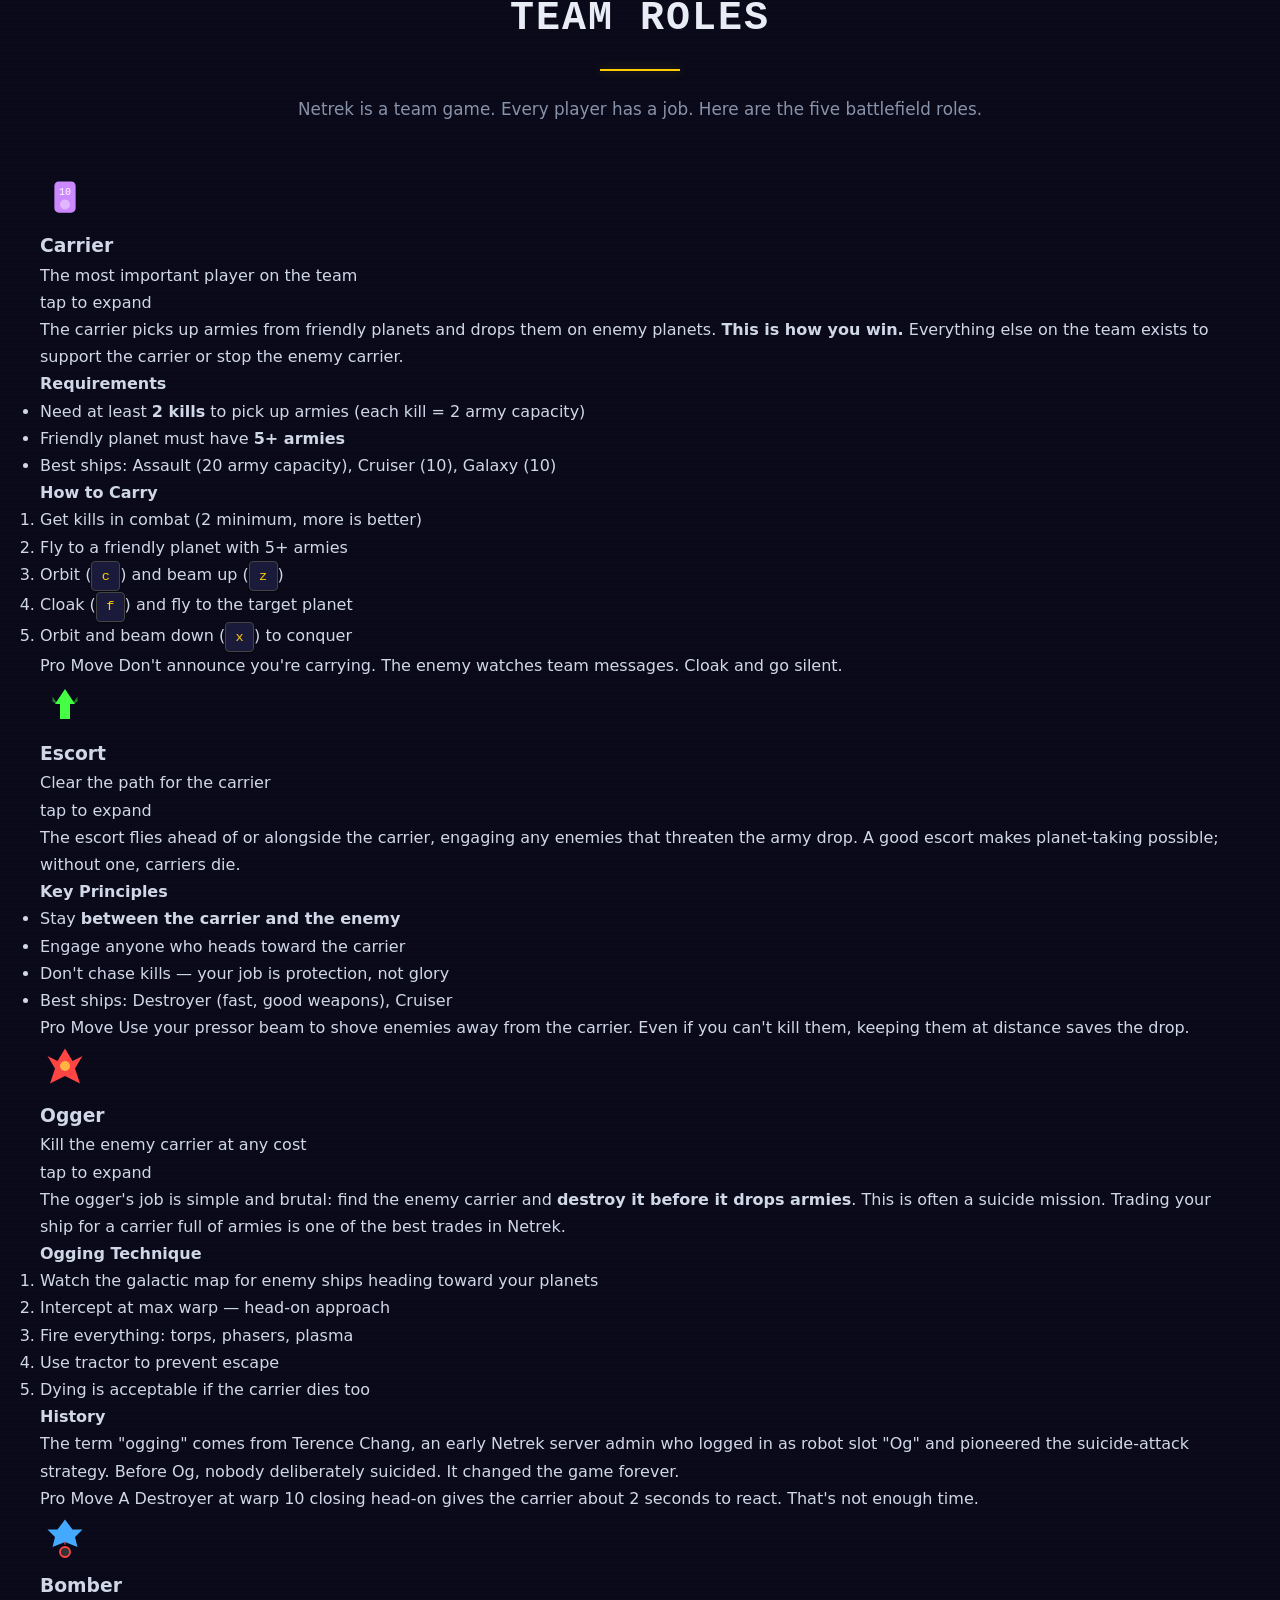
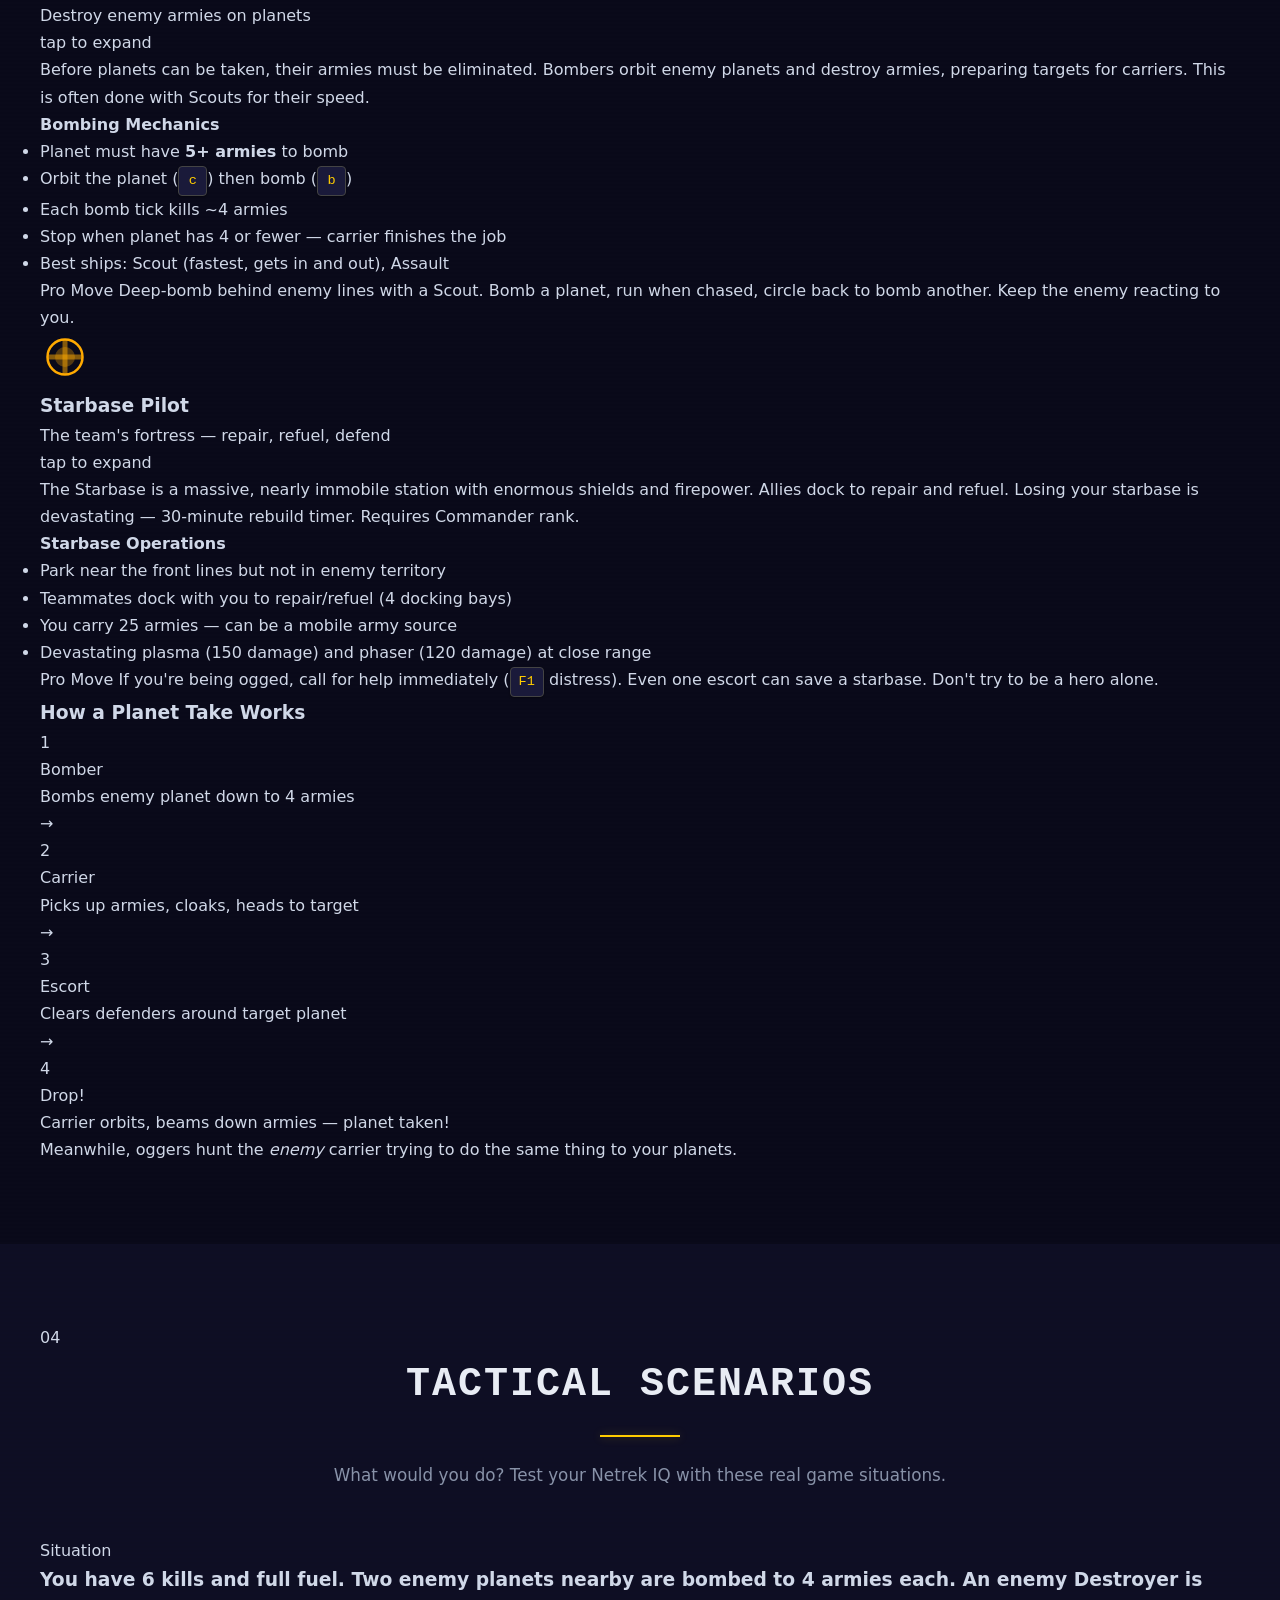
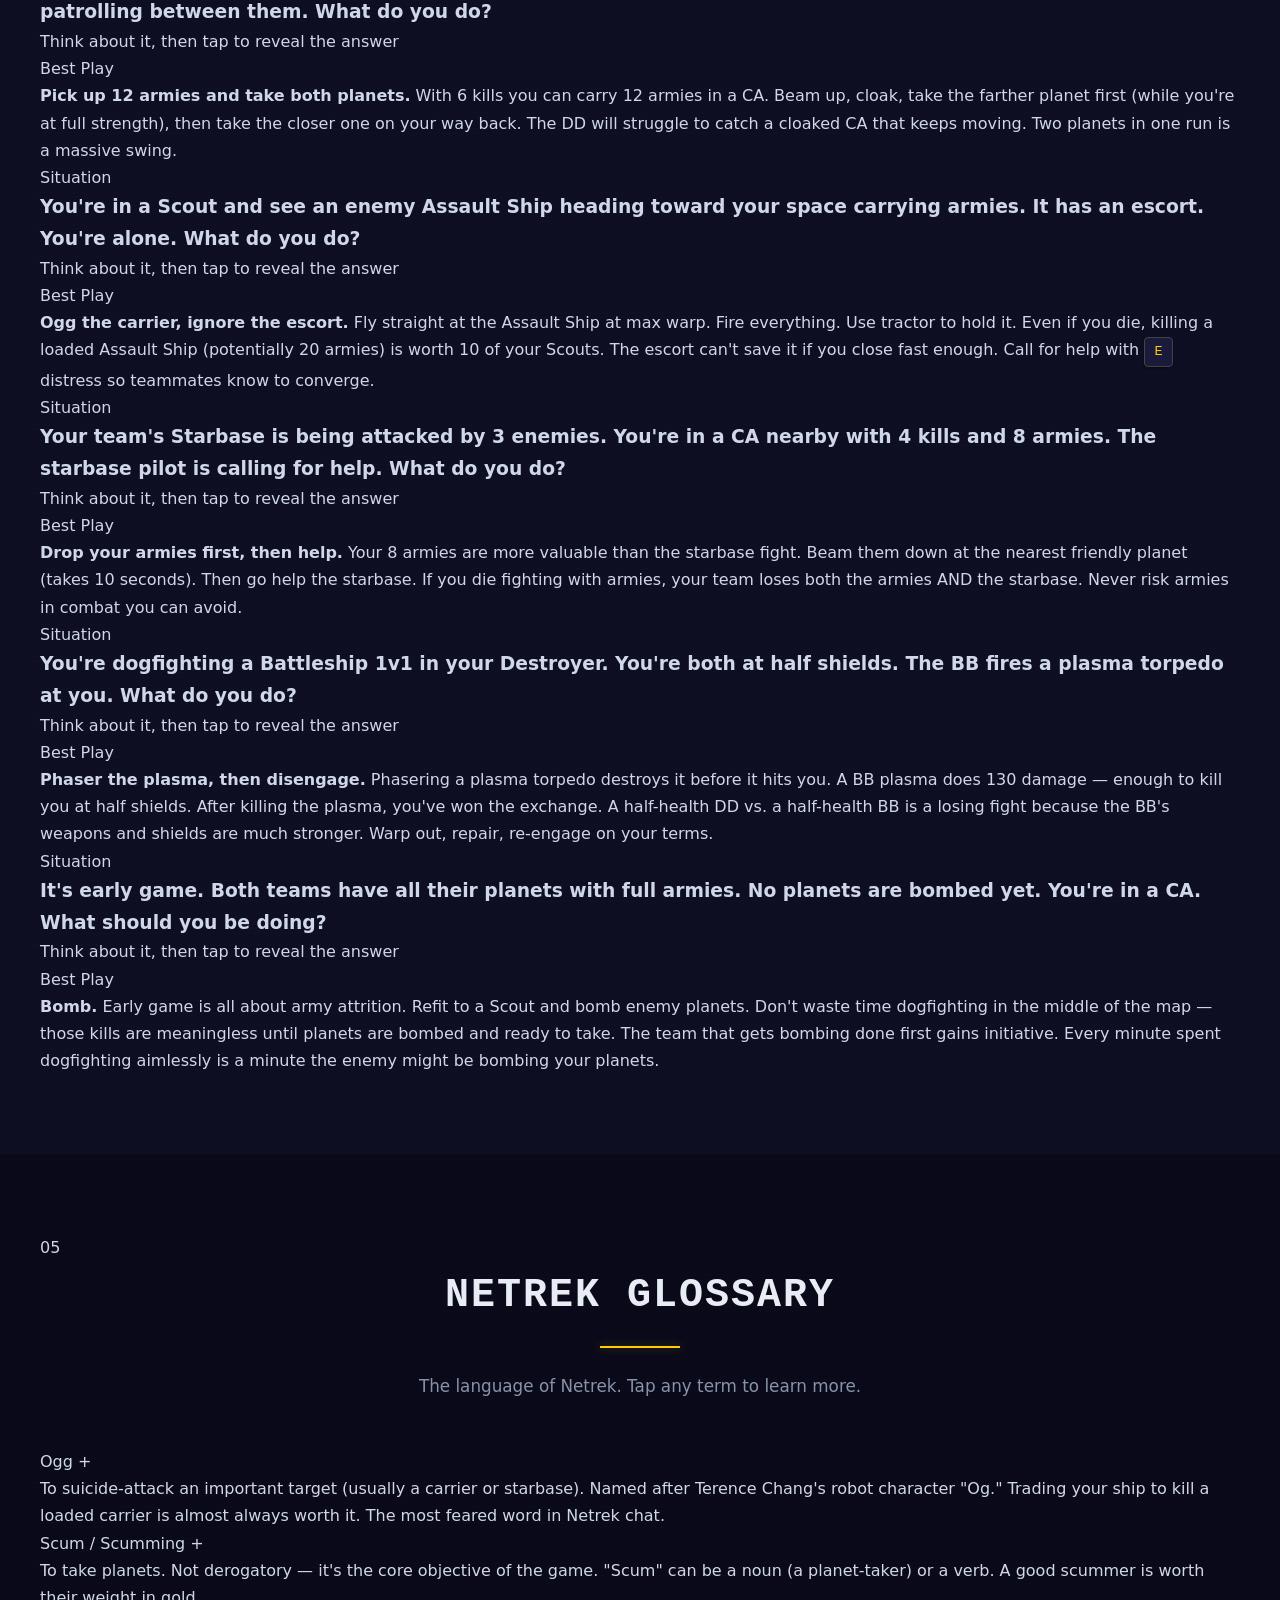
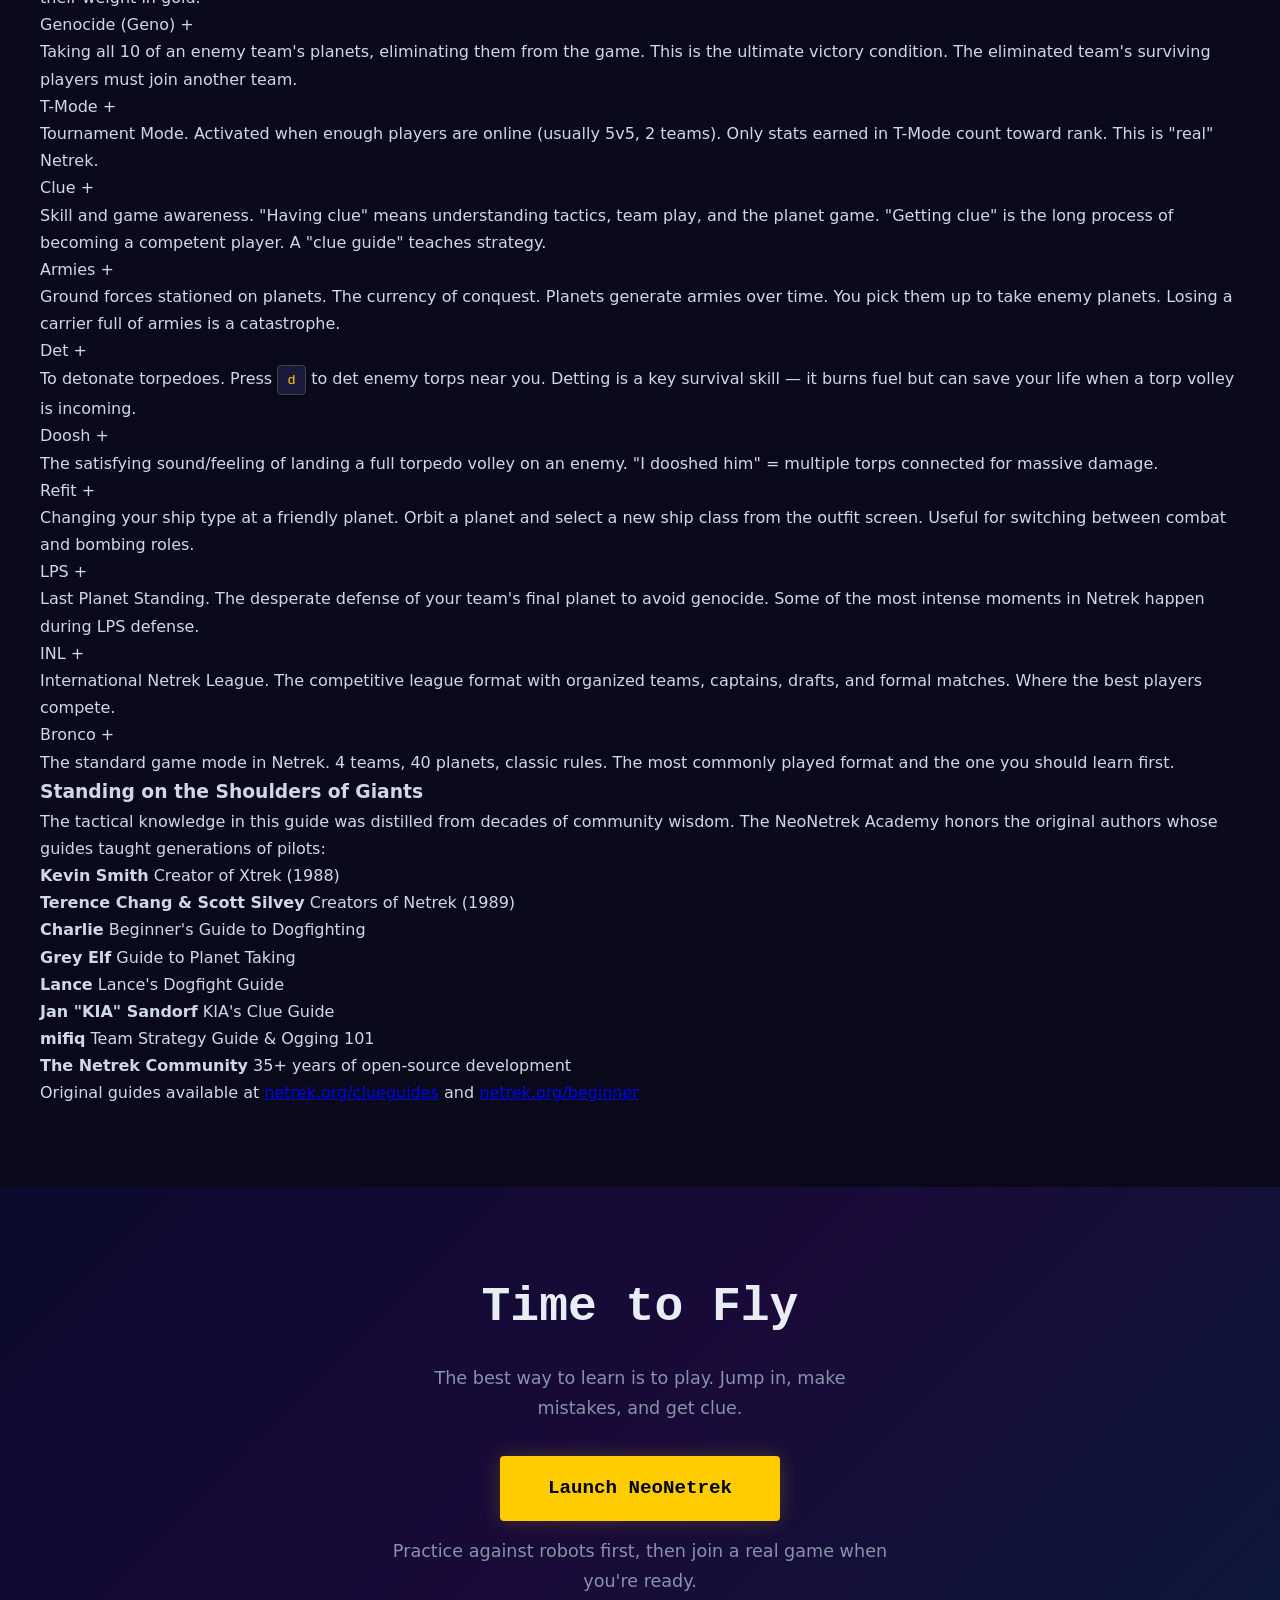
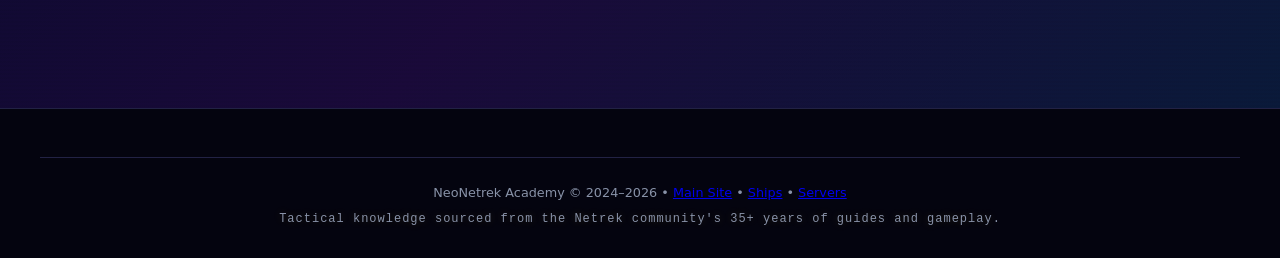
==== commit f873a92c: "Add Umami analytics to all pages Co-Authored-By: Claude Opus 4.6 <noreply@anthropic.com>" ====
--- a/academy.html
+++ b/academy.html
@@ -7,6 +7,7 @@
   <link rel="icon" type="image/svg+xml" href="favicon.svg">
   <link rel="stylesheet" href="css/style.css">
   <link rel="stylesheet" href="css/academy.css">
+  <script defer src="https://cloud.umami.is/script.js" data-website-id="e0d481f1-9120-42f4-aa07-5c133b0e5f1d"></script>
 </head>
 <body>
 
